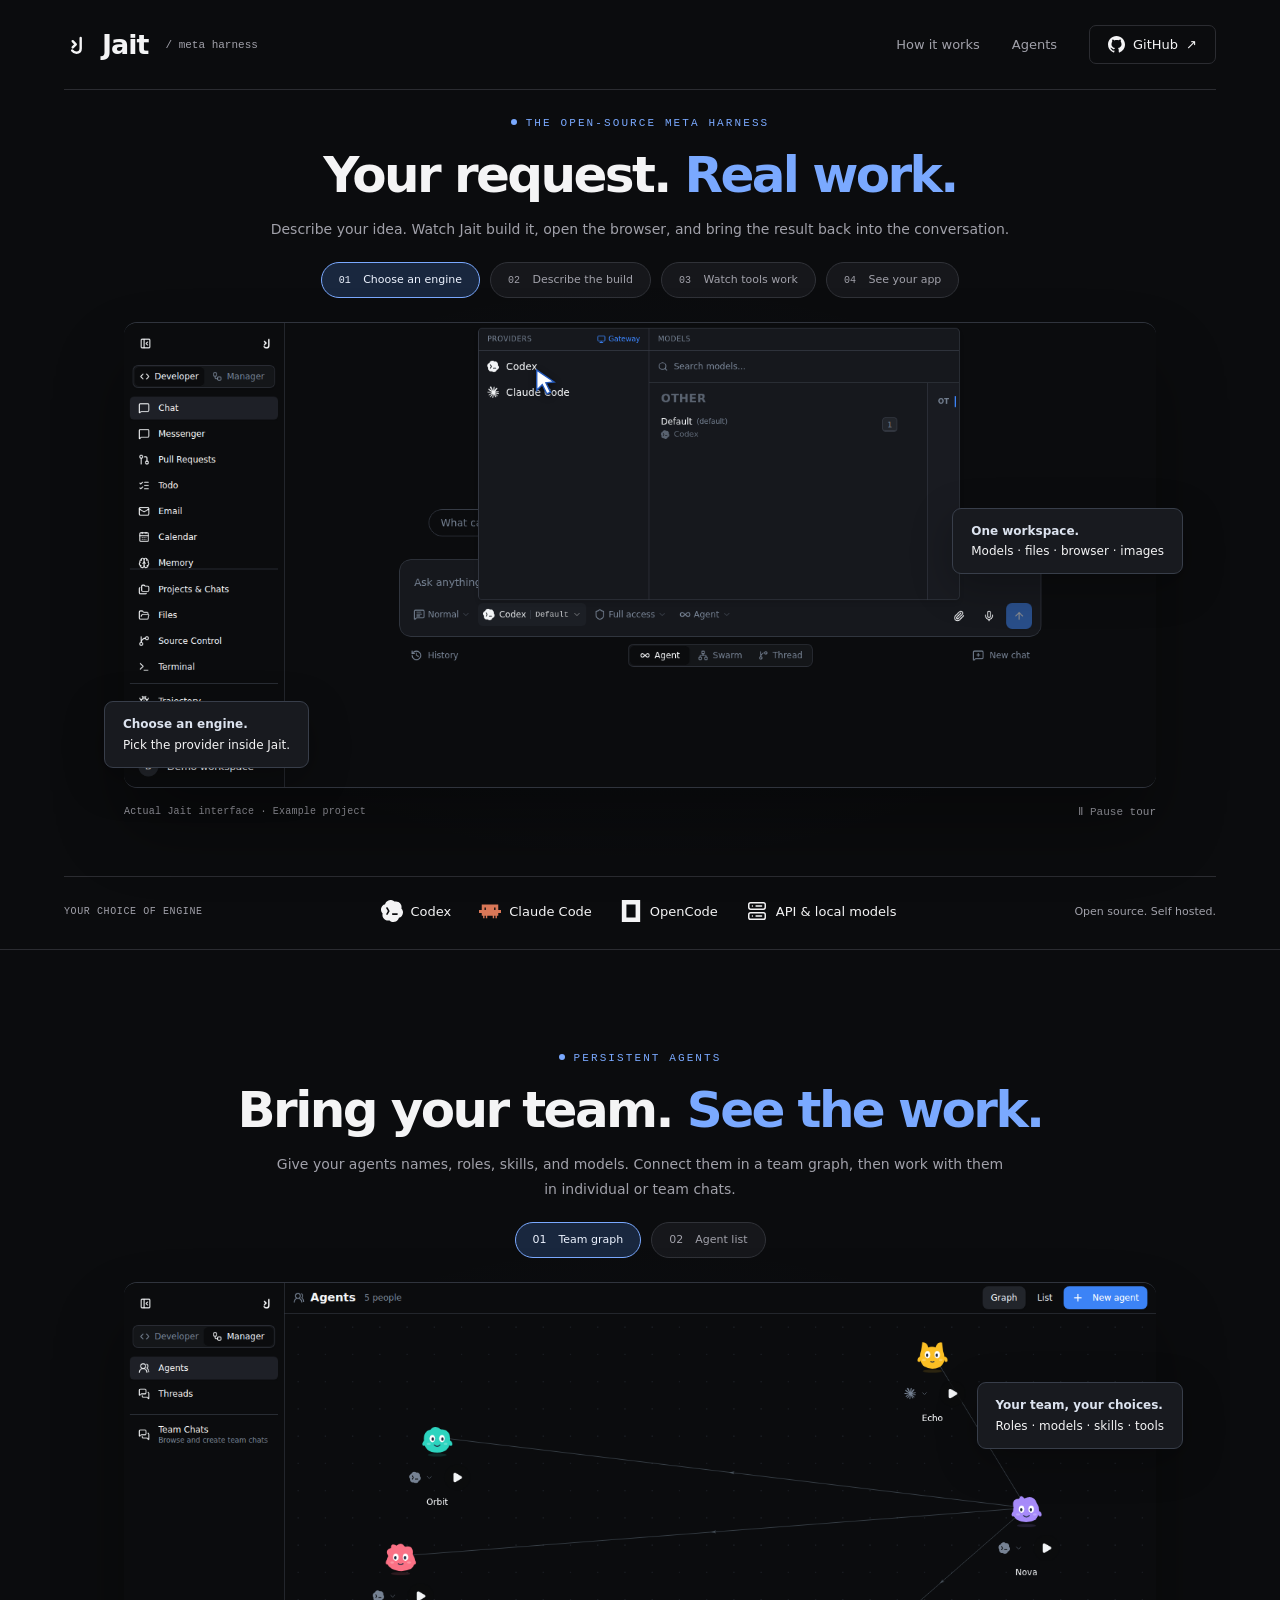
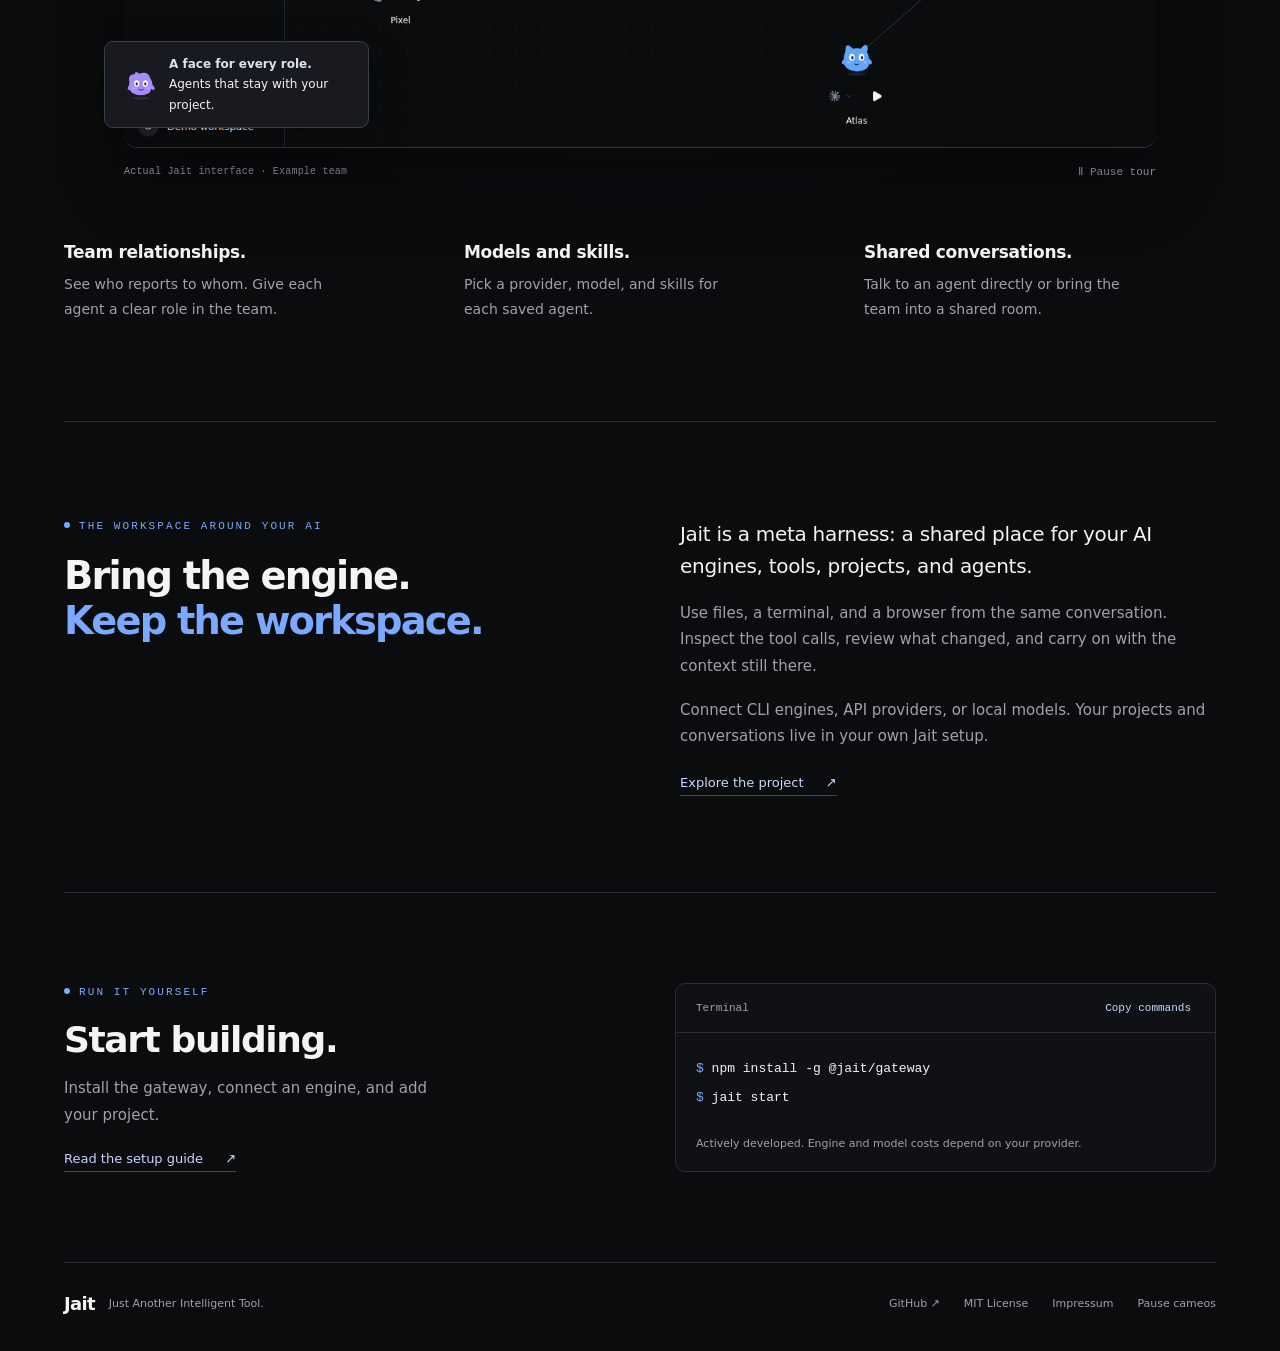
==== index.html @ a9600a30 "Add provider brand marks and GitHub header icon" ====
<!doctype html>
<html lang="en">
<head>
  <meta charset="utf-8">
  <meta name="viewport" content="width=device-width, initial-scale=1">
  <meta name="color-scheme" content="dark">
  <title>Jait — Your models. Your tools. Your workspace.</title>
  <meta name="description" content="An open-source, self-hosted meta harness for AI engines. Build with real tools, inspect the results, and work with persistent agents in one workspace.">
  <link rel="canonical" href="https://jait.dev/">
  <link rel="icon" href="/icon.svg" type="image/svg+xml">
  <link rel="apple-touch-icon" href="/apple-touch-icon.png">
  <meta name="robots" content="index, follow, max-image-preview:large">
  <meta property="og:site_name" content="Jait">
  <meta property="og:type" content="website">
  <meta property="og:url" content="https://jait.dev/">
  <meta property="og:title" content="Jait — Your models. Your tools. Your workspace.">
  <meta property="og:description" content="Bring your AI engines, build with real tools, and work with a team of persistent agents. Open source. Self hosted.">
  <meta property="og:image" content="https://jait.dev/assets/jait-social.png?v=20261016-icons">
  <meta property="og:image:width" content="1200">
  <meta property="og:image:height" content="630">
  <meta property="og:image:alt" content="Jait's workspace with an interactive walkthrough of building and previewing a web page">
  <meta name="twitter:card" content="summary_large_image">
  <meta name="twitter:title" content="Jait — Your models. Your tools. Your workspace.">
  <meta name="twitter:description" content="An open-source, self-hosted meta harness. AI engines, real tools, and persistent agents in one workspace.">
  <meta name="twitter:image" content="https://jait.dev/assets/jait-social.png?v=20261016-icons">
  <link rel="stylesheet" href="/assets/site.css?v=20261016-icons">
  <link rel="preload" href="/assets/walkthrough/desktop-01-engine.webp" as="image" media="(min-width: 641px)">
  <link rel="preload" href="/assets/walkthrough/mobile-01-engine.webp" as="image" media="(max-width: 640px)">
  <script type="application/ld+json">{"@context":"https://schema.org","@type":"SoftwareApplication","name":"Jait","alternateName":"Just Another Intelligent Tool","url":"https://jait.dev/","applicationCategory":"DeveloperApplication","operatingSystem":"Linux, macOS, Windows","description":"An open-source, self-hosted meta harness for AI engines, tools, and persistent agents.","codeRepository":"https://github.com/Widev-e-U/Jait","license":"https://github.com/Widev-e-U/Jait/blob/main/LICENSE","offers":{"@type":"Offer","price":"0","priceCurrency":"USD"}}</script>
  <script src="/assets/site.js" defer></script>
  <script src="/assets/agent-cameos.js?v=20261016-icons" defer></script>
</head>
<body>
  <a class="skip-link" href="#main">Skip to content</a>
  <header class="site-header">
    <nav class="nav content" aria-label="Main navigation">
      <a class="brand" href="/" aria-label="Jait home"><svg viewBox="0 0 1024 1024" aria-hidden="true"><path d="M318 372 430 486 318 600M610 258V642C610 734 549 796 455 796 393 796 338 766 299 715" fill="none" stroke="currentColor" stroke-width="88" stroke-linecap="round" stroke-linejoin="round"/></svg><span>Jait</span><span class="brand-note">/ meta harness</span></a>
      <div class="nav-links"><a href="#how">How it works</a><a href="#agents">Agents</a><a class="github-link" href="https://github.com/Widev-e-U/Jait"><svg class="github-icon" aria-hidden="true" focusable="false" fill="currentColor" xmlns="http://www.w3.org/2000/svg" width="16" height="16" viewBox="0 0 16 16"><path d="M6.766 11.328c-2.063-.25-3.516-1.734-3.516-3.656 0-.781.281-1.625.75-2.188-.203-.515-.172-1.609.063-2.062.625-.078 1.468.25 1.968.703.594-.187 1.219-.281 1.985-.281.765 0 1.39.094 1.953.265.484-.437 1.344-.765 1.969-.687.218.422.25 1.515.046 2.047.5.593.766 1.39.766 2.203 0 1.922-1.453 3.375-3.547 3.64.531.344.89 1.094.89 1.954v1.625c0 .468.391.734.86.547C13.781 14.359 16 11.53 16 8.03 16 3.61 12.406 0 7.984 0 3.563 0 0 3.61 0 8.031a7.88 7.88 0 0 0 5.172 7.422c.422.156.828-.125.828-.547v-1.25c-.219.094-.5.156-.75.156-1.031 0-1.64-.562-2.078-1.609-.172-.422-.36-.672-.719-.719-.187-.015-.25-.093-.25-.187 0-.188.313-.328.625-.328.453 0 .844.281 1.25.86.313.452.64.655 1.031.655s.641-.14 1-.5c.266-.265.47-.5.657-.656"/></svg><span>GitHub</span><span aria-hidden="true">↗</span></a></div>
    </nav>
  </header>
  <main id="main">
    <section class="hero" id="how" aria-labelledby="hero-title">
      <div class="section-intro">
        <p class="eyebrow">The open-source meta harness</p>
        <h1 id="hero-title"><span>Your request.</span> <span class="accent">Real work.</span></h1>
        <p class="description">Describe your idea. Watch Jait build it, open the browser, and bring the result back into the conversation.</p>
      </div>
      <div class="tour-controls">
        <div class="tabs" role="tablist" aria-label="Walkthrough steps">
          <button class="tab active" id="tour-step-0" role="tab" aria-selected="true" aria-controls="tour-panel" data-step="0"><span class="step-number">01</span> Choose an engine</button>
          <button class="tab" id="tour-step-1" role="tab" aria-selected="false" aria-controls="tour-panel" tabindex="-1" data-step="1"><span class="step-number">02</span> Describe the build</button>
          <button class="tab" id="tour-step-2" role="tab" aria-selected="false" aria-controls="tour-panel" tabindex="-1" data-step="2"><span class="step-number">03</span> Watch tools work</button>
          <button class="tab" id="tour-step-3" role="tab" aria-selected="false" aria-controls="tour-panel" tabindex="-1" data-step="3"><span class="step-number">04</span> See your app</button>
        </div>
      </div>
      <div class="demo tour-demo" id="tour-panel" role="tabpanel" aria-labelledby="tour-step-0">
        <div class="media-window">
          <button class="image-button" id="tour-expand" aria-label="Enlarge the Jait walkthrough image">
            <picture><source id="tour-mobile" media="(max-width: 640px)" srcset="/assets/walkthrough/mobile-01-engine.webp"><img id="tour-image" src="/assets/walkthrough/desktop-01-engine.webp" width="1440" height="650" alt="Jait's provider picker, with Codex and Claude Code available" fetchpriority="high"></picture>
          </button>
          <svg class="demo-pointer" viewBox="0 0 24 30" aria-hidden="true"><path d="M3 2V24L9 18L14 28L18 26L13 16L22 15Z" fill="white" stroke="#2358ba" stroke-width="1.5"/></svg>
        </div>
        <div class="annotations" aria-hidden="true">
          <div class="annotation annotation-left"><strong id="tour-caption-title">Choose an engine.</strong><span id="tour-caption">Pick the provider inside Jait.</span></div>
          <div class="annotation annotation-right"><strong id="tour-note-title">One workspace.</strong><span id="tour-note">Models · files · browser · images</span></div>
        </div>
        <div class="media-meta"><span>Actual Jait interface · Example project</span><button class="playback" id="tour-play" aria-label="Pause walkthrough">Ⅱ <span>Pause tour</span></button></div>
      </div>
      <div class="providers content"><span class="small-label">Your choice of engine</span><ul aria-label="Supported engine options"><li><svg data-provider-icon="Codex" viewBox="0 0 24 24" fill="currentColor" fill-rule="evenodd" aria-hidden="true" focusable="false"><path d="M8.086.457a6.105 6.105 0 013.046-.415c1.333.153 2.521.72 3.564 1.7a.117.117 0 00.107.029c1.408-.346 2.762-.224 4.061.366l.063.03.154.076c1.357.703 2.33 1.77 2.918 3.198.278.679.418 1.388.421 2.126a5.655 5.655 0 01-.18 1.631.167.167 0 00.04.155 5.982 5.982 0 011.578 2.891c.385 1.901-.01 3.615-1.183 5.14l-.182.22a6.063 6.063 0 01-2.934 1.851.162.162 0 00-.108.102c-.255.736-.511 1.364-.987 1.992-1.199 1.582-2.962 2.462-4.948 2.451-1.583-.008-2.986-.587-4.21-1.736a.145.145 0 00-.14-.032c-.518.167-1.04.191-1.604.185a5.924 5.924 0 01-2.595-.622 6.058 6.058 0 01-2.146-1.781c-.203-.269-.404-.522-.551-.821a7.74 7.74 0 01-.495-1.283 6.11 6.11 0 01-.017-3.064.166.166 0 00.008-.074.115.115 0 00-.037-.064 5.958 5.958 0 01-1.38-2.202 5.196 5.196 0 01-.333-1.589 6.915 6.915 0 01.188-2.132c.45-1.484 1.309-2.648 2.577-3.493.282-.188.55-.334.802-.438.286-.12.573-.22.861-.304a.129.129 0 00.087-.087A6.016 6.016 0 015.635 2.31C6.315 1.464 7.132.846 8.086.457zm-.804 7.85a.848.848 0 00-1.473.842l1.694 2.965-1.688 2.848a.849.849 0 001.46.864l1.94-3.272a.849.849 0 00.007-.854l-1.94-3.393zm5.446 6.24a.849.849 0 000 1.695h4.848a.849.849 0 000-1.696h-4.848z"/></svg><span>Codex</span></li><li><svg data-provider-icon="ClaudeCode" viewBox="0 0 24 24" fill="currentColor" fill-rule="evenodd" aria-hidden="true" focusable="false" style="color:#d97757"><path d="M20.998 10.949H24v3.102h-3v3.028h-1.487V20H18v-2.921h-1.487V20H15v-2.921H9V20H7.488v-2.921H6V20H4.487v-2.921H3V14.05H0V10.95h3V5h17.998v5.949zM6 10.949h1.488V8.102H6v2.847zm10.51 0H18V8.102h-1.49v2.847z"/></svg><span>Claude Code</span></li><li><svg data-provider-icon="OpenCode" viewBox="0 0 24 24" fill="currentColor" fill-rule="evenodd" aria-hidden="true" focusable="false"><path d="M22 24H2V0h20zM17 4.8H7v14.4h10z"/></svg><span>OpenCode</span></li><li><svg viewBox="0 0 24 24" fill="none" stroke="currentColor" stroke-width="1.6" stroke-linecap="round" stroke-linejoin="round" aria-hidden="true" focusable="false"><rect x="3" y="3" width="18" height="7" rx="2"/><rect x="3" y="14" width="18" height="7" rx="2"/><path d="M7 6.5h.01M7 17.5h.01M11 6.5h6M11 17.5h6"/></svg><span>API &amp; local models</span></li></ul><span class="provider-footnote">Open source. Self hosted.</span></div>
    </section>
    <section class="agents-section" id="agents" aria-labelledby="agents-title">
      <div class="section-intro">
        <p class="eyebrow">Persistent agents</p>
        <h2 id="agents-title"><span>Bring your team.</span> <span class="accent">See the work.</span></h2>
        <p class="description">Give your agents names, roles, skills, and models. Connect them in a team graph, then work with them in individual or team chats.</p>
      </div>
      <div class="tabs agent-tabs" role="tablist" aria-label="Agent views">
        <button class="tab active" id="agents-graph" role="tab" aria-selected="true" aria-controls="agents-panel" data-agent-view="graph">01 <span>Team graph</span></button>
        <button class="tab" id="agents-list" role="tab" aria-selected="false" aria-controls="agents-panel" tabindex="-1" data-agent-view="list">02 <span>Agent list</span></button>
      </div>
      <div class="demo agent-demo" id="agents-panel" role="tabpanel" aria-labelledby="agents-graph">
        <div class="media-window">
          <button class="image-button" id="agents-expand" aria-label="Enlarge the Jait agent graph">
            <picture><source id="agents-mobile" media="(max-width: 640px)" srcset="/assets/agents/mobile-graph.webp"><img id="agents-image" src="/assets/agents/wide-graph.webp" width="1440" height="650" alt="Jait's agent graph with five agents and their team relationships" loading="lazy"></picture>
          </button>
        </div>
        <div class="annotations" aria-hidden="true">
          <div class="annotation annotation-left"><span class="agent-avatar" id="agent-avatar"><svg viewBox="0 0 100 100" class="creature" aria-hidden="true"><ellipse cx="50" cy="87" rx="24" ry="4" fill="#a78bfa" opacity=".14"/><g class="agent-creature-body"><path d="M18 42 Q12 20 32 20 Q35 8 45 19 Q68 9 76 31 Q89 51 73 72 Q49 85 26 72 Q13 63 18 42Z" fill="#a78bfa"/><path d="M25 57 Q18 51 17 60 M75 57 Q83 51 84 60" fill="none" stroke="#a78bfa" stroke-width="8" stroke-linecap="round"/><ellipse cx="29" cy="59" rx="5" ry="3" fill="#fff" opacity=".25"/><ellipse cx="71" cy="59" rx="5" ry="3" fill="#fff" opacity=".25"/><g class="agent-creature-eyes"><ellipse cx="38" cy="46" rx="7" ry="9" fill="#fff"/><ellipse cx="62" cy="46" rx="7" ry="9" fill="#fff"/><ellipse cx="38" cy="47" rx="3" ry="4.5" fill="#243047"/><ellipse cx="62" cy="47" rx="3" ry="4.5" fill="#243047"/></g><path d="M43 62 Q50 69 57 62" fill="none" stroke="#243047" stroke-width="2.5" stroke-linecap="round"/></g></svg></span><div><strong>A face for every role.</strong><span>Agents that stay with your project.</span></div></div>
          <div class="annotation annotation-right"><strong>Your team, your choices.</strong><span>Roles · models · skills · tools</span></div>
        </div>
        <div class="media-meta"><span>Actual Jait interface · Example team</span><button class="playback" id="agents-play" aria-label="Pause agent tour">Ⅱ <span>Pause tour</span></button></div>
      </div>
      <div class="agent-details content"><div><h3>Team relationships.</h3><p>See who reports to whom. Give each agent a clear role in the team.</p></div><div><h3>Models and skills.</h3><p>Pick a provider, model, and skills for each saved agent.</p></div><div><h3>Shared conversations.</h3><p>Talk to an agent directly or bring the team into a shared room.</p></div></div>
    </section>
    <section class="workspace-section content" aria-labelledby="workspace-title">
      <div class="workspace-heading"><p class="eyebrow">The workspace around your AI</p><h2 id="workspace-title">Bring the engine.<br><span class="accent">Keep the workspace.</span></h2></div>
      <div class="workspace-copy"><p class="lead">Jait is a meta harness: a shared place for your AI engines, tools, projects, and agents.</p><p>Use files, a terminal, and a browser from the same conversation. Inspect the tool calls, review what changed, and carry on with the context still there.</p><p>Connect CLI engines, API providers, or local models. Your projects and conversations live in your own Jait setup.</p><a class="text-link" href="https://github.com/Widev-e-U/Jait#readme">Explore the project <span aria-hidden="true">↗</span></a></div>
    </section>
    <section class="start-section content" id="get-started" aria-labelledby="start-title">
      <div><p class="eyebrow">Run it yourself</p><h2 id="start-title">Start building.</h2><p class="description">Install the gateway, connect an engine, and add your project.</p><a class="text-link" href="https://github.com/Widev-e-U/Jait#readme">Read the setup guide <span aria-hidden="true">↗</span></a></div>
      <div class="install"><div class="install-header"><span>Terminal</span><button id="copy-install" type="button">Copy commands</button></div><pre><code><span class="prompt" aria-hidden="true">$ </span>npm install -g @jait/gateway
<span class="prompt" aria-hidden="true">$ </span>jait start</code></pre><p>Actively developed. Engine and model costs depend on your provider.</p><span class="sr-only" id="copy-status" role="status"></span></div>
    </section>
  </main>
  <footer class="footer content"><div><a class="footer-brand" href="/">Jait</a><span>Just Another Intelligent Tool.</span></div><div class="footer-links"><a href="https://github.com/Widev-e-U/Jait">GitHub ↗</a><a href="https://github.com/Widev-e-U/Jait/blob/main/LICENSE">MIT License</a><a href="https://widev.at">Impressum</a></div></footer>
  <dialog class="image-dialog" id="image-dialog" aria-label="Enlarged Jait interface"><div class="dialog-toolbar"><span id="dialog-title">Jait workspace</span><button id="dialog-close" aria-label="Close enlarged image">Close <span aria-hidden="true">×</span></button></div><div class="dialog-image-wrap"><img id="dialog-image" alt=""></div><p>Scroll to inspect · Escape to close</p></dialog>
</body>
</html>
---- assets/site.css ----
:root{color-scheme:dark;--bg:#0b0c0e;--fg:#f4f4f5;--muted:#a1a1aa;--accent:#7aa9ff;--line:#2b2c31;--panel:#181a1f;font-family:Inter,ui-sans-serif,system-ui,-apple-system,BlinkMacSystemFont,"Segoe UI",sans-serif;font-synthesis:none;-webkit-font-smoothing:antialiased}
*{box-sizing:border-box}html{scroll-behavior:smooth;scroll-padding-top:28px}body{margin:0;background:var(--bg);color:var(--fg)}button,a{-webkit-tap-highlight-color:transparent}button{font:inherit;color:inherit}button,a{touch-action:manipulation}a{color:inherit;text-decoration:none}button{cursor:pointer}button:disabled{cursor:default}p{line-height:1.75;text-wrap:pretty}h1,h2,h3,p{margin:0}h1,h2,h3{text-wrap:balance}button:focus-visible,a:focus-visible{outline:2px solid var(--accent);outline-offset:5px}.content{width:calc(100% - 128px);max-width:1152px;margin-inline:auto}.accent{color:var(--accent)}.skip-link{position:fixed;top:8px;left:8px;z-index:20;transform:translateY(-200%);padding:12px;background:var(--fg);color:var(--bg);border-radius:6px}.skip-link:focus{transform:none}.sr-only{position:absolute;width:1px;height:1px;padding:0;margin:-1px;overflow:hidden;clip:rect(0,0,0,0);white-space:nowrap;border:0}
.nav{height:90px;display:flex;align-items:center;justify-content:space-between;border-bottom:1px solid var(--line);gap:24px}.brand{display:flex;align-items:center;gap:10px;font-size:27px;font-weight:650;letter-spacing:-1px;flex-shrink:0}.brand svg{width:28px;height:28px}.brand-note{font:11px ui-monospace,monospace;letter-spacing:0;color:var(--muted);margin-left:7px}.nav-links{display:flex;align-items:center;gap:32px;font-size:13px;color:var(--muted)}.nav-links a:hover,.footer a:hover,.text-link:hover{color:var(--accent)}.github-link{border:1px solid var(--line);padding:10px 18px;border-radius:7px;color:var(--fg)}
.hero{padding-top:25px}.section-intro{text-align:center;padding-inline:24px;margin-inline:auto;max-width:1140px}.eyebrow{font:11px/1.5 ui-monospace,monospace;letter-spacing:2.1px;color:var(--accent);text-transform:uppercase}.eyebrow:before{content:"";width:6px;height:6px;background:currentColor;display:inline-block;margin:0 9px 1px 0;border-radius:50%}h1,.agents-section h2{font-size:50px;letter-spacing:-2.6px;line-height:1.12;font-weight:600;margin:15px 0 14px}h1>span,.agents-section h2>span{display:inline-block;white-space:nowrap}.description{font-size:14px;line-height:1.8;color:var(--muted);max-width:800px;margin-inline:auto}.tabs{display:flex;gap:10px;justify-content:center;flex-wrap:wrap;margin:20px auto 0;padding:0 20px}.tab{border:1px solid #344056;background:#172034;color:#a4b1cb;padding:9px 17px;border-radius:25px;font-size:11px;line-height:1.4;min-height:36px;transition:background .2s,border-color .2s,color .2s}.tab .step-number{font-family:ui-monospace,monospace;margin-right:9px;font-size:10px}.tab.active{border-color:var(--accent);color:#ecf1ff;background:#263455}.tab:hover{border-color:var(--accent)}.agent-tabs .tab{display:flex;gap:12px;align-items:center;justify-content:center}
.demo{width:calc(100% - 128px);max-width:1032px;position:relative;margin:24px auto 0;perspective:1400px}.demo:before{content:"";position:absolute;inset:-60px 0;background:radial-gradient(ellipse,#5177d51c,transparent 68%);pointer-events:none;z-index:-1}.media-window{position:relative;aspect-ratio:1440/650;overflow:hidden;border-block:1px solid #3b4963;border-radius:13px;background:#0a0c0f;box-shadow:0 40px 70px #0005;transform-origin:50% 20%}.demo.in-view.is-playing .media-window{animation:lift 12s ease-in-out infinite}.image-button{display:block;border:0;padding:0;background:none;width:100%;height:100%;overflow:hidden;border-radius:inherit}.image-button picture{display:block;width:100%;height:100%}.image-button img{display:block;width:100%;height:100%;object-fit:cover}.demo-pointer{position:absolute;z-index:2;width:22px;height:28px;left:0;top:0;pointer-events:none;filter:drop-shadow(0 2px 3px #0008)}.annotation{position:absolute;z-index:3;padding:12px 18px;background:var(--panel);border:1px solid #4a6290;border-radius:9px;box-shadow:0 12px 40px #0004;font-size:12px;line-height:1.7;pointer-events:none;max-width:310px}.annotation strong{display:block;color:#c8d7ff;font-weight:600;font-size:12px}.annotation-left{bottom:56px;left:-20px;max-width:300px}.annotation-right{top:37%;right:-27px}.demo.in-view.is-playing .annotation{animation:float 8s ease-in-out infinite}.demo.in-view.is-playing .annotation-right{animation-delay:-4s}.media-meta{display:flex;justify-content:space-between;align-items:center;gap:12px;margin-top:12px;min-height:24px;color:var(--muted);font:10px/1.5 ui-monospace,monospace;letter-spacing:.2px}.playback{border:0;background:none;padding:4px 0 4px 12px;font:11px/1.5 ui-monospace,monospace;white-space:nowrap;letter-spacing:0;color:var(--muted)}.playback:hover{color:var(--fg)}.providers{display:flex;align-items:center;justify-content:space-between;gap:24px;border-top:1px solid var(--line);padding:23px 0;margin-top:52px;color:var(--muted);font-size:11px}.small-label{font:10px ui-monospace,monospace;text-transform:uppercase;letter-spacing:.6px}.providers ul{display:flex;gap:28px;align-items:center;list-style:none;padding:0;margin:0;font-size:13px;color:var(--fg)}.providers li{white-space:nowrap}.provider-footnote{white-space:nowrap}
.agents-section{padding:100px 0 0;border-top:1px solid var(--line);margin-top:4px}.agents-section .description{max-width:740px}.agent-avatar{display:block;width:36px;height:36px;flex-shrink:0}.agent-avatar svg{width:100%;height:100%;overflow:visible}.agent-demo .annotation-right{top:20%}.agent-demo .annotation-left{display:flex;align-items:center;gap:10px;max-width:265px}.agent-details{display:grid;grid-template-columns:repeat(3,1fr);gap:48px;padding-top:58px;padding-bottom:100px}.agent-details h3{font-size:17px;letter-spacing:-.3px;font-weight:550;margin:0 0 10px}.agent-details p{font-size:14px;color:var(--muted);max-width:290px}.workspace-section{border-top:1px solid var(--line);padding:96px 0;display:grid;grid-template-columns:1fr 1fr;gap:80px}.workspace-section h2 .accent{white-space:nowrap;display:inline-block}.workspace-section>*{min-width:0}.workspace-section h2{font-size:clamp(34px,3vw,42px);font-weight:550;letter-spacing:-1.8px;line-height:1.18;margin-top:18px}.workspace-copy p{font-size:15px;color:var(--muted);margin-bottom:18px}.workspace-copy .lead{font-size:20px;line-height:1.6;letter-spacing:-.3px;color:var(--fg)}.text-link{display:inline-block;font-size:13px;color:#c8d7ff;border-bottom:1px solid #4a6290;padding-bottom:5px;margin-top:8px}.text-link span{margin-left:18px}.start-section{border-top:1px solid var(--line);padding:90px 0;display:grid;grid-template-columns:1fr 1fr;gap:70px;align-items:center}.start-section h2{font-size:36px;font-weight:550;letter-spacing:-1.4px;margin:18px 0 14px;line-height:1.2}.start-section .description{max-width:390px;margin:0 0 14px;font-size:15px}.install{border:1px solid var(--line);border-radius:10px;background:#0c111d;min-width:0}.install-header{padding:14px 20px;border-bottom:1px solid var(--line);display:flex;justify-content:space-between;align-items:center;color:var(--muted);font:11px ui-monospace,monospace}.install-header button{background:none;border:0;font:11px ui-monospace,monospace;color:#c8d7ff;padding:4px}.install pre{font:13px/2.2 ui-monospace,monospace;margin:0;padding:22px 20px;overflow-x:auto;white-space:pre}.prompt{color:var(--accent)}.install>p{font-size:11px;color:var(--muted);line-height:1.7;padding:0 20px 18px;max-width:450px}.footer{border-top:1px solid var(--line);padding:30px 0 36px;display:flex;justify-content:space-between;gap:30px;font-size:11px;color:var(--muted)}.footer>div:first-child{display:flex;align-items:center;gap:14px}.footer-brand{font-size:18px;font-weight:600;letter-spacing:-.7px;color:var(--fg)}.footer-links{display:flex;align-items:center;gap:24px}
.image-dialog{border:1px solid #3b4963;border-radius:12px;background:#0a0c10;color:var(--fg);padding:0;max-width:calc(100vw - 32px);width:1440px;max-height:calc(100dvh - 32px)}.image-dialog::backdrop{background:#030710de;backdrop-filter:blur(5px)}.dialog-toolbar{display:flex;align-items:center;justify-content:space-between;gap:20px;padding:14px 18px;border-bottom:1px solid var(--line);font-size:13px}.dialog-toolbar button{border:1px solid var(--line);border-radius:5px;padding:6px 12px;background:var(--bg);font-size:12px}.dialog-toolbar button span{margin-left:12px}.dialog-image-wrap{overflow:auto;max-height:calc(100dvh - 155px);background:#090b0f}.dialog-image-wrap img{display:block;width:100%;height:auto}.image-dialog>p{padding:10px 18px;font:10px/1.6 ui-monospace,monospace;color:var(--muted)}
@keyframes lift{0%,100%{transform:rotateX(2deg) translateY(3px)}50%{transform:rotateX(0) translateY(-3px)}}@keyframes float{0%,100%{transform:translateY(0)}50%{transform:translateY(-7px)}}
@media(max-width:1000px){.content{width:calc(100% - 64px)}.demo{width:calc(100% - 96px)}.annotation{padding:10px 13px;font-size:11px;max-width:245px}.annotation strong{font-size:11px}.annotation-right{right:-20px}.annotation-left{left:-20px}.providers{flex-wrap:wrap}.provider-footnote{display:none}.agent-details{gap:30px}.workspace-section,.start-section{gap:40px}.install pre{font-size:12px}}
@media(max-width:900px){.brand-note{display:none}.nav-links{gap:22px}.section-intro .description{max-width:620px}.providers{justify-content:center;gap:18px}.providers ul{gap:20px}.agent-details{gap:24px}.workspace-section{gap:32px;grid-template-columns:1fr}.workspace-section h2{font-size:35px}.workspace-copy .lead{font-size:18px}.start-section{grid-template-columns:1fr;gap:32px}.start-section .description{max-width:none}}
@media(max-width:640px){.content{width:calc(100% - 40px)}.nav{height:76px;gap:12px}.brand{font-size:25px;gap:6px}.brand svg{width:25px;height:25px}.nav-links{gap:17px;font-size:12px}.nav-links a:first-child{display:none}.github-link{padding:8px 12px}.hero{padding-top:34px}.section-intro{padding-inline:20px}.eyebrow{font-size:9px;letter-spacing:1.6px}h1{font-size:clamp(36px,10.4vw,50px);letter-spacing:-1.8px;margin:17px 0 16px;line-height:1.1}h1>span,.agents-section h2>span{display:block}.description{font-size:14px;line-height:1.8;max-width:370px}.tabs{display:grid;grid-template-columns:1fr 1fr;gap:8px;padding:0;width:calc(100% - 40px);margin-top:23px}.tab{min-height:44px;padding:10px 6px;font-size:11px;text-align:center;border-radius:7px}.tab .step-number{margin-right:5px;font-size:9px}.demo{width:calc(100% - 40px);margin-top:18px;max-width:390px}.media-window{aspect-ratio:390/720;border-radius:11px;box-shadow:0 18px 45px #0004}.agent-demo .media-window{aspect-ratio:390/650}.demo.in-view.is-playing .media-window{animation:none}.demo-pointer{display:none}.annotations{display:grid;grid-template-columns:1fr;gap:8px;margin-top:12px}.annotation,.agent-demo .annotation-left{position:static;max-width:none;box-shadow:none;padding:12px 14px;border-color:#354b70;font-size:12px;line-height:1.65;animation:none!important;transform:none!important}.annotation strong{font-size:12px;line-height:1.5;margin-bottom:4px}.agent-demo .annotation-left{display:flex}.agent-avatar{width:27px;height:27px;margin-bottom:0}.media-meta{font-size:9px;gap:8px;margin-top:9px;letter-spacing:0;align-items:center}.playback{font-size:10px;padding:8px 0 8px 6px;min-height:44px}.providers{margin-top:31px;padding:25px 0;gap:18px;flex-direction:column}.providers ul{display:grid;grid-template-columns:auto auto;gap:16px 26px;font-size:12px;text-align:center}.small-label{font-size:9px}.agents-section{padding-top:55px}.agents-section h2{font-size:clamp(32px,9vw,46px);letter-spacing:-1.4px;margin:17px 0 16px;line-height:1.13}.agent-tabs{max-width:390px}.agent-details{grid-template-columns:1fr;gap:25px;padding-top:35px;padding-bottom:55px}.agent-details>div{padding-left:15px;border-left:1px solid #4a6290}.agent-details h3{font-size:16px;margin-bottom:6px}.agent-details p{max-width:360px;font-size:14px}.workspace-section{grid-template-columns:1fr;padding:55px 0;gap:25px}.workspace-section h2{font-size:clamp(24px,7vw,30px);letter-spacing:-1px;margin-top:16px}.workspace-copy p{font-size:14px}.workspace-copy .lead{font-size:18px;max-width:380px}.start-section{padding:55px 0;gap:28px}.start-section h2{font-size:31px;letter-spacing:-1.2px;max-width:340px;margin-top:16px}.start-section .description{font-size:14px}.install-header{padding:12px 14px}.install pre{font-size:clamp(10px,3.05vw,13px);padding:18px 14px;line-height:2.3}.install>p{padding:0 14px 15px;font-size:11px}.footer{display:block;padding:26px 0 32px}.footer>div:first-child{gap:12px}.footer-links{margin-top:22px;gap:24px}.dialog-toolbar{padding:12px;font-size:11px}.image-dialog{max-width:calc(100vw - 16px);max-height:calc(100dvh - 16px)}.dialog-image-wrap img{width:auto;max-width:none;min-width:100%;max-height:calc(100dvh - 150px)}.image-dialog>p{font-size:9px;padding-inline:12px}}
@media(prefers-reduced-motion:reduce){html{scroll-behavior:auto}.demo-pointer{display:none}*,*:before,*:after{animation:none!important;transition:none!important}}

/* Neutral surfaces keep the blue accent close to the app. */
.tab{background:#16171b;border-color:#303238;color:#a1a1aa}.tab.active{background:#19273e;border-color:var(--accent);color:#edf3ff}.annotation{background:var(--panel);border-color:#383e4a}.annotation strong{color:#dce3ef}.media-window{background:#0a0c0e;border-color:#30343d}.demo:before{opacity:.35}.install{background:#101114}.text-link{border-color:#3d485a}.image-dialog{background:#0b0c0e;border-color:#30343d}.dialog-image-wrap{background:#0b0c0e}.agent-details>div{border-color:#3d485a}
/* Decorative pockets end exactly at their button or section edge. */
.cameo-layer{position:absolute;inset:0 0 auto;height:0;z-index:5;pointer-events:none;user-select:none}
.agent-cameo{position:absolute;overflow:hidden;pointer-events:none;contain:layout paint;opacity:1}
.cameo-reaction,.cameo-pose,.cameo-orient{display:block;width:100%;height:100%;pointer-events:none}
.cameo-reaction{transition:transform .55s cubic-bezier(.2,1.5,.4,1)}
.agent-cameo.is-caught .cameo-reaction{transform:translateY(32px);transition-duration:.16s;transition-timing-function:cubic-bezier(.5,0,.8,.4)}
.agent-cameo[data-side="right"] .cameo-orient{transform:rotate(90deg)}
.agent-cameo[data-side="left"] .cameo-orient{transform:rotate(-90deg)}
.agent-cameo[data-side="right"].is-caught .cameo-reaction{transform:translateX(-38px)}
.agent-cameo[data-side="left"].is-caught .cameo-reaction{transform:translateX(38px)}
.agent-cameo svg{display:block;width:100%;height:auto;overflow:visible}
.agent-cameo .agent-creature-body{transform-origin:50px 80px}
.agent-cameo .agent-creature-paws{transform-origin:50px 58px}
.agent-cameo .agent-creature-eyes{transform-box:fill-box;transform-origin:center}
.agent-cameo .agent-creature-pupils{will-change:transform}
@media(prefers-reduced-motion:reduce){.cameo-layer{display:none}.cameo-reaction{transition:none}}

.cameo-toggle{border:0;background:none;padding:0;color:var(--muted);font:inherit;text-align:left;white-space:nowrap}.cameo-toggle:hover{color:var(--accent)}.cameo-toggle[hidden]{display:none}@media(max-width:640px){.footer-links{display:grid;grid-template-columns:repeat(2,max-content);gap:4px 24px}.footer-links a,.cameo-toggle{min-height:44px;display:inline-flex;align-items:center}.cameo-toggle[hidden]{display:none}}

@media(prefers-reduced-motion:reduce){.cameo-toggle{display:none!important}}

/* Brand marks share a baseline with their labels at every viewport. */
.github-link{display:inline-flex;align-items:center;justify-content:center;gap:8px;white-space:nowrap}.github-icon{display:block;width:17px;height:17px;flex-shrink:0}.providers li{display:flex;align-items:center;gap:8px}.providers li svg{display:block;width:22px;height:22px;flex-shrink:0}@media(max-width:640px){.github-link{gap:7px}.github-icon{width:16px;height:16px}.providers li svg{width:20px;height:20px}.providers ul{column-gap:22px;text-align:left}}
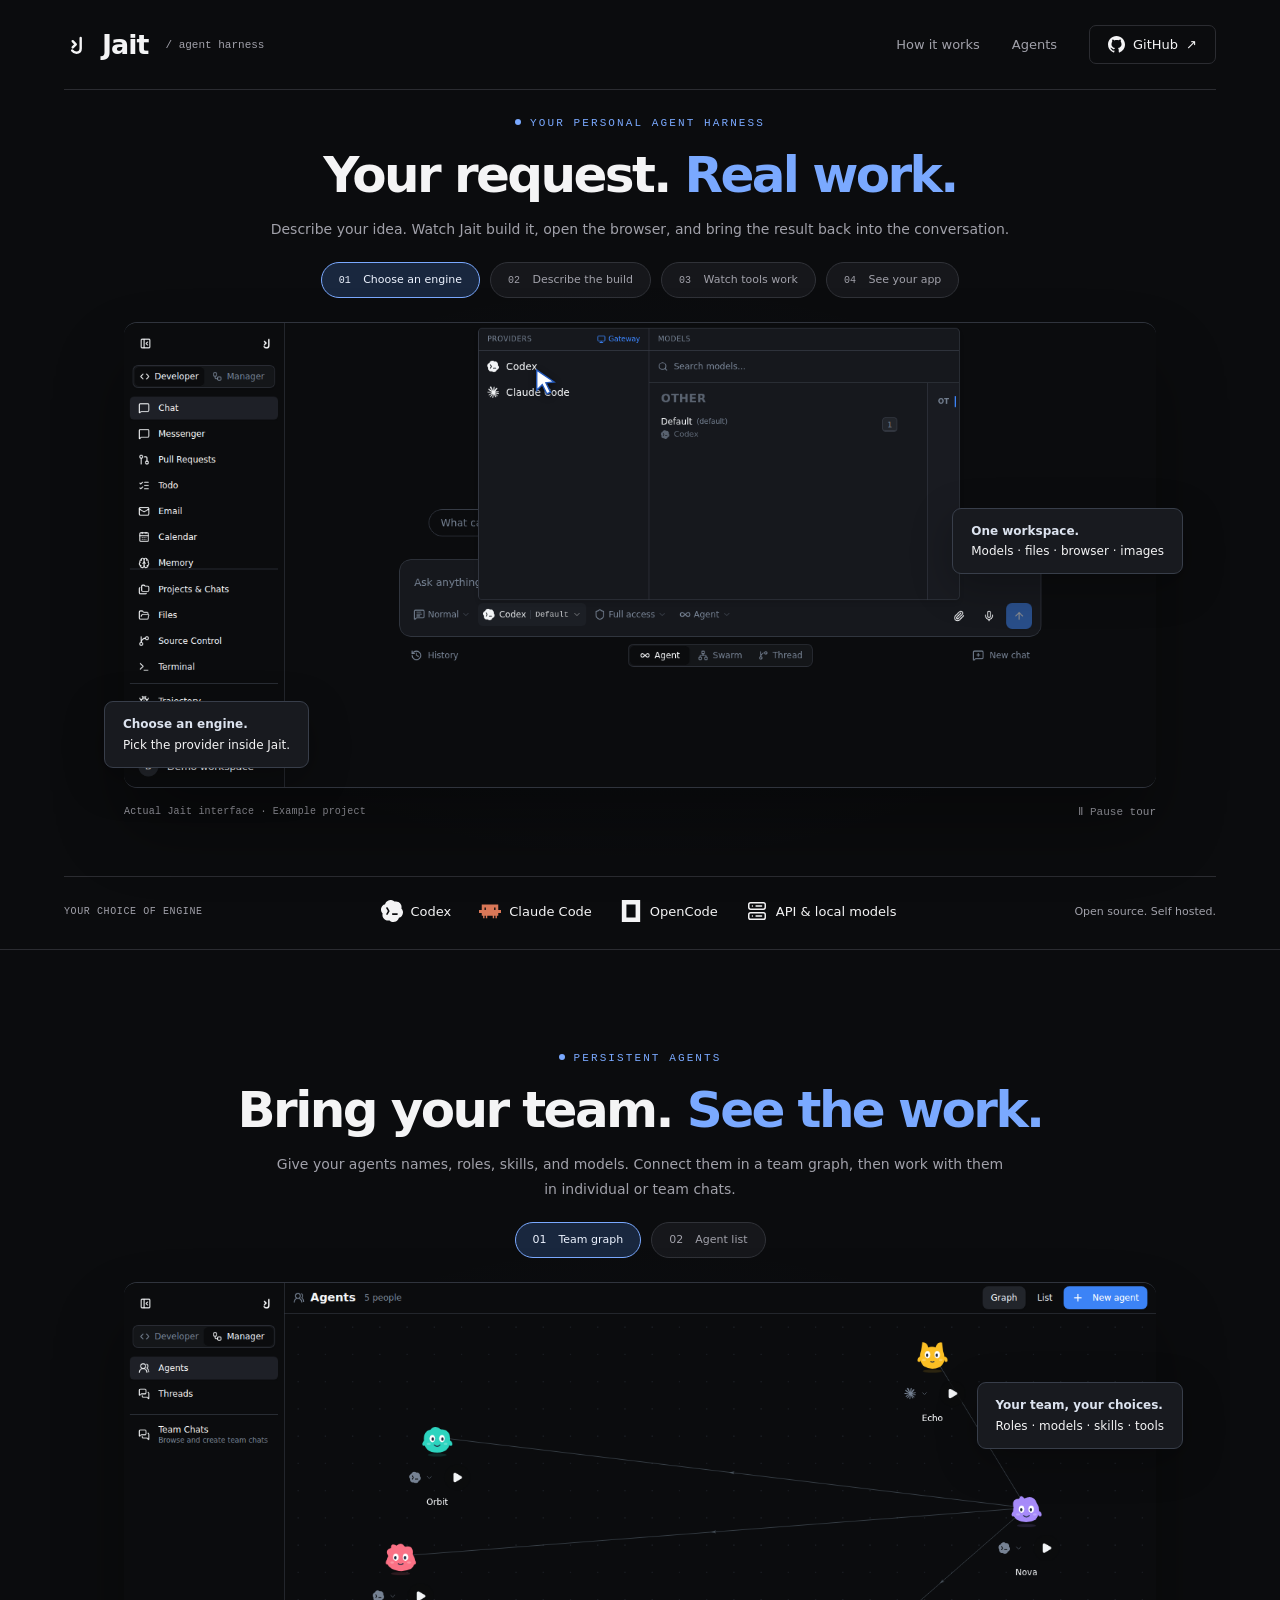
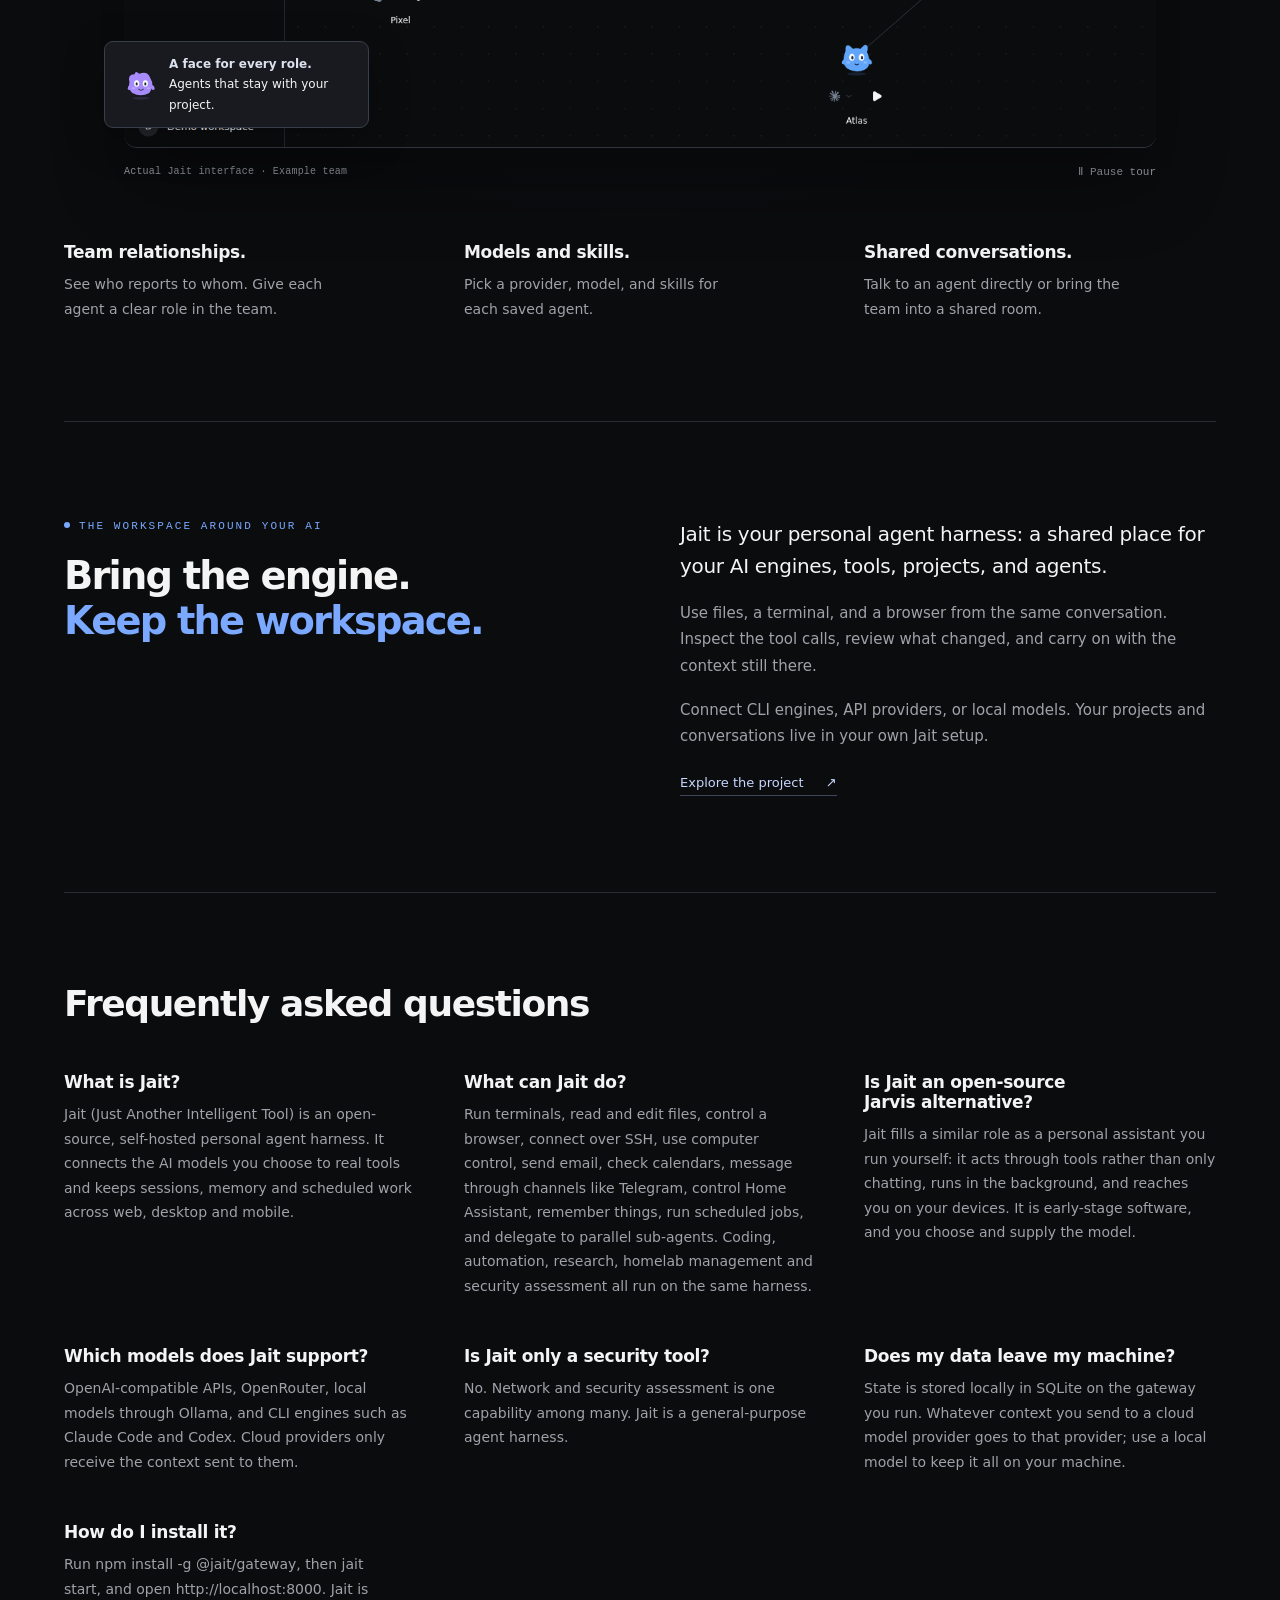
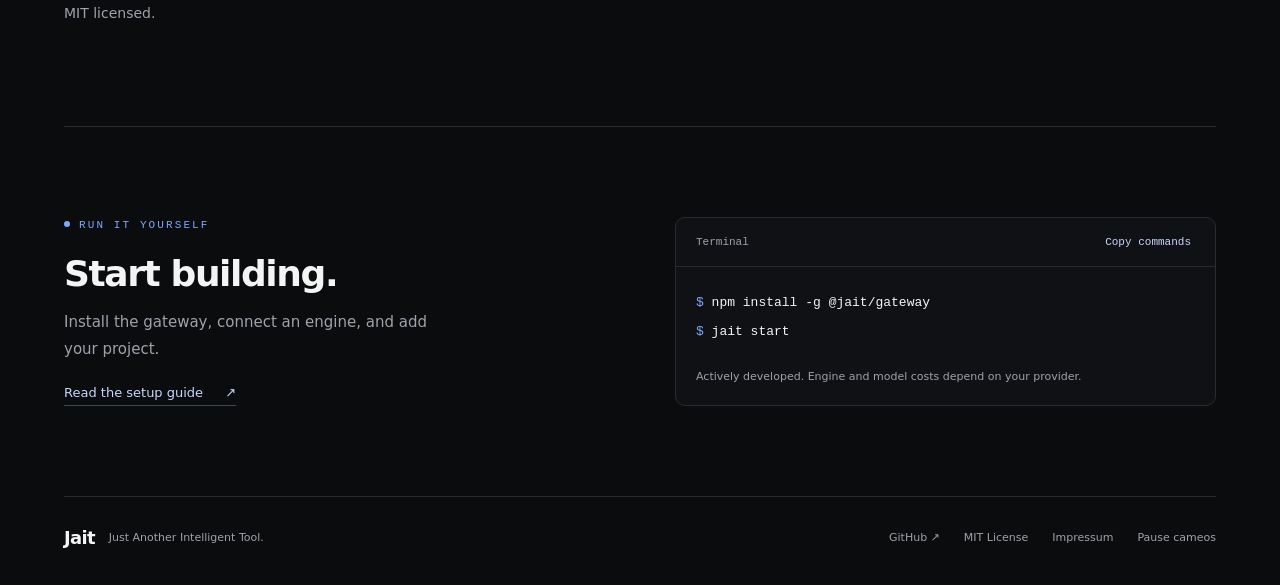
==== commit fd5a6fde: "SEO: personal agent harness positioning, FAQ, structured data, llms.txt Co-Authored-By: Claude Sonne" ====
--- a/index.html
+++ b/index.html
@@ -4,8 +4,9 @@
   <meta charset="utf-8">
   <meta name="viewport" content="width=device-width, initial-scale=1">
   <meta name="color-scheme" content="dark">
-  <title>Jait — Your models. Your tools. Your workspace.</title>
-  <meta name="description" content="An open-source, self-hosted meta harness for AI engines. Build with real tools, inspect the results, and work with persistent agents in one workspace.">
+  <title>Jait — Your personal Agent harness. Open-source and self-hosted</title>
+  <meta name="description" content="Jait is an open-source, self-hosted personal agent harness. Connect the AI models you choose to a terminal, files, browser, SSH, email, calendar, messaging, memory and scheduled jobs, with persistent agents and consent controls.">
+  <meta name="keywords" content="agent harness, personal AI agent, self-hosted AI assistant, open source Jarvis alternative, AI agent framework, local-first AI, MCP, Claude Code, Codex, Ollama">
   <link rel="canonical" href="https://jait.dev/">
   <link rel="icon" href="/icon.svg" type="image/svg+xml">
   <link rel="apple-touch-icon" href="/apple-touch-icon.png">
@@ -13,35 +14,35 @@
   <meta property="og:site_name" content="Jait">
   <meta property="og:type" content="website">
   <meta property="og:url" content="https://jait.dev/">
-  <meta property="og:title" content="Jait — Your models. Your tools. Your workspace.">
-  <meta property="og:description" content="Bring your AI engines, build with real tools, and work with a team of persistent agents. Open source. Self hosted.">
+  <meta property="og:title" content="Jait — Your personal Agent harness. Open-source and self-hosted">
+  <meta property="og:description" content="Your personal Agent harness: bring your own models, give them real tools, and work with persistent agents. Open source. Self hosted.">
   <meta property="og:image" content="https://jait.dev/assets/jait-social.png?v=20261016-icons">
   <meta property="og:image:width" content="1200">
   <meta property="og:image:height" content="630">
   <meta property="og:image:alt" content="Jait's workspace with an interactive walkthrough of building and previewing a web page">
   <meta name="twitter:card" content="summary_large_image">
-  <meta name="twitter:title" content="Jait — Your models. Your tools. Your workspace.">
-  <meta name="twitter:description" content="An open-source, self-hosted meta harness. AI engines, real tools, and persistent agents in one workspace.">
+  <meta name="twitter:title" content="Jait — Your personal Agent harness. Open-source and self-hosted">
+  <meta name="twitter:description" content="Your personal Agent harness. Open source, self-hosted: your models, real tools, persistent agents.">
   <meta name="twitter:image" content="https://jait.dev/assets/jait-social.png?v=20261016-icons">
   <link rel="stylesheet" href="/assets/site.css?v=20261016-icons">
   <link rel="preload" href="/assets/walkthrough/desktop-01-engine.webp" as="image" media="(min-width: 641px)">
   <link rel="preload" href="/assets/walkthrough/mobile-01-engine.webp" as="image" media="(max-width: 640px)">
-  <script type="application/ld+json">{"@context":"https://schema.org","@type":"SoftwareApplication","name":"Jait","alternateName":"Just Another Intelligent Tool","url":"https://jait.dev/","applicationCategory":"DeveloperApplication","operatingSystem":"Linux, macOS, Windows","description":"An open-source, self-hosted meta harness for AI engines, tools, and persistent agents.","codeRepository":"https://github.com/Widev-e-U/Jait","license":"https://github.com/Widev-e-U/Jait/blob/main/LICENSE","offers":{"@type":"Offer","price":"0","priceCurrency":"USD"}}</script>
+  <script type="application/ld+json">{"@context":"https://schema.org","@graph":[{"@type":"SoftwareApplication","name":"Jait","alternateName":["Just Another Intelligent Tool","Jait agent harness"],"url":"https://jait.dev/","applicationCategory":"DeveloperApplication","applicationSubCategory":"AI agent harness","operatingSystem":"Linux, macOS, Windows","description":"Jait is an open-source, self-hosted personal agent harness. Connect the AI models you choose to a terminal, files, browser, SSH, email, calendar, messaging, memory and scheduled jobs, with persistent agents and consent controls.","codeRepository":"https://github.com/Widev-e-U/Jait","license":"https://github.com/Widev-e-U/Jait/blob/main/LICENSE","isAccessibleForFree":true,"featureList":["Bring your own model: OpenAI-compatible, OpenRouter, Ollama, Claude Code, Codex","Terminal, filesystem and browser tools","SSH and computer control","Email, calendar, messaging and Home Assistant","Semantic memory, reminders and scheduled jobs","Persistent agents and parallel sub-agents","Per-action consent controls","Web, desktop and mobile clients"],"offers":{"@type":"Offer","price":"0","priceCurrency":"USD"}},{"@type":"WebSite","name":"Jait","url":"https://jait.dev/"},{"@type":"FAQPage","mainEntity":[{"@type":"Question","name":"What is Jait?","acceptedAnswer":{"@type":"Answer","text":"Jait (Just Another Intelligent Tool) is an open-source, self-hosted personal agent harness. It connects the AI models you choose to real tools and keeps sessions, memory and scheduled work across web, desktop and mobile."}},{"@type":"Question","name":"What can Jait do?","acceptedAnswer":{"@type":"Answer","text":"Run terminals, read and edit files, control a browser, connect over SSH, use computer control, send email, check calendars, message through channels like Telegram, control Home Assistant, remember things, run scheduled jobs, and delegate to parallel sub-agents. Coding, automation, research, homelab management and security assessment all run on the same harness."}},{"@type":"Question","name":"Is Jait an open-source Jarvis alternative?","acceptedAnswer":{"@type":"Answer","text":"Jait fills a similar role as a personal assistant you run yourself: it acts through tools rather than only chatting, runs in the background, and reaches you on your devices. It is early-stage software, and you choose and supply the model."}},{"@type":"Question","name":"Which models does Jait support?","acceptedAnswer":{"@type":"Answer","text":"OpenAI-compatible APIs, OpenRouter, local models through Ollama, and CLI engines such as Claude Code and Codex. Cloud providers only receive the context sent to them."}},{"@type":"Question","name":"Is Jait only a security tool?","acceptedAnswer":{"@type":"Answer","text":"No. Network and security assessment is one capability among many. Jait is a general-purpose agent harness."}},{"@type":"Question","name":"Does my data leave my machine?","acceptedAnswer":{"@type":"Answer","text":"State is stored locally in SQLite on the gateway you run. Whatever context you send to a cloud model provider goes to that provider; use a local model to keep it all on your machine."}},{"@type":"Question","name":"How do I install it?","acceptedAnswer":{"@type":"Answer","text":"Run npm install -g @jait/gateway, then jait start, and open http://localhost:8000. Jait is MIT licensed."}}]}]}</script>
   <script src="/assets/site.js" defer></script>
-  <script src="/assets/agent-cameos.js?v=20261016-icons" defer></script>
+  <script src="/assets/agent-cameos.js?v=20261016-cameo-frequency" defer></script>
 </head>
 <body>
   <a class="skip-link" href="#main">Skip to content</a>
   <header class="site-header">
     <nav class="nav content" aria-label="Main navigation">
-      <a class="brand" href="/" aria-label="Jait home"><svg viewBox="0 0 1024 1024" aria-hidden="true"><path d="M318 372 430 486 318 600M610 258V642C610 734 549 796 455 796 393 796 338 766 299 715" fill="none" stroke="currentColor" stroke-width="88" stroke-linecap="round" stroke-linejoin="round"/></svg><span>Jait</span><span class="brand-note">/ meta harness</span></a>
+      <a class="brand" href="/" aria-label="Jait home"><svg viewBox="0 0 1024 1024" aria-hidden="true"><path d="M318 372 430 486 318 600M610 258V642C610 734 549 796 455 796 393 796 338 766 299 715" fill="none" stroke="currentColor" stroke-width="88" stroke-linecap="round" stroke-linejoin="round"/></svg><span>Jait</span><span class="brand-note">/ agent harness</span></a>
       <div class="nav-links"><a href="#how">How it works</a><a href="#agents">Agents</a><a class="github-link" href="https://github.com/Widev-e-U/Jait"><svg class="github-icon" aria-hidden="true" focusable="false" fill="currentColor" xmlns="http://www.w3.org/2000/svg" width="16" height="16" viewBox="0 0 16 16"><path d="M6.766 11.328c-2.063-.25-3.516-1.734-3.516-3.656 0-.781.281-1.625.75-2.188-.203-.515-.172-1.609.063-2.062.625-.078 1.468.25 1.968.703.594-.187 1.219-.281 1.985-.281.765 0 1.39.094 1.953.265.484-.437 1.344-.765 1.969-.687.218.422.25 1.515.046 2.047.5.593.766 1.39.766 2.203 0 1.922-1.453 3.375-3.547 3.64.531.344.89 1.094.89 1.954v1.625c0 .468.391.734.86.547C13.781 14.359 16 11.53 16 8.03 16 3.61 12.406 0 7.984 0 3.563 0 0 3.61 0 8.031a7.88 7.88 0 0 0 5.172 7.422c.422.156.828-.125.828-.547v-1.25c-.219.094-.5.156-.75.156-1.031 0-1.64-.562-2.078-1.609-.172-.422-.36-.672-.719-.719-.187-.015-.25-.093-.25-.187 0-.188.313-.328.625-.328.453 0 .844.281 1.25.86.313.452.64.655 1.031.655s.641-.14 1-.5c.266-.265.47-.5.657-.656"/></svg><span>GitHub</span><span aria-hidden="true">↗</span></a></div>
     </nav>
   </header>
   <main id="main">
     <section class="hero" id="how" aria-labelledby="hero-title">
       <div class="section-intro">
-        <p class="eyebrow">The open-source meta harness</p>
+        <p class="eyebrow">Your personal Agent harness</p>
         <h1 id="hero-title"><span>Your request.</span> <span class="accent">Real work.</span></h1>
         <p class="description">Describe your idea. Watch Jait build it, open the browser, and bring the result back into the conversation.</p>
       </div>
@@ -94,7 +95,11 @@
     </section>
     <section class="workspace-section content" aria-labelledby="workspace-title">
       <div class="workspace-heading"><p class="eyebrow">The workspace around your AI</p><h2 id="workspace-title">Bring the engine.<br><span class="accent">Keep the workspace.</span></h2></div>
-      <div class="workspace-copy"><p class="lead">Jait is a meta harness: a shared place for your AI engines, tools, projects, and agents.</p><p>Use files, a terminal, and a browser from the same conversation. Inspect the tool calls, review what changed, and carry on with the context still there.</p><p>Connect CLI engines, API providers, or local models. Your projects and conversations live in your own Jait setup.</p><a class="text-link" href="https://github.com/Widev-e-U/Jait#readme">Explore the project <span aria-hidden="true">↗</span></a></div>
+      <div class="workspace-copy"><p class="lead">Jait is your personal agent harness: a shared place for your AI engines, tools, projects, and agents.</p><p>Use files, a terminal, and a browser from the same conversation. Inspect the tool calls, review what changed, and carry on with the context still there.</p><p>Connect CLI engines, API providers, or local models. Your projects and conversations live in your own Jait setup.</p><a class="text-link" href="https://github.com/Widev-e-U/Jait#readme">Explore the project <span aria-hidden="true">↗</span></a></div>
+    </section>
+    <section class="agent-details content faq-section" id="faq" aria-labelledby="faq-title">
+      <h2 id="faq-title">Frequently asked questions</h2>
+      <div><h3>What is Jait?</h3><p>Jait (Just Another Intelligent Tool) is an open-source, self-hosted personal agent harness. It connects the AI models you choose to real tools and keeps sessions, memory and scheduled work across web, desktop and mobile.</p></div><div><h3>What can Jait do?</h3><p>Run terminals, read and edit files, control a browser, connect over SSH, use computer control, send email, check calendars, message through channels like Telegram, control Home Assistant, remember things, run scheduled jobs, and delegate to parallel sub-agents. Coding, automation, research, homelab management and security assessment all run on the same harness.</p></div><div><h3>Is Jait an open-source Jarvis alternative?</h3><p>Jait fills a similar role as a personal assistant you run yourself: it acts through tools rather than only chatting, runs in the background, and reaches you on your devices. It is early-stage software, and you choose and supply the model.</p></div><div><h3>Which models does Jait support?</h3><p>OpenAI-compatible APIs, OpenRouter, local models through Ollama, and CLI engines such as Claude Code and Codex. Cloud providers only receive the context sent to them.</p></div><div><h3>Is Jait only a security tool?</h3><p>No. Network and security assessment is one capability among many. Jait is a general-purpose agent harness.</p></div><div><h3>Does my data leave my machine?</h3><p>State is stored locally in SQLite on the gateway you run. Whatever context you send to a cloud model provider goes to that provider; use a local model to keep it all on your machine.</p></div><div><h3>How do I install it?</h3><p>Run npm install -g @jait/gateway, then jait start, and open http://localhost:8000. Jait is MIT licensed.</p></div>
     </section>
     <section class="start-section content" id="get-started" aria-labelledby="start-title">
       <div><p class="eyebrow">Run it yourself</p><h2 id="start-title">Start building.</h2><p class="description">Install the gateway, connect an engine, and add your project.</p><a class="text-link" href="https://github.com/Widev-e-U/Jait#readme">Read the setup guide <span aria-hidden="true">↗</span></a></div>
--- a/assets/site.css
+++ b/assets/site.css
@@ -36,3 +36,4 @@
 
 /* Brand marks share a baseline with their labels at every viewport. */
 .github-link{display:inline-flex;align-items:center;justify-content:center;gap:8px;white-space:nowrap}.github-icon{display:block;width:17px;height:17px;flex-shrink:0}.providers li{display:flex;align-items:center;gap:8px}.providers li svg{display:block;width:22px;height:22px;flex-shrink:0}@media(max-width:640px){.github-link{gap:7px}.github-icon{width:16px;height:16px}.providers li svg{width:20px;height:20px}.providers ul{column-gap:22px;text-align:left}}
+.faq-section{border-top:1px solid var(--line);padding-top:90px}.faq-section h2{grid-column:1/-1;font-size:clamp(28px,3vw,36px);font-weight:550;letter-spacing:-1.4px;margin:0}.faq-section p{max-width:none}
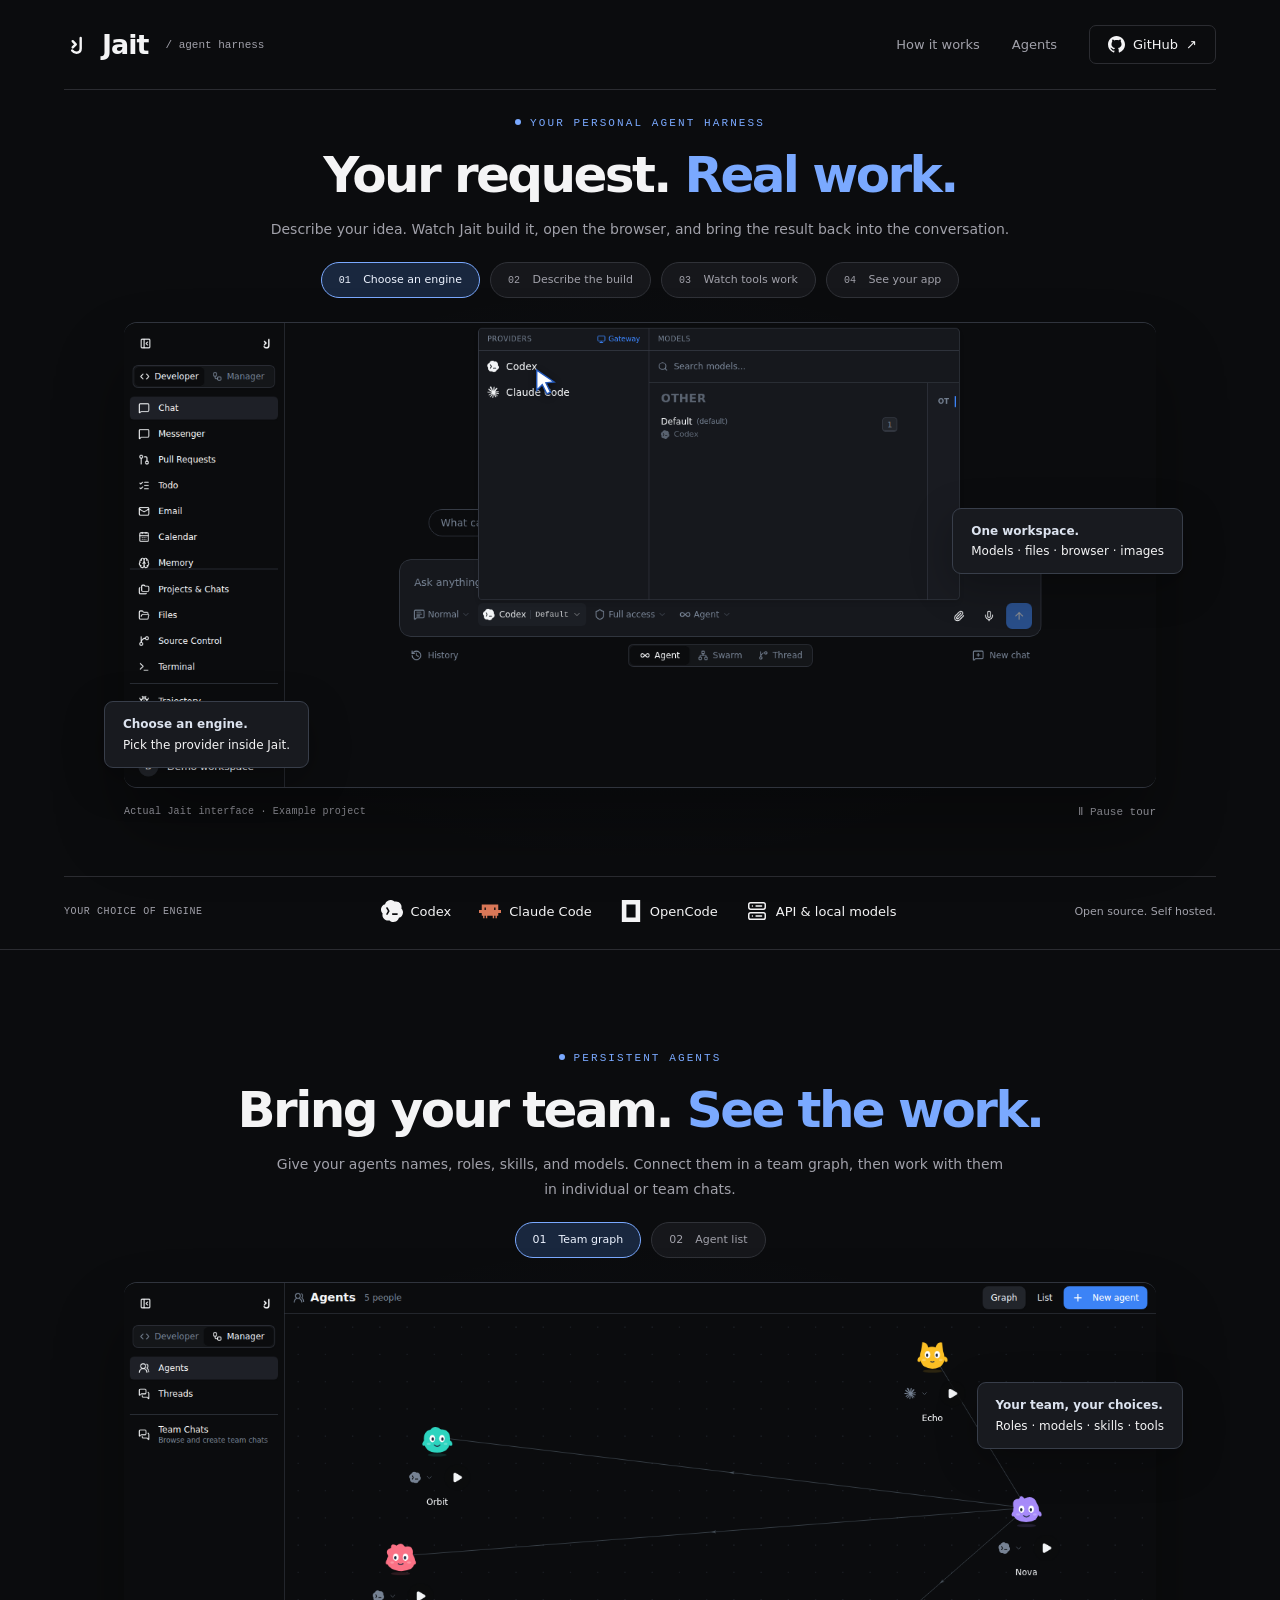
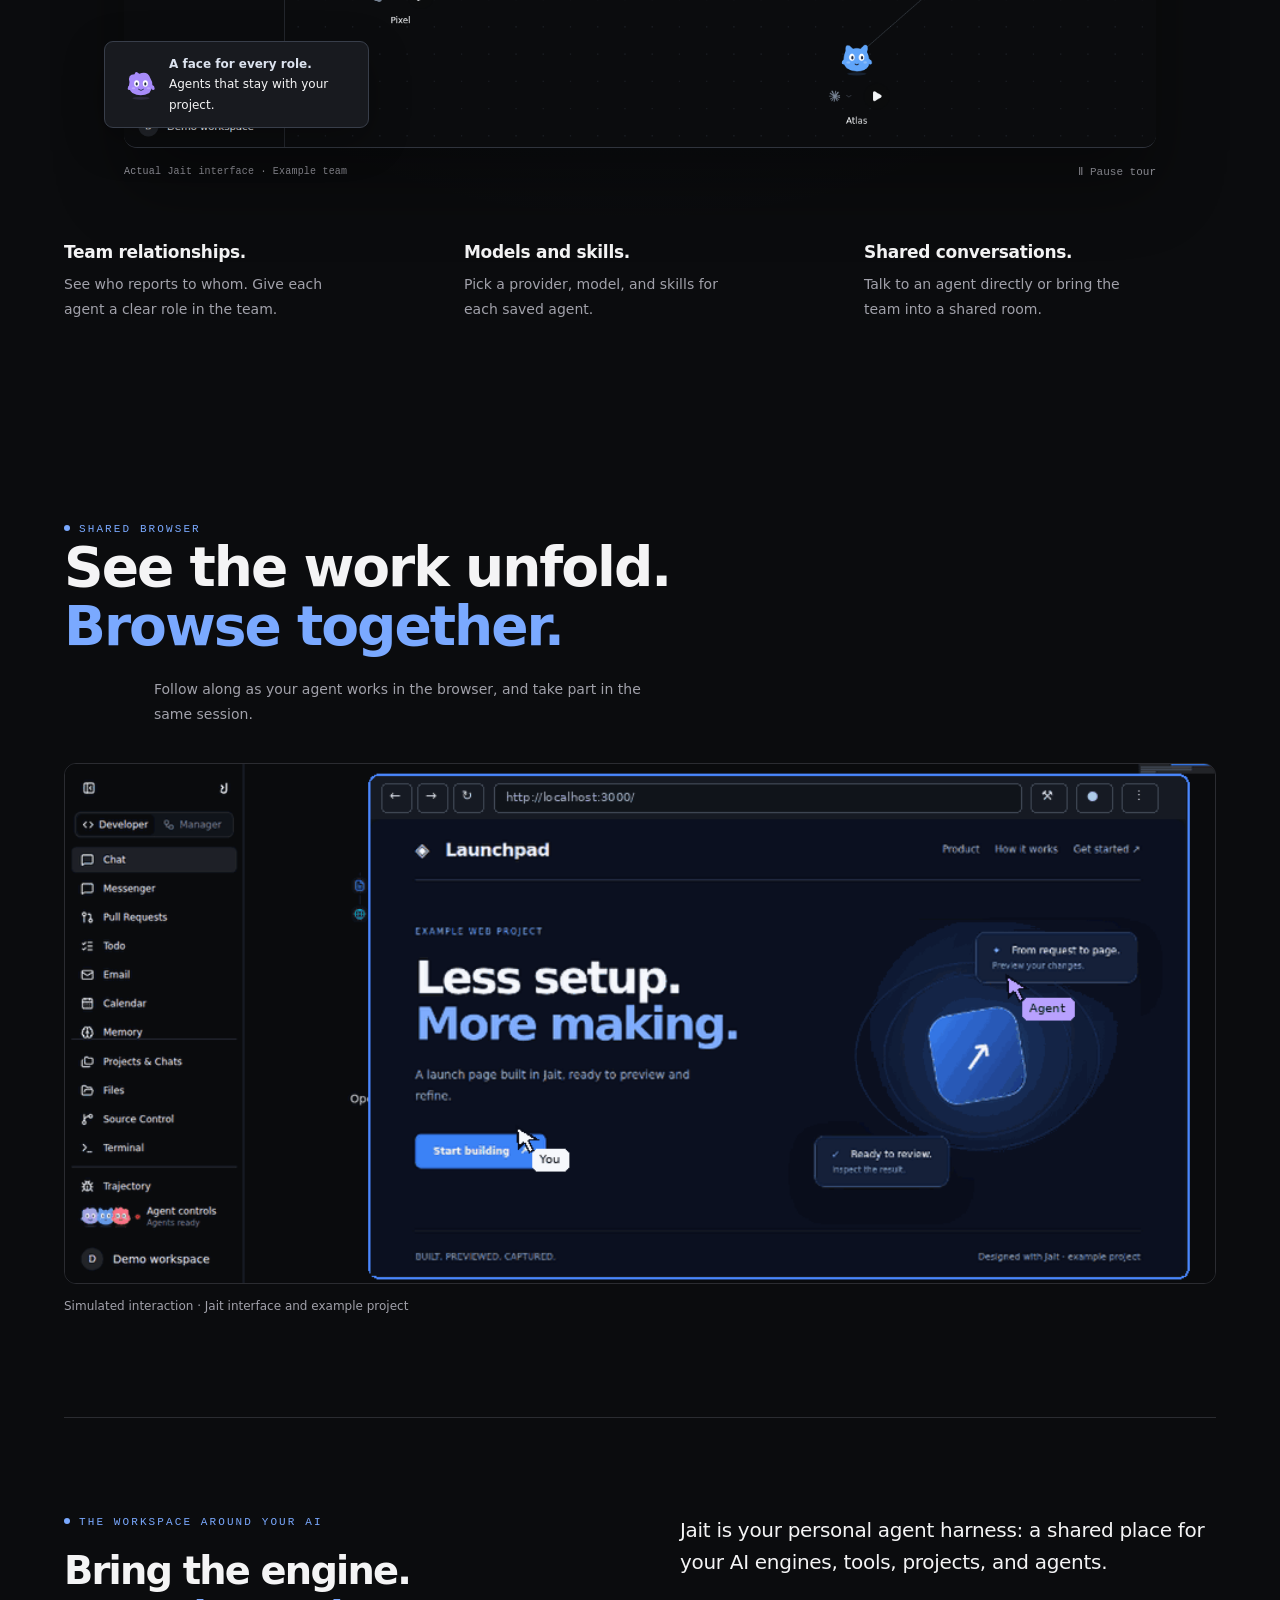
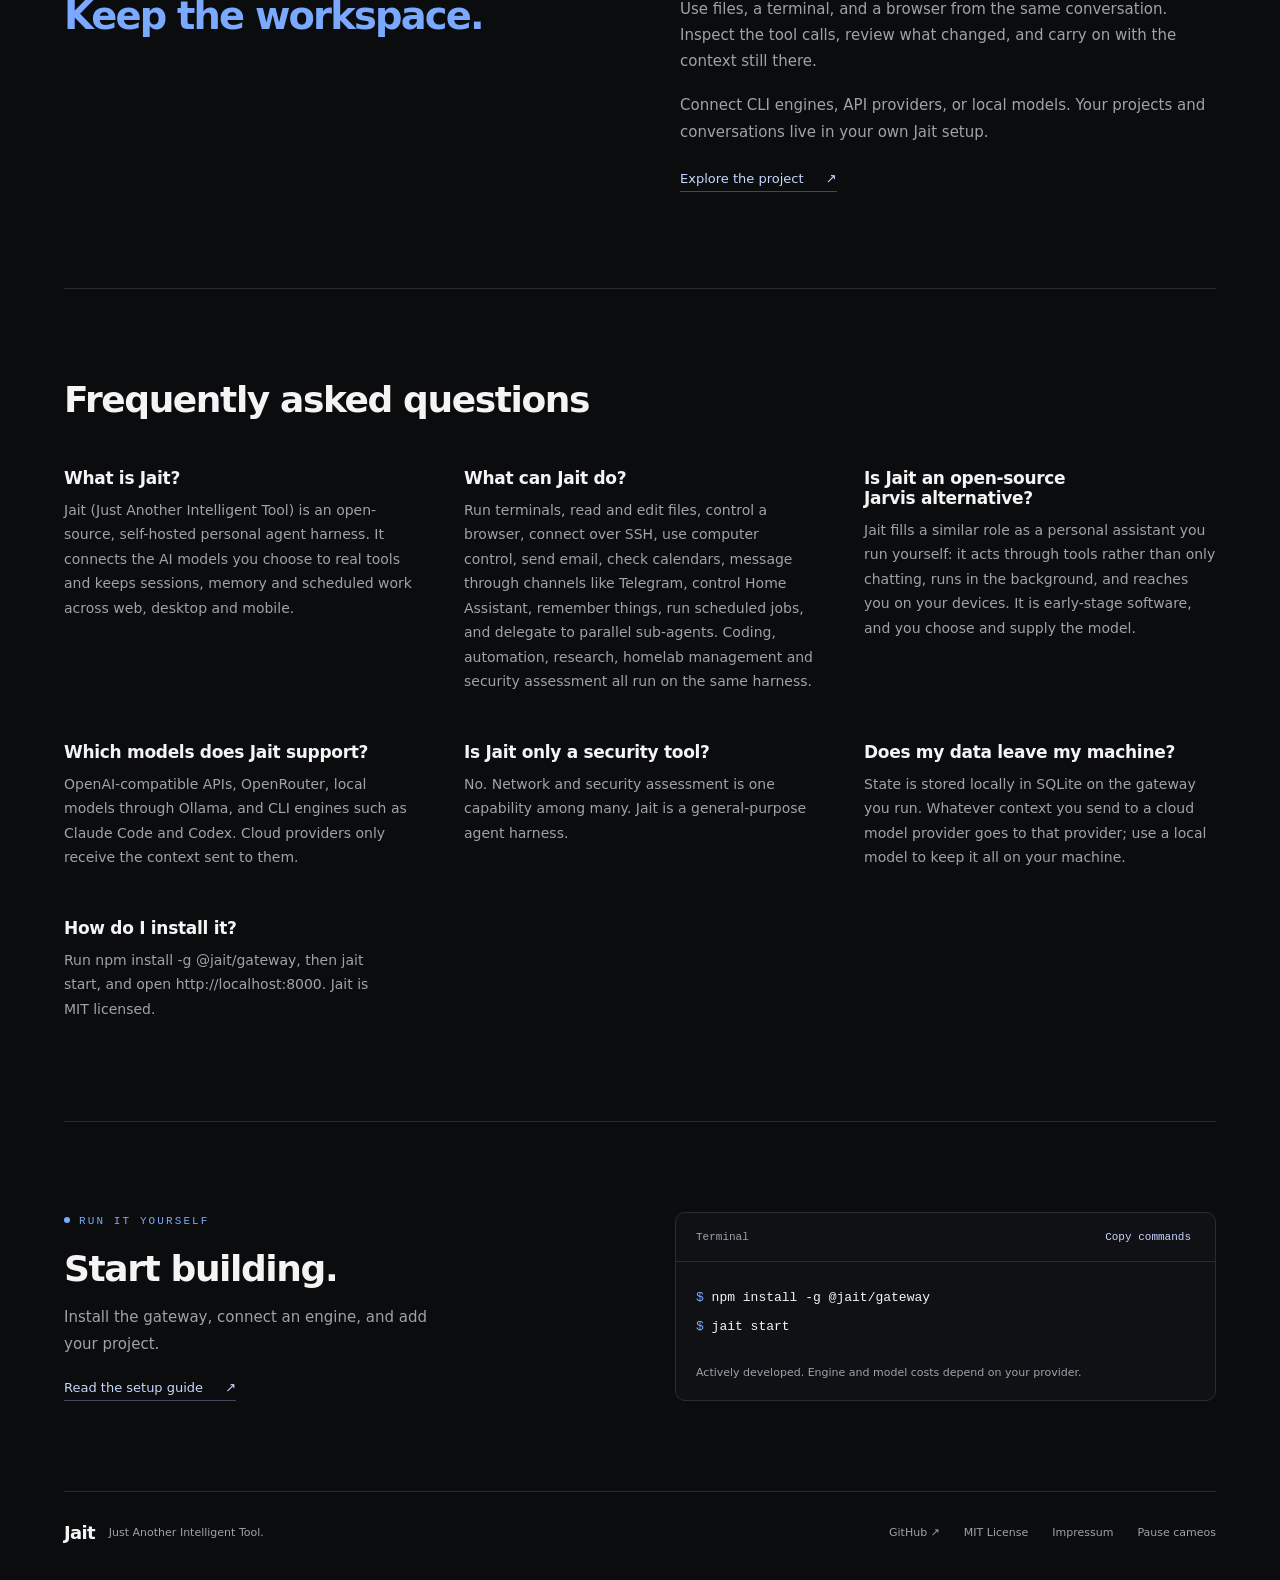
==== commit 018c3a96: "Show simulated shared browser session" ====
--- a/index.html
+++ b/index.html
@@ -93,6 +93,11 @@
       </div>
       <div class="agent-details content"><div><h3>Team relationships.</h3><p>See who reports to whom. Give each agent a clear role in the team.</p></div><div><h3>Models and skills.</h3><p>Pick a provider, model, and skills for each saved agent.</p></div><div><h3>Shared conversations.</h3><p>Talk to an agent directly or bring the team into a shared room.</p></div></div>
     </section>
+    <section class="browser-section content" aria-labelledby="browser-title">
+      <div class="browser-heading"><p class="eyebrow">Shared browser</p><h2 id="browser-title">See the work unfold.<br><span class="accent">Browse together.</span></h2><p class="description">Follow along as your agent works in the browser, and take part in the same session.</p></div>
+      <div class="browser-recording"><picture><source srcset="/assets/browser/shared-browser-still.webp" media="(prefers-reduced-motion: reduce)"><img src="/assets/browser/shared-browser.gif" width="960" height="433" loading="lazy" alt="Simulated Jait browser session showing the visitor and agent cursors over an example page"></picture></div>
+      <p class="browser-caption">Simulated interaction · Jait interface and example project</p>
+    </section>
     <section class="workspace-section content" aria-labelledby="workspace-title">
       <div class="workspace-heading"><p class="eyebrow">The workspace around your AI</p><h2 id="workspace-title">Bring the engine.<br><span class="accent">Keep the workspace.</span></h2></div>
       <div class="workspace-copy"><p class="lead">Jait is your personal agent harness: a shared place for your AI engines, tools, projects, and agents.</p><p>Use files, a terminal, and a browser from the same conversation. Inspect the tool calls, review what changed, and carry on with the context still there.</p><p>Connect CLI engines, API providers, or local models. Your projects and conversations live in your own Jait setup.</p><a class="text-link" href="https://github.com/Widev-e-U/Jait#readme">Explore the project <span aria-hidden="true">↗</span></a></div>
--- a/assets/site.css
+++ b/assets/site.css
@@ -37,3 +37,4 @@
 /* Brand marks share a baseline with their labels at every viewport. */
 .github-link{display:inline-flex;align-items:center;justify-content:center;gap:8px;white-space:nowrap}.github-icon{display:block;width:17px;height:17px;flex-shrink:0}.providers li{display:flex;align-items:center;gap:8px}.providers li svg{display:block;width:22px;height:22px;flex-shrink:0}@media(max-width:640px){.github-link{gap:7px}.github-icon{width:16px;height:16px}.providers li svg{width:20px;height:20px}.providers ul{column-gap:22px;text-align:left}}
 .faq-section{border-top:1px solid var(--line);padding-top:90px}.faq-section h2{grid-column:1/-1;font-size:clamp(28px,3vw,36px);font-weight:550;letter-spacing:-1.4px;margin:0}.faq-section p{max-width:none}
+.browser-section{padding-top:100px;padding-bottom:100px}.browser-heading{max-width:760px;margin-bottom:36px}.browser-heading h2{font-size:clamp(32px,4.3vw,56px);line-height:1.08;letter-spacing:-2px;font-weight:550;margin:0 0 20px}.browser-heading .description{max-width:580px}.browser-recording{overflow:hidden;border:1px solid var(--line);border-radius:12px;background:#090b0f}.browser-recording img{display:block;width:100%;height:auto}.browser-caption{color:var(--muted);font-size:12px;margin:12px 0 0}@media(max-width:640px){.browser-section{padding-top:65px;padding-bottom:65px}.browser-heading{margin-bottom:24px}.browser-heading h2{letter-spacing:-1.2px}}
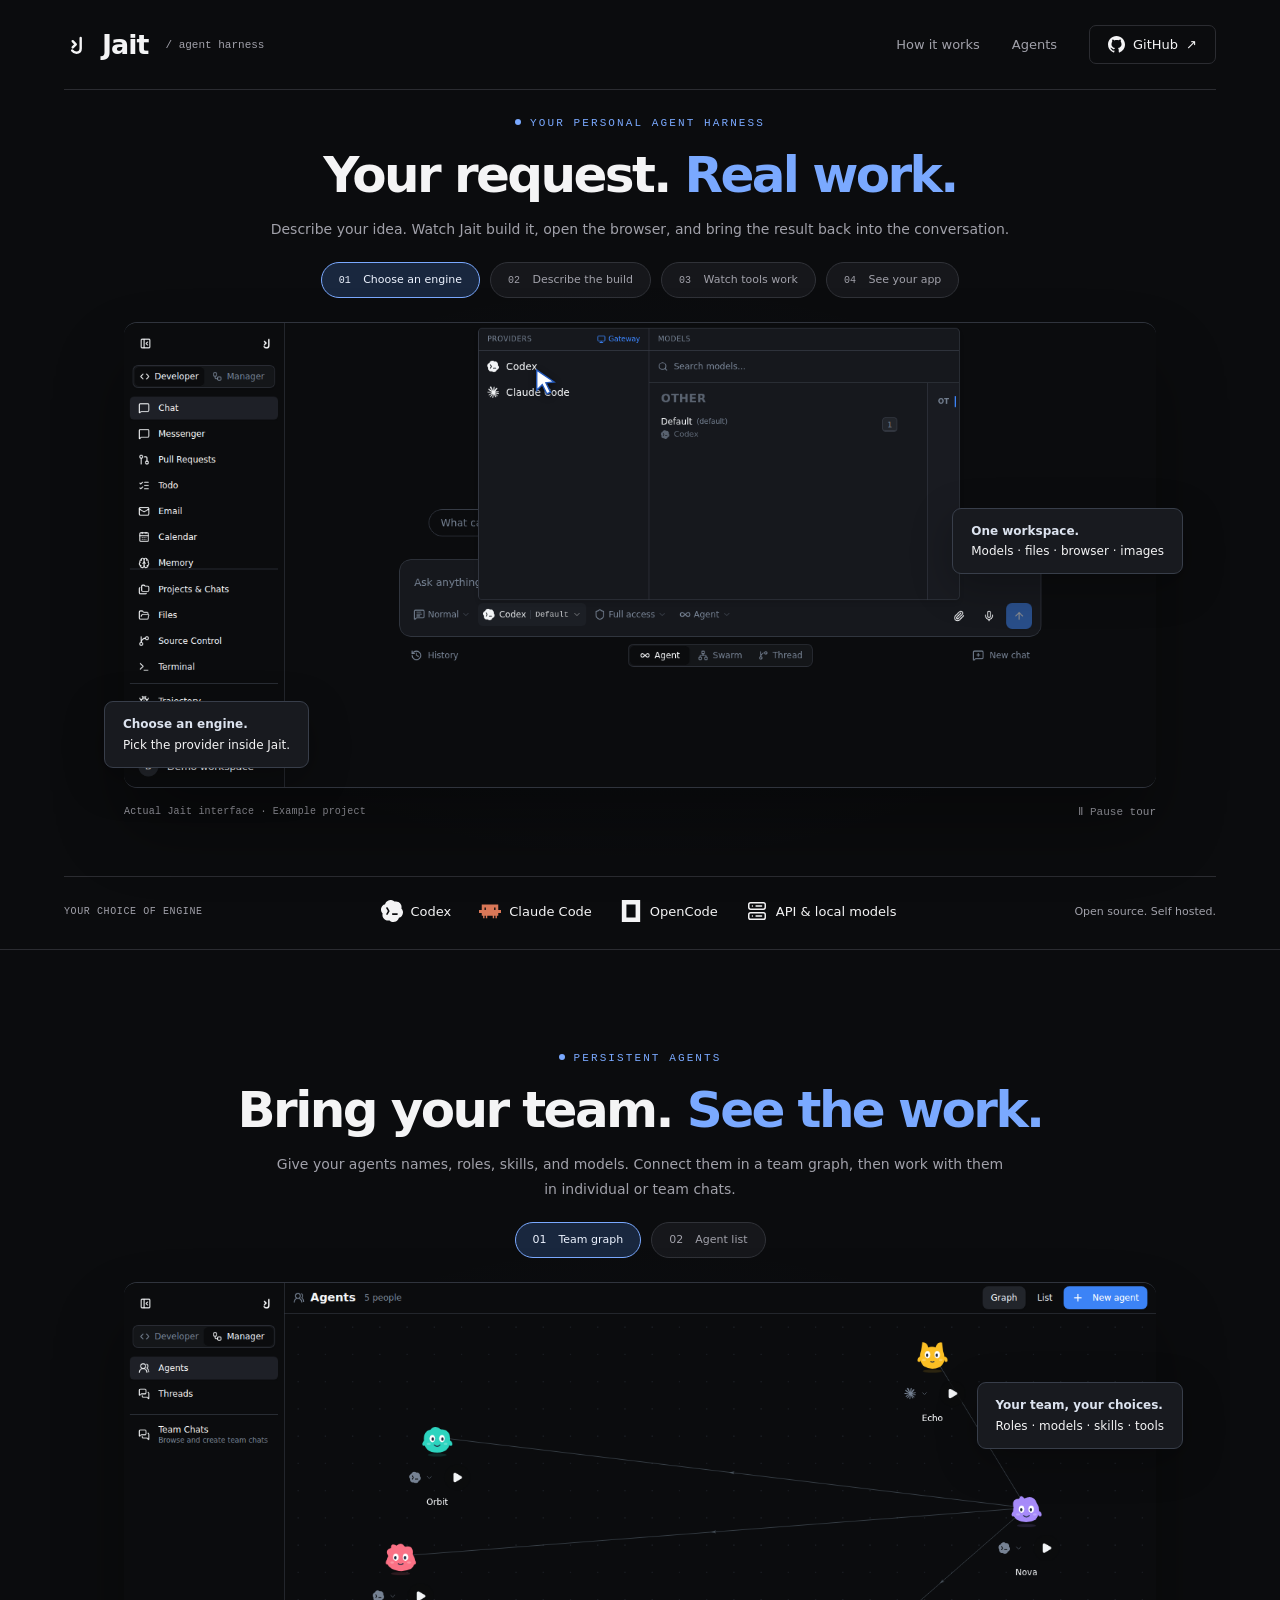
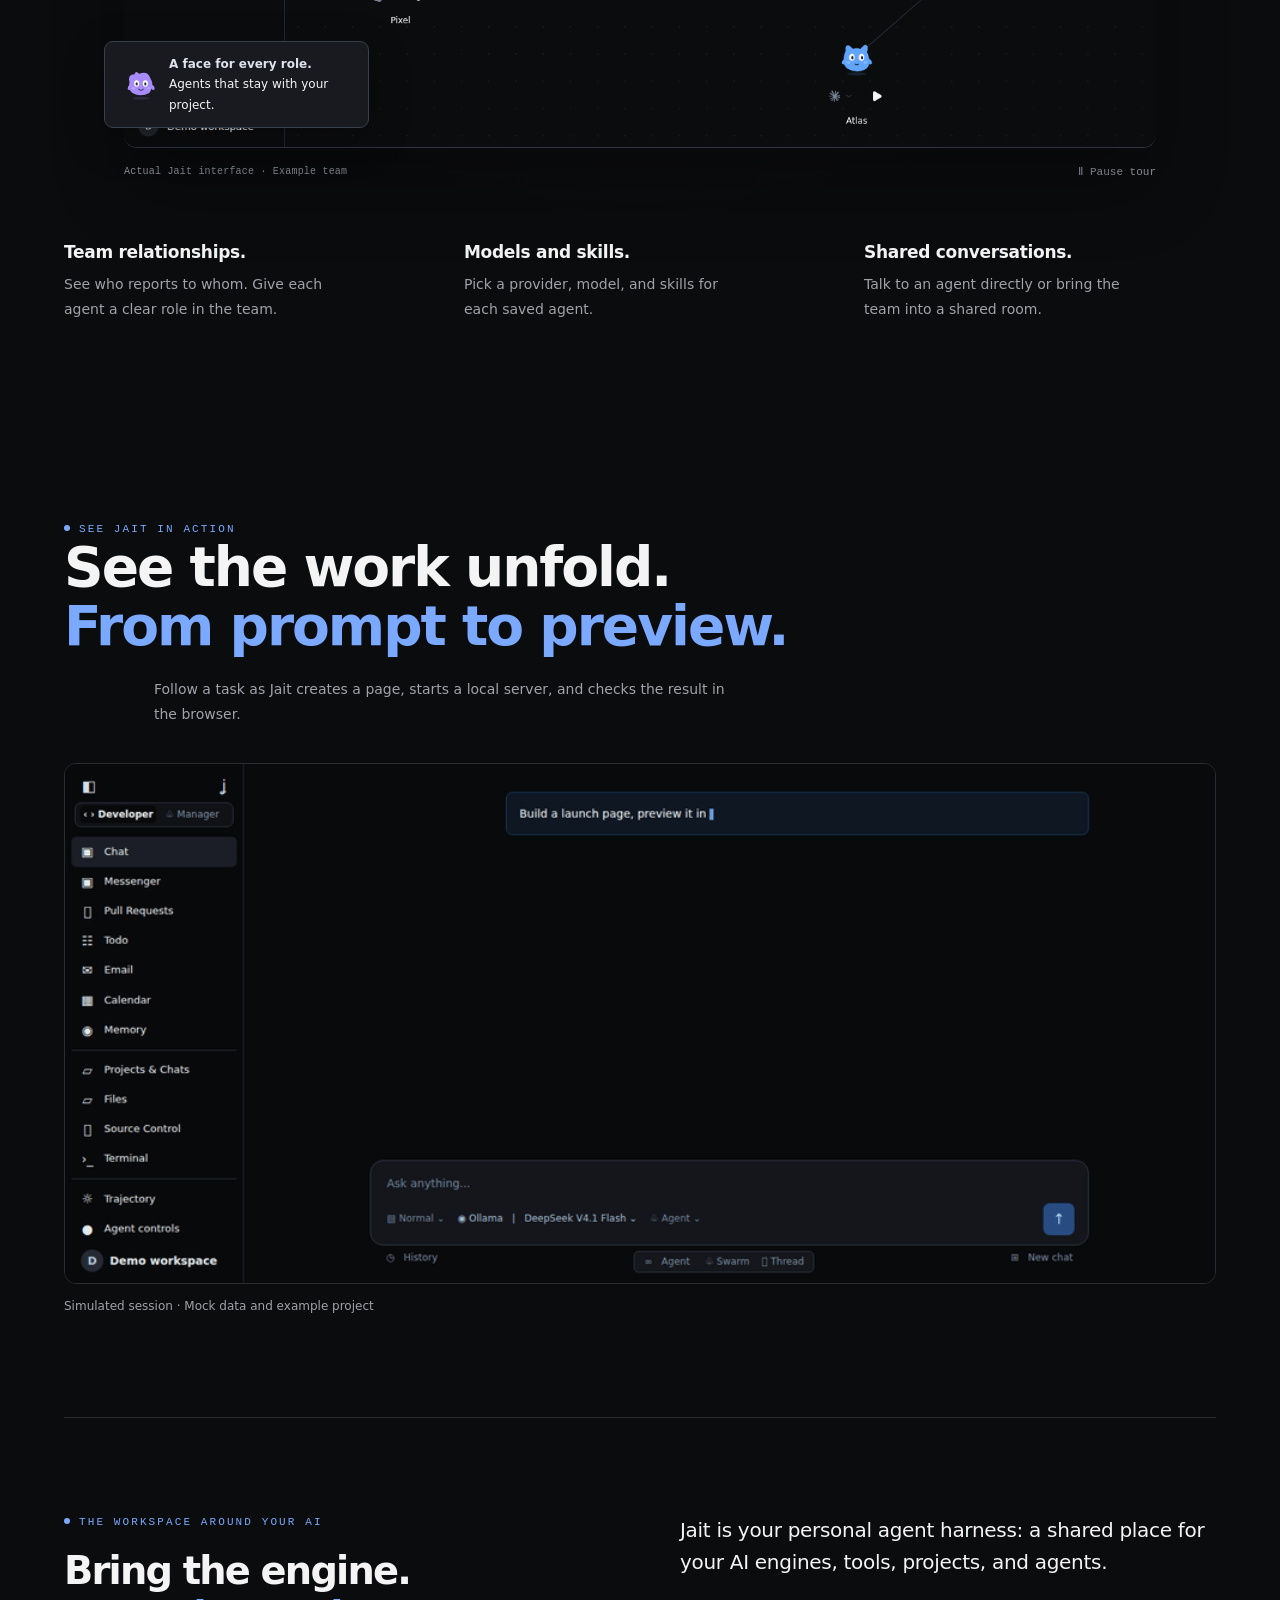
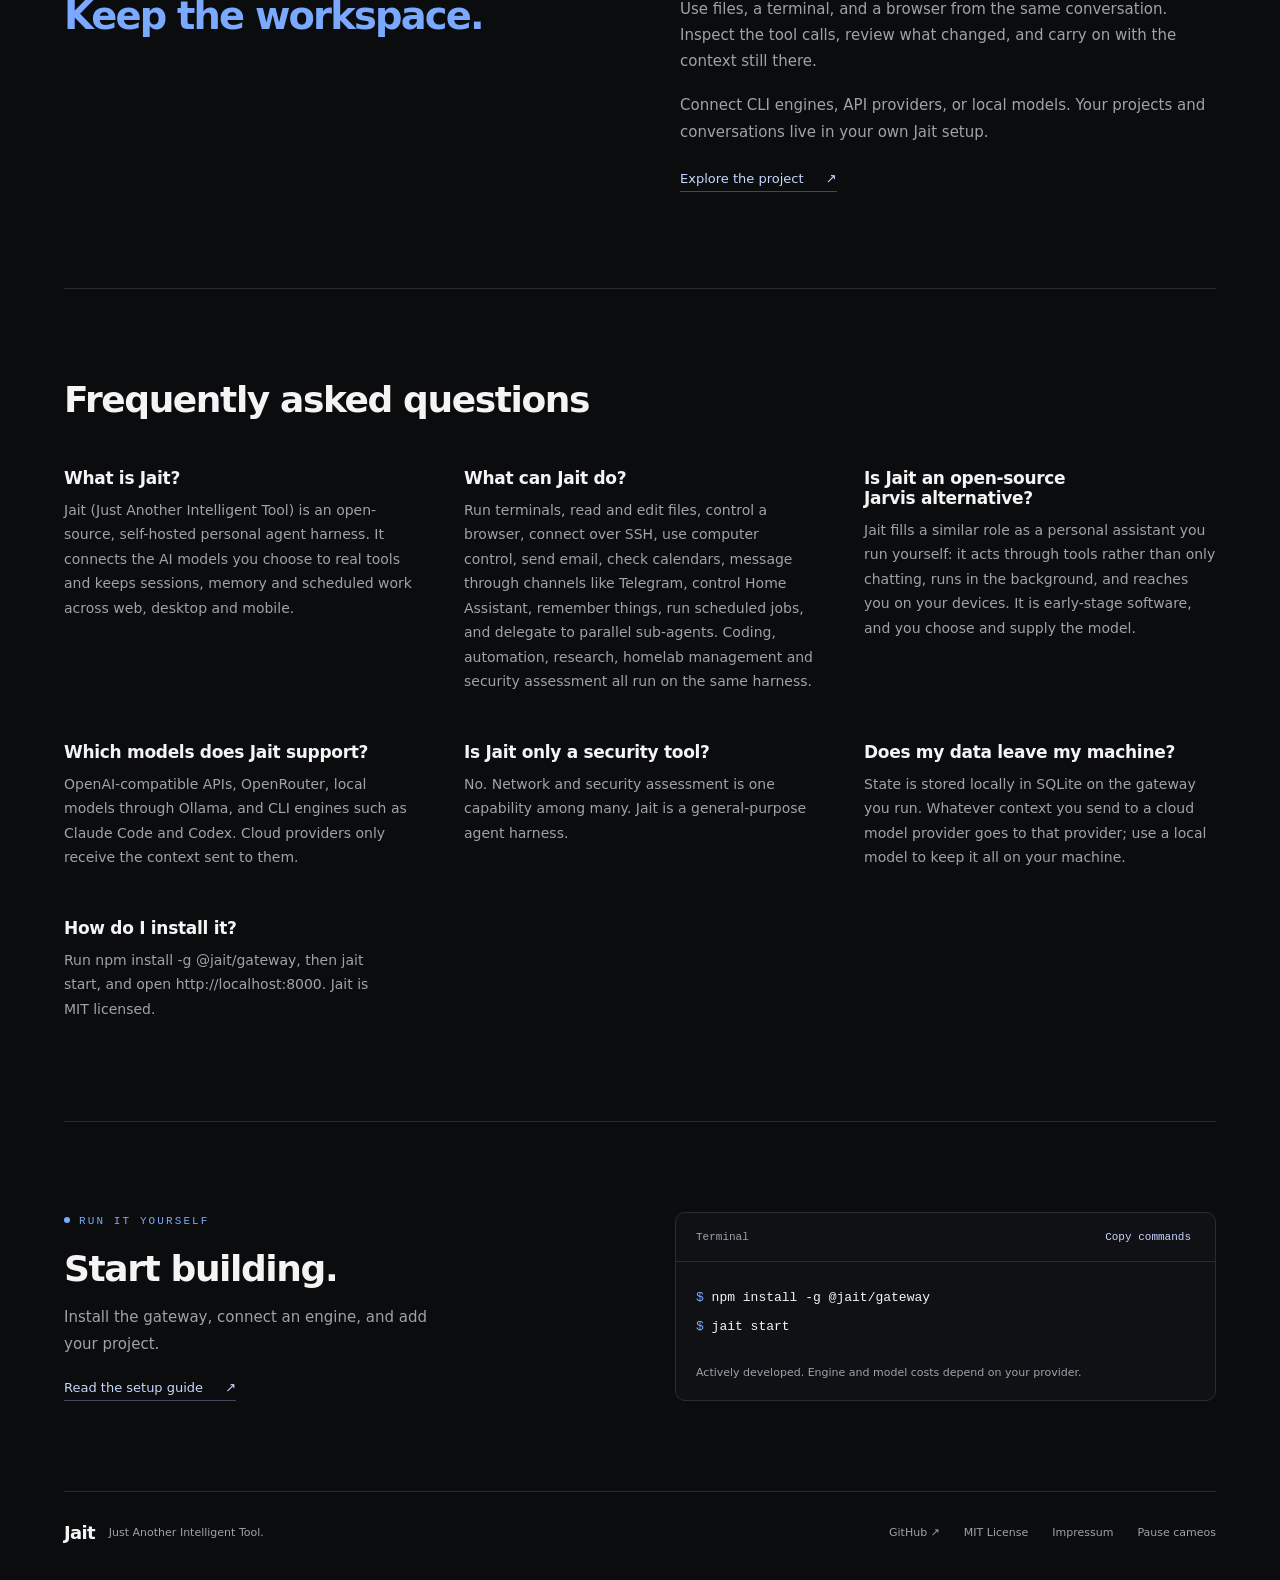
==== commit 2ef30e27: "Show a simulated Jait session" ====
--- a/index.html
+++ b/index.html
@@ -94,9 +94,9 @@
       <div class="agent-details content"><div><h3>Team relationships.</h3><p>See who reports to whom. Give each agent a clear role in the team.</p></div><div><h3>Models and skills.</h3><p>Pick a provider, model, and skills for each saved agent.</p></div><div><h3>Shared conversations.</h3><p>Talk to an agent directly or bring the team into a shared room.</p></div></div>
     </section>
     <section class="browser-section content" aria-labelledby="browser-title">
-      <div class="browser-heading"><p class="eyebrow">Shared browser</p><h2 id="browser-title">See the work unfold.<br><span class="accent">Browse together.</span></h2><p class="description">Follow along as your agent works in the browser, and take part in the same session.</p></div>
-      <div class="browser-recording"><picture><source srcset="/assets/browser/shared-browser-still.webp" media="(prefers-reduced-motion: reduce)"><img src="/assets/browser/shared-browser.gif" width="960" height="433" loading="lazy" alt="Simulated Jait browser session showing the visitor and agent cursors over an example page"></picture></div>
-      <p class="browser-caption">Simulated interaction · Jait interface and example project</p>
+      <div class="browser-heading"><p class="eyebrow">See Jait in action</p><h2 id="browser-title">See the work unfold.<br><span class="accent">From prompt to preview.</span></h2><p class="description">Follow a task as Jait creates a page, starts a local server, and checks the result in the browser.</p></div>
+      <div class="browser-recording"><picture><source srcset="/assets/browser/jait-session-still.webp" media="(prefers-reduced-motion: reduce)"><img src="/assets/browser/jait-session.gif" width="960" height="433" loading="lazy" alt="Simulated Jait session with Ollama and DeepSeek V4.1 Flash, showing a file being created, a terminal command, and a browser preview"></picture></div>
+      <p class="browser-caption">Simulated session · Mock data and example project</p>
     </section>
     <section class="workspace-section content" aria-labelledby="workspace-title">
       <div class="workspace-heading"><p class="eyebrow">The workspace around your AI</p><h2 id="workspace-title">Bring the engine.<br><span class="accent">Keep the workspace.</span></h2></div>
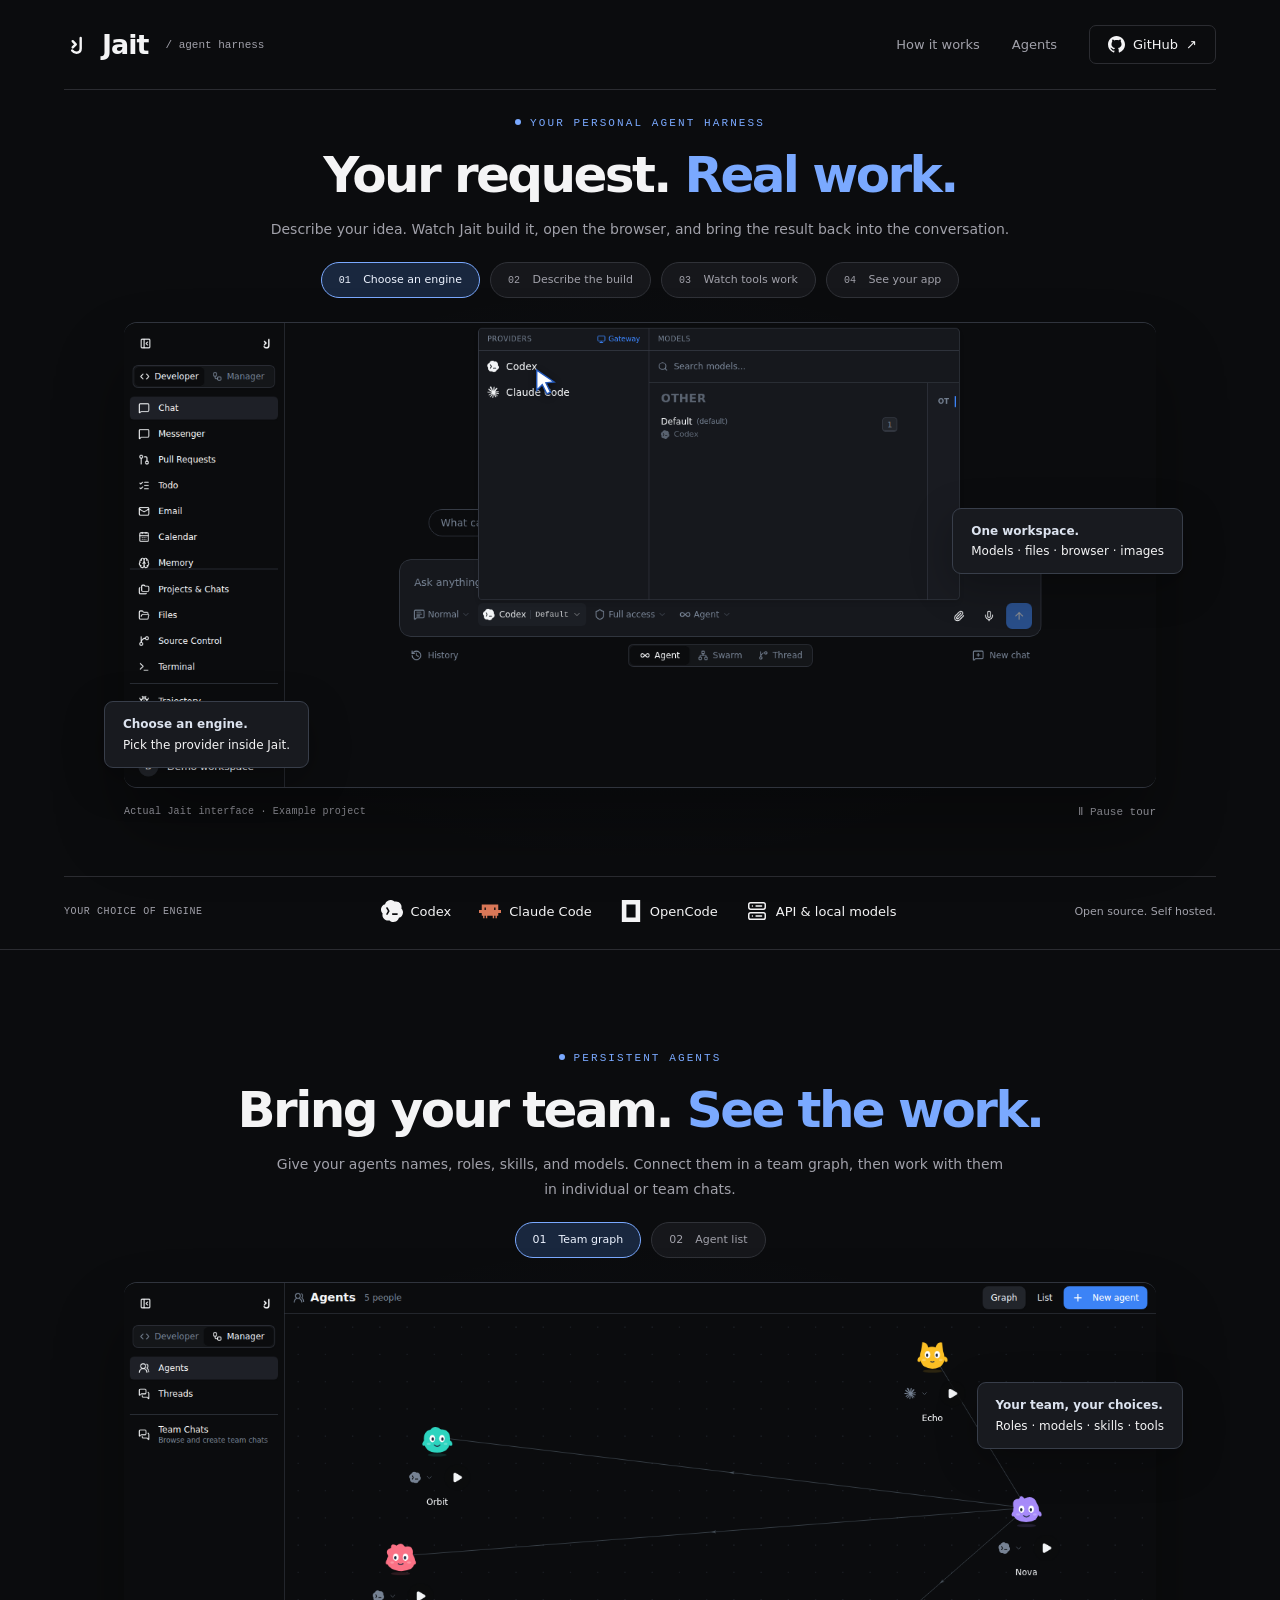
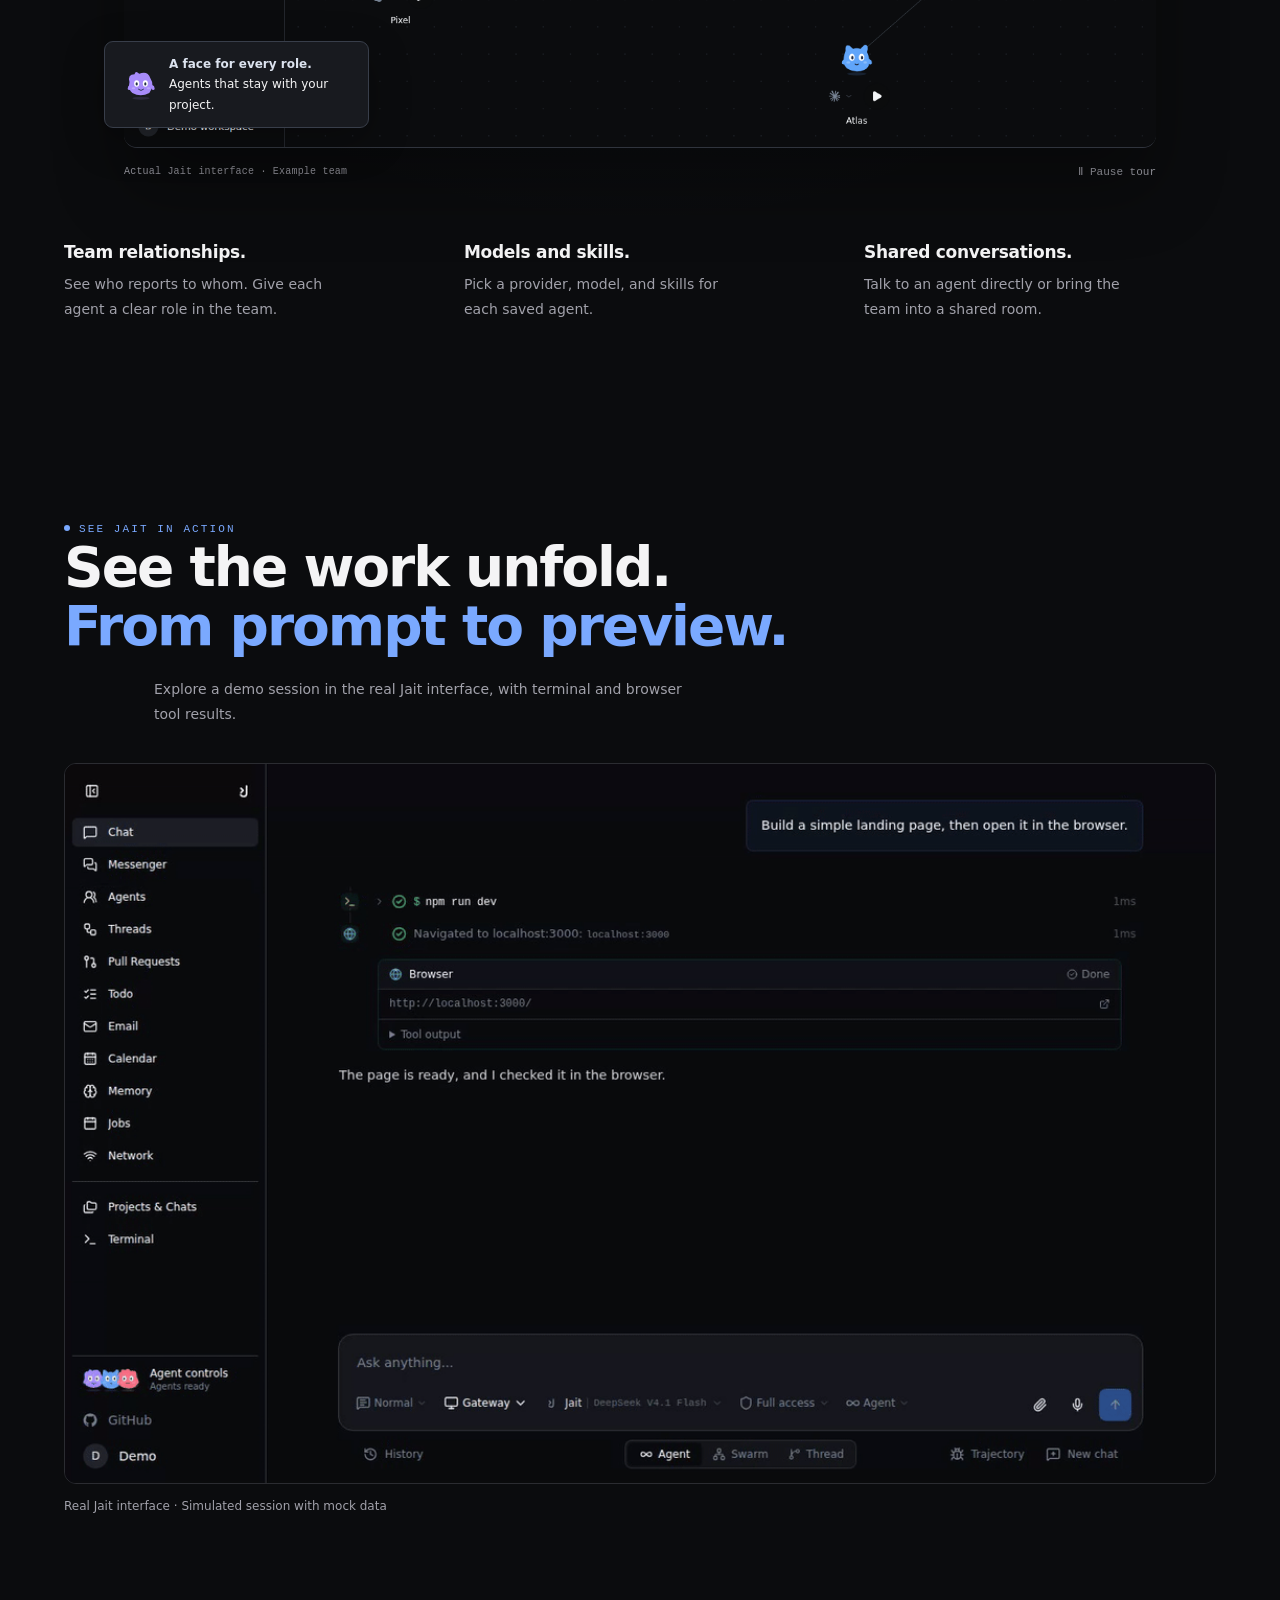
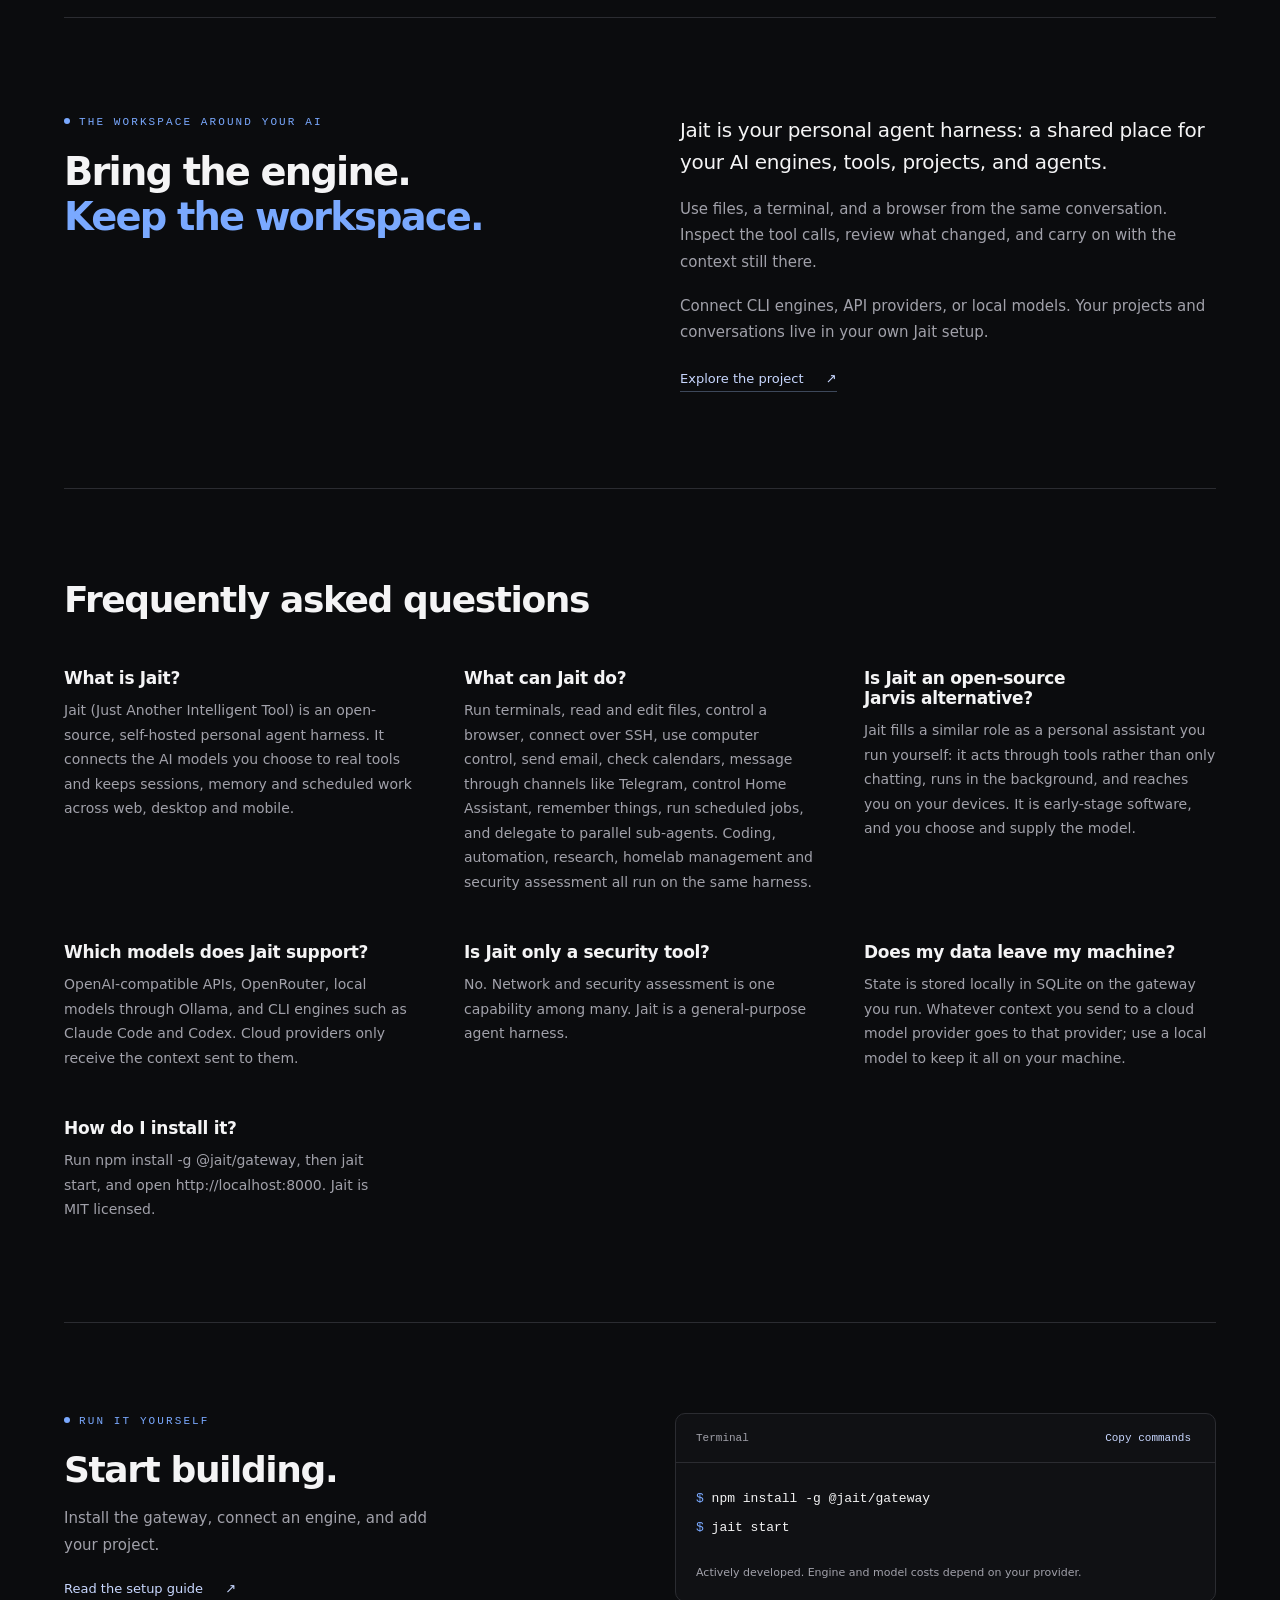
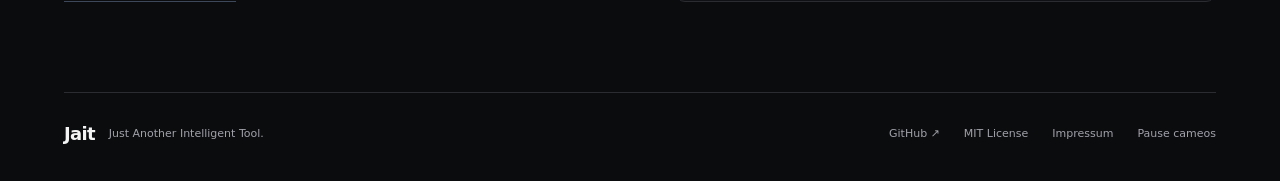
==== commit 1726482a: "Show a recording of the Jait interface" ====
--- a/index.html
+++ b/index.html
@@ -94,9 +94,9 @@
       <div class="agent-details content"><div><h3>Team relationships.</h3><p>See who reports to whom. Give each agent a clear role in the team.</p></div><div><h3>Models and skills.</h3><p>Pick a provider, model, and skills for each saved agent.</p></div><div><h3>Shared conversations.</h3><p>Talk to an agent directly or bring the team into a shared room.</p></div></div>
     </section>
     <section class="browser-section content" aria-labelledby="browser-title">
-      <div class="browser-heading"><p class="eyebrow">See Jait in action</p><h2 id="browser-title">See the work unfold.<br><span class="accent">From prompt to preview.</span></h2><p class="description">Follow a task as Jait creates a page, starts a local server, and checks the result in the browser.</p></div>
-      <div class="browser-recording"><picture><source srcset="/assets/browser/jait-session-still.webp" media="(prefers-reduced-motion: reduce)"><img src="/assets/browser/jait-session.gif" width="960" height="433" loading="lazy" alt="Simulated Jait session with Ollama and DeepSeek V4.1 Flash, showing a file being created, a terminal command, and a browser preview"></picture></div>
-      <p class="browser-caption">Simulated session · Mock data and example project</p>
+      <div class="browser-heading"><p class="eyebrow">See Jait in action</p><h2 id="browser-title">See the work unfold.<br><span class="accent">From prompt to preview.</span></h2><p class="description">Explore a demo session in the real Jait interface, with terminal and browser tool results.</p></div>
+      <div class="browser-recording"><picture><source srcset="/assets/browser/jait-session-still.webp" media="(prefers-reduced-motion: reduce)"><img src="/assets/browser/jait-session.gif" width="1100" height="688" loading="lazy" alt="Recorded Jait interface showing mock terminal and browser tool results and the Ollama model picker"></picture></div>
+      <p class="browser-caption">Real Jait interface · Simulated session with mock data</p>
     </section>
     <section class="workspace-section content" aria-labelledby="workspace-title">
       <div class="workspace-heading"><p class="eyebrow">The workspace around your AI</p><h2 id="workspace-title">Bring the engine.<br><span class="accent">Keep the workspace.</span></h2></div>
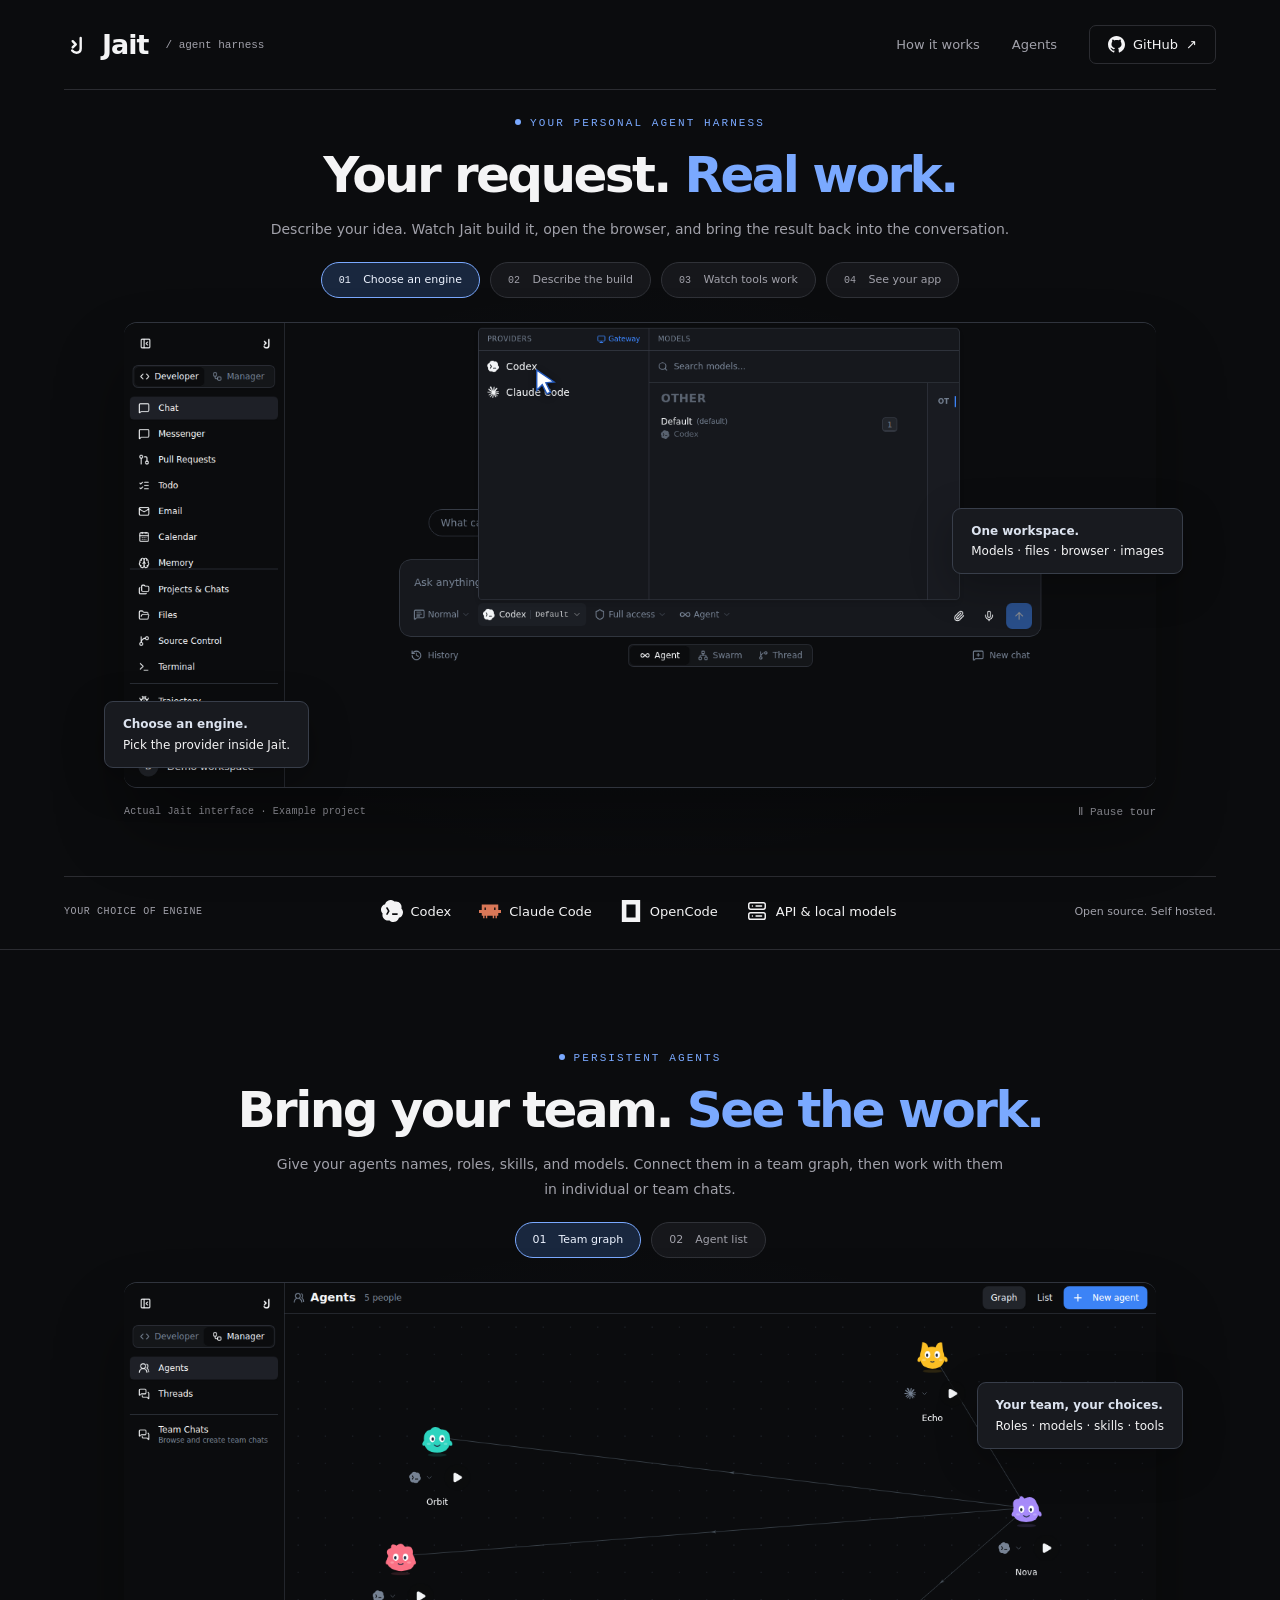
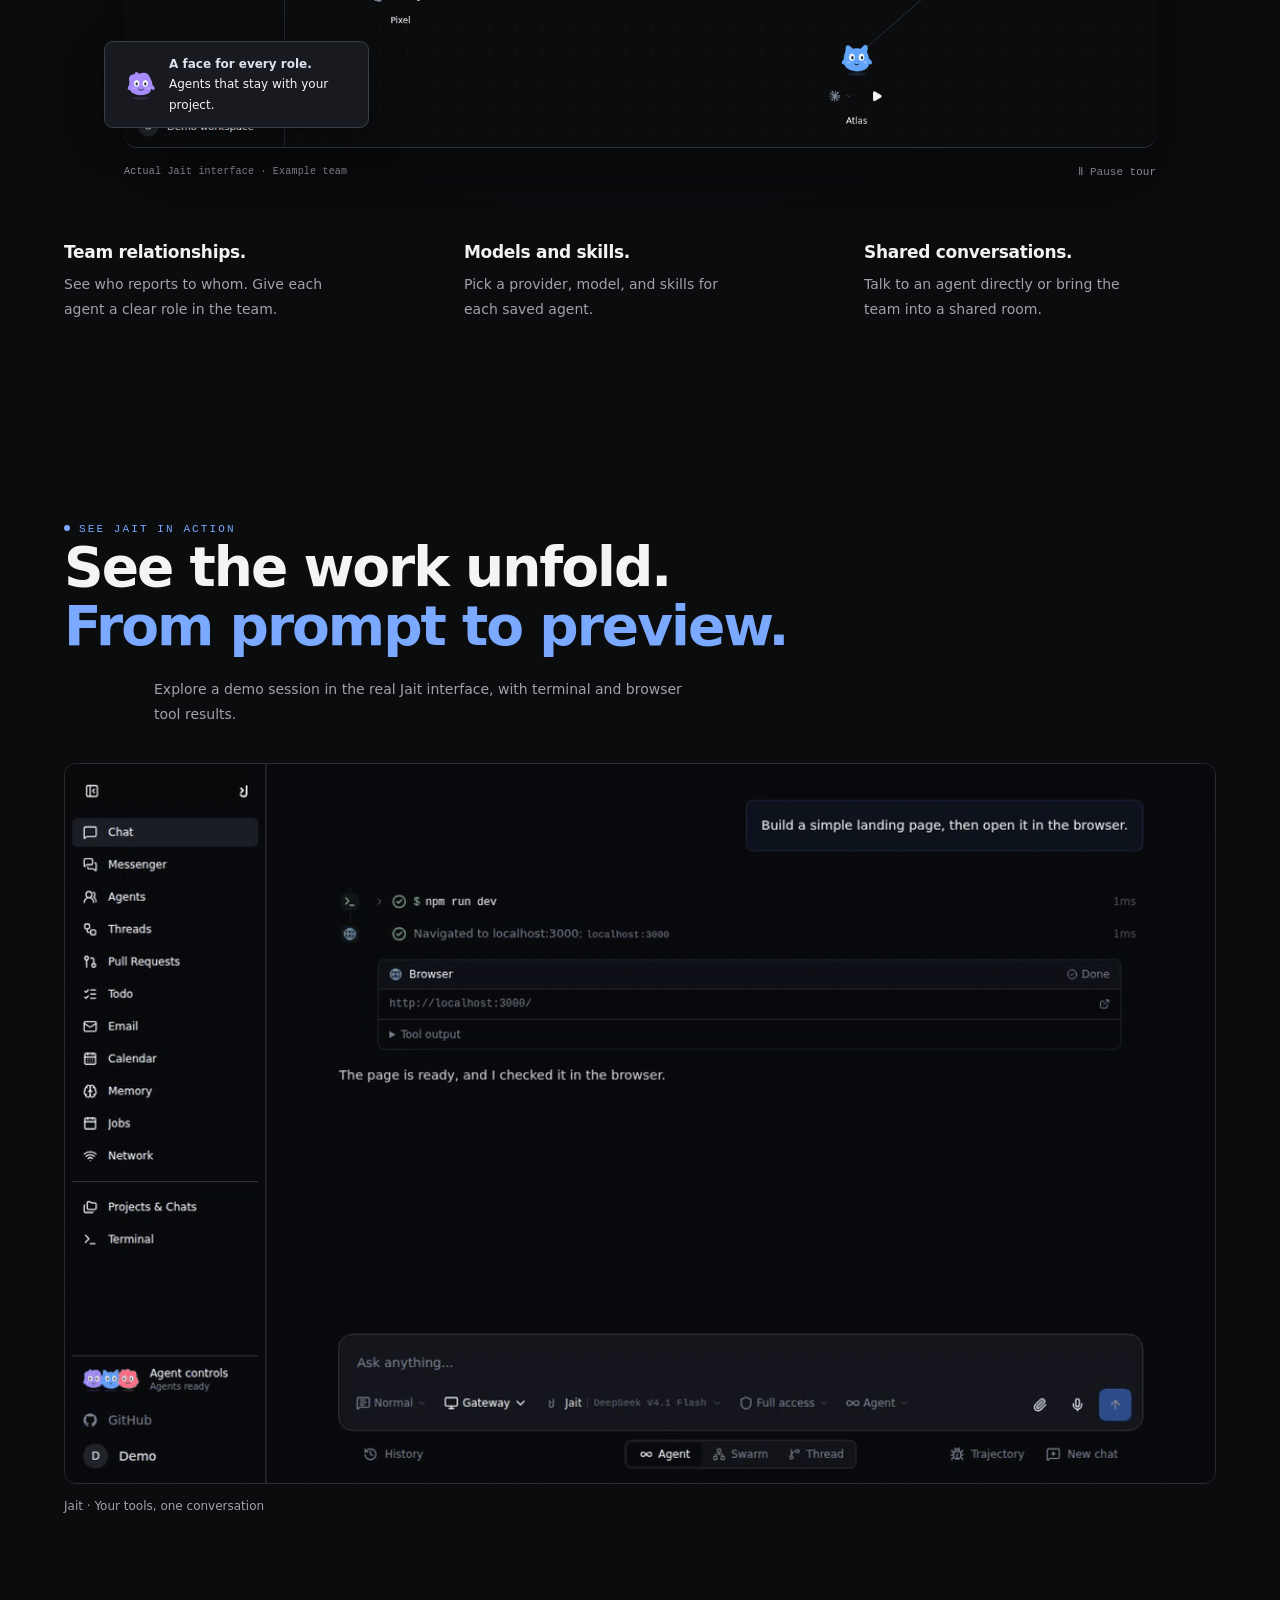
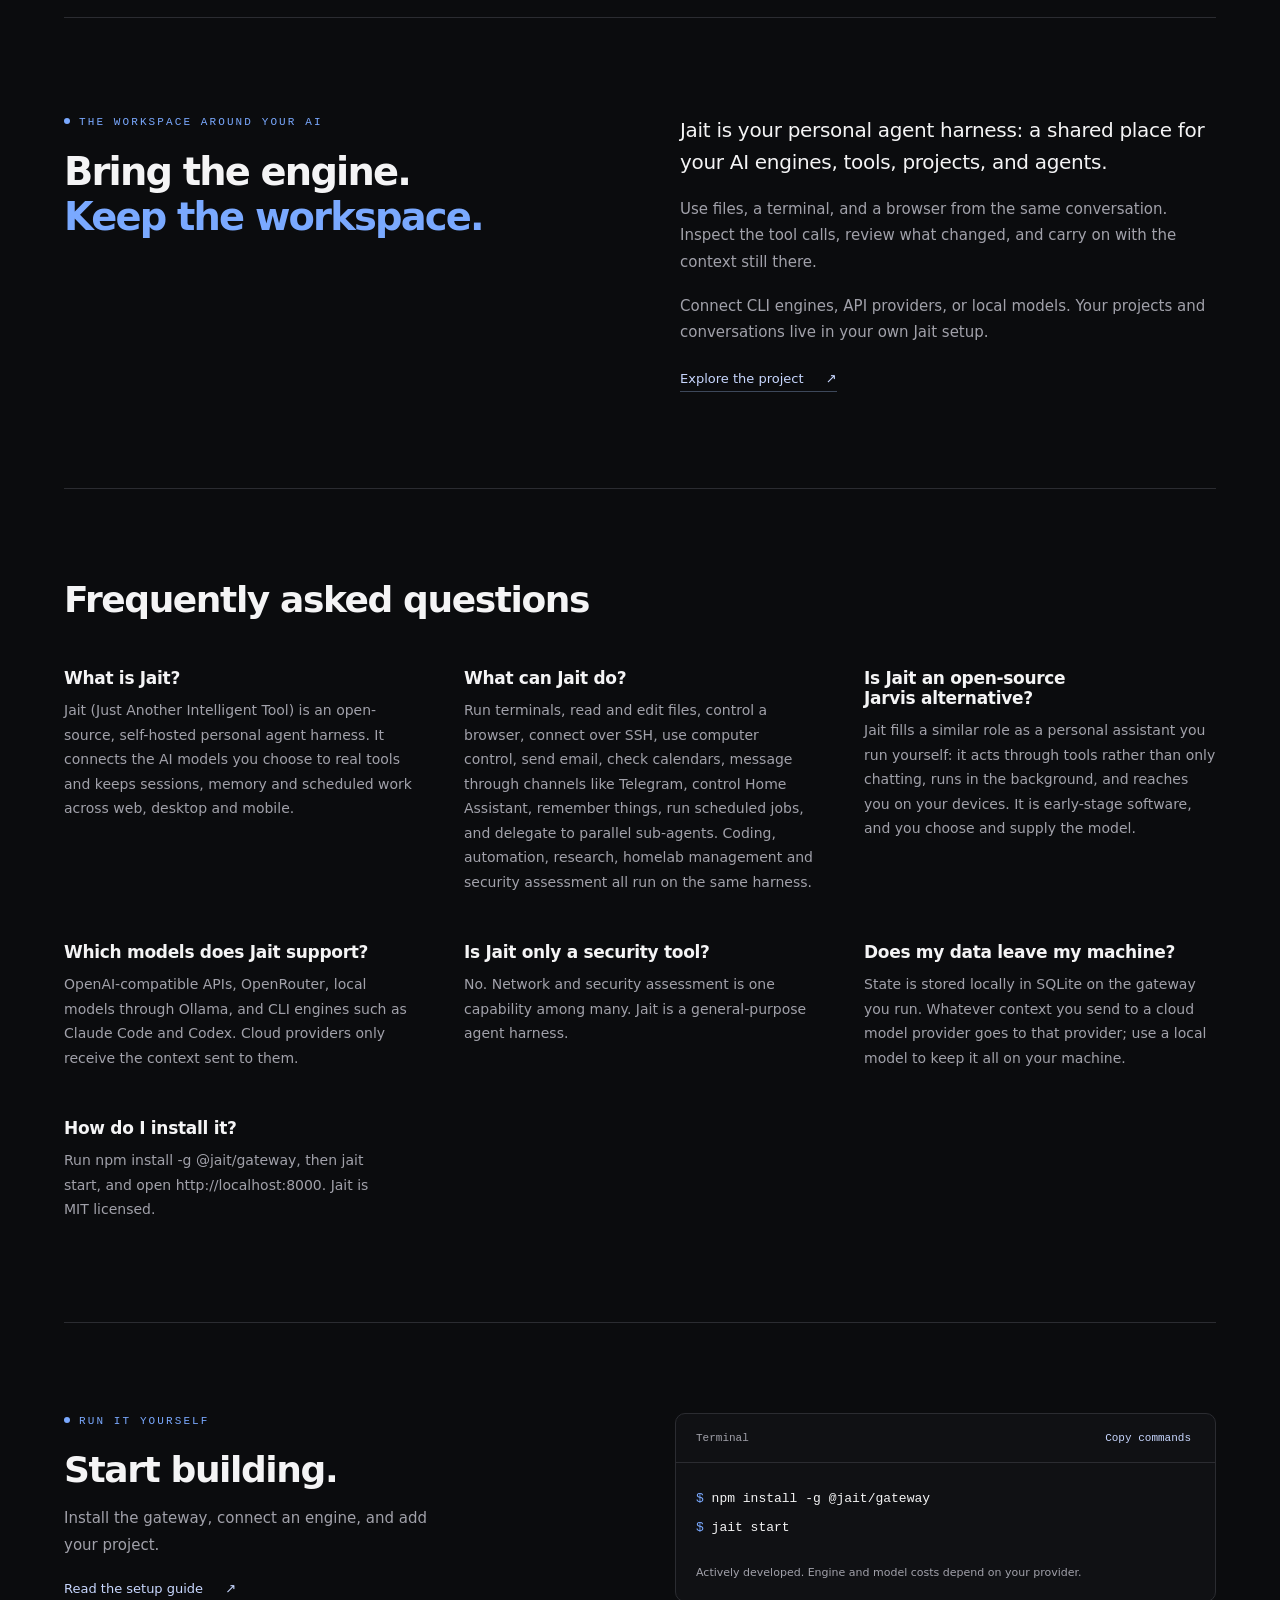
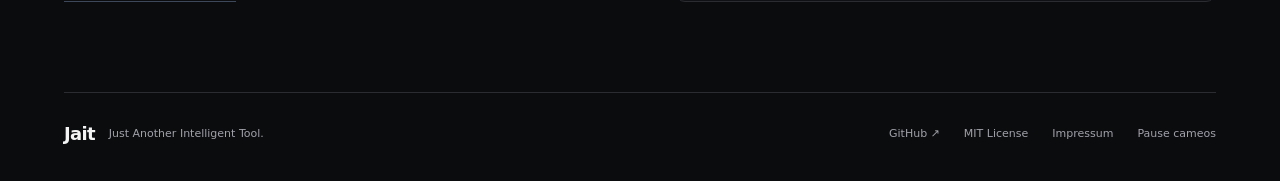
==== commit 70a176f3: "Show Jait browser task in demo" ====
--- a/index.html
+++ b/index.html
@@ -96,7 +96,7 @@
     <section class="browser-section content" aria-labelledby="browser-title">
       <div class="browser-heading"><p class="eyebrow">See Jait in action</p><h2 id="browser-title">See the work unfold.<br><span class="accent">From prompt to preview.</span></h2><p class="description">Explore a demo session in the real Jait interface, with terminal and browser tool results.</p></div>
       <div class="browser-recording"><picture><source srcset="/assets/browser/jait-session-still.webp" media="(prefers-reduced-motion: reduce)"><img src="/assets/browser/jait-session.gif" width="1100" height="688" loading="lazy" alt="Recorded Jait interface showing mock terminal and browser tool results and the Ollama model picker"></picture></div>
-      <p class="browser-caption">Real Jait interface · Simulated session with mock data</p>
+      <p class="browser-caption">Jait · Your tools, one conversation</p>
     </section>
     <section class="workspace-section content" aria-labelledby="workspace-title">
       <div class="workspace-heading"><p class="eyebrow">The workspace around your AI</p><h2 id="workspace-title">Bring the engine.<br><span class="accent">Keep the workspace.</span></h2></div>
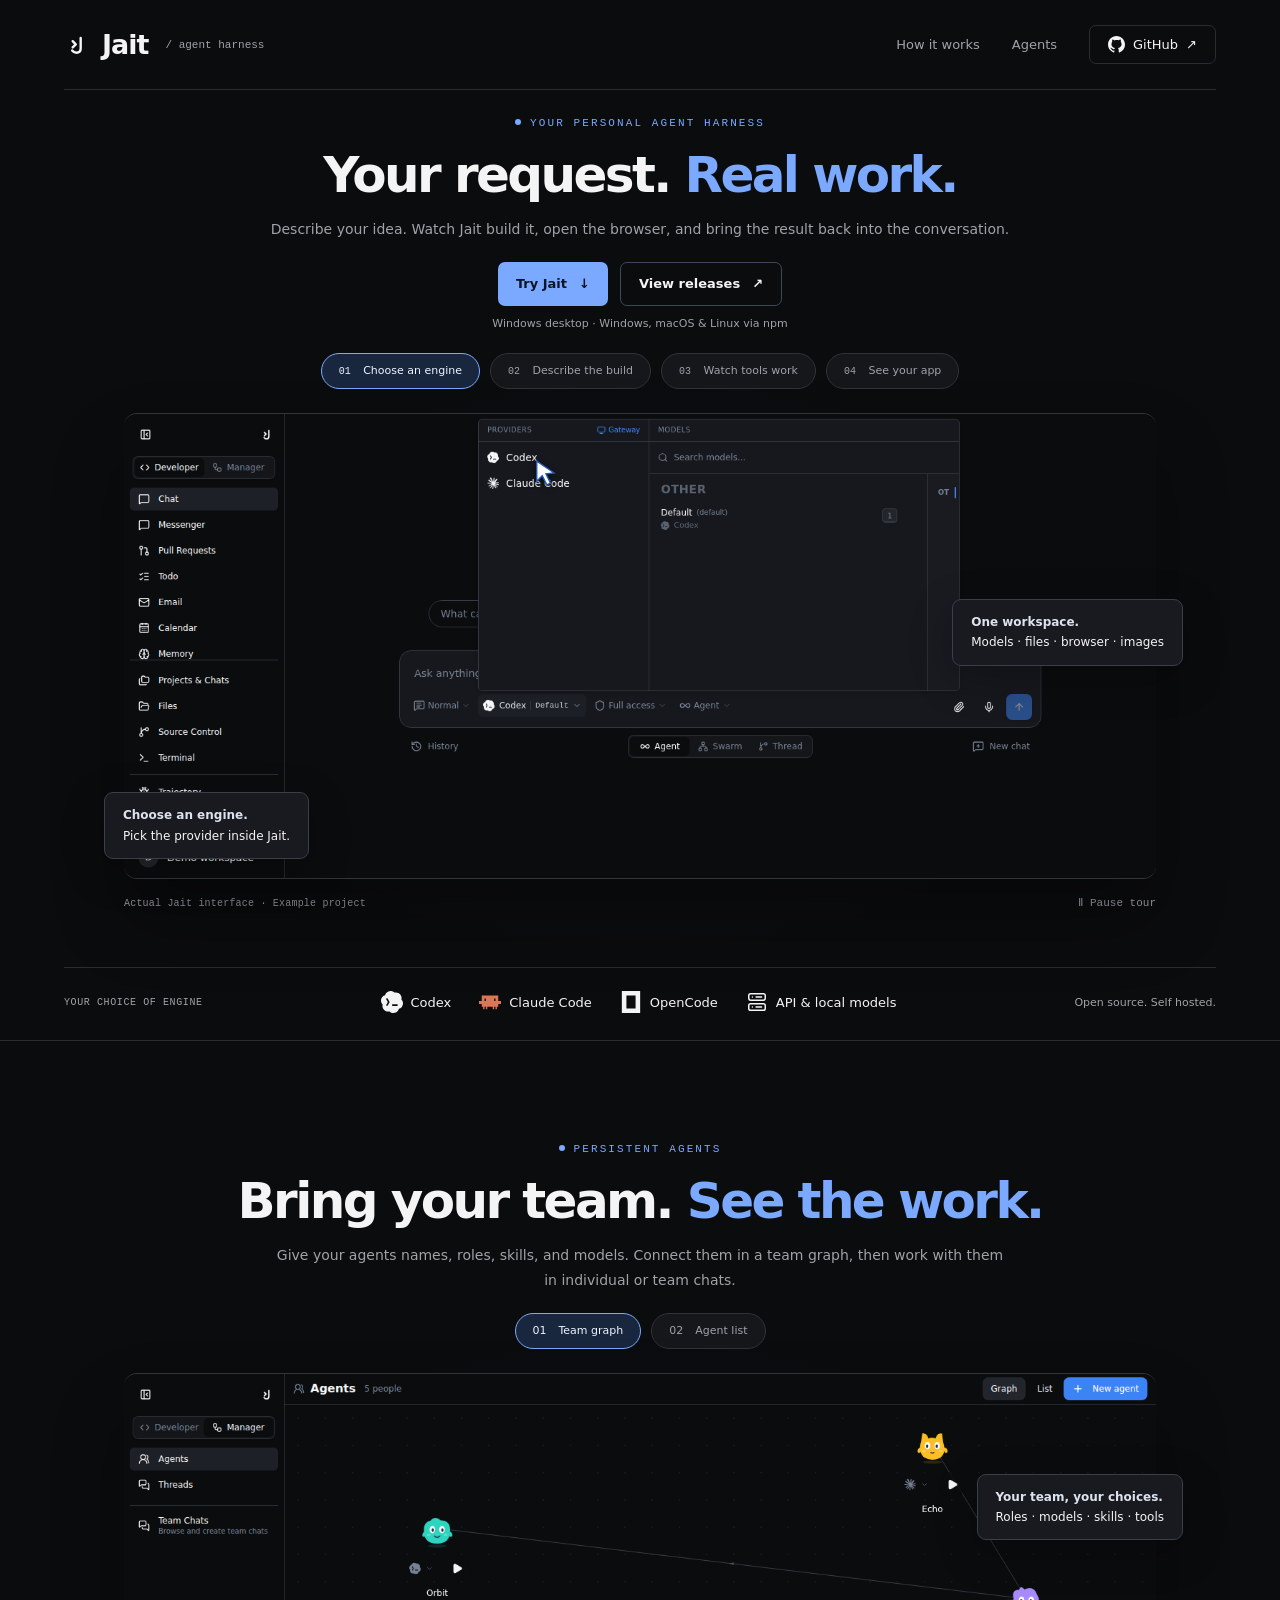
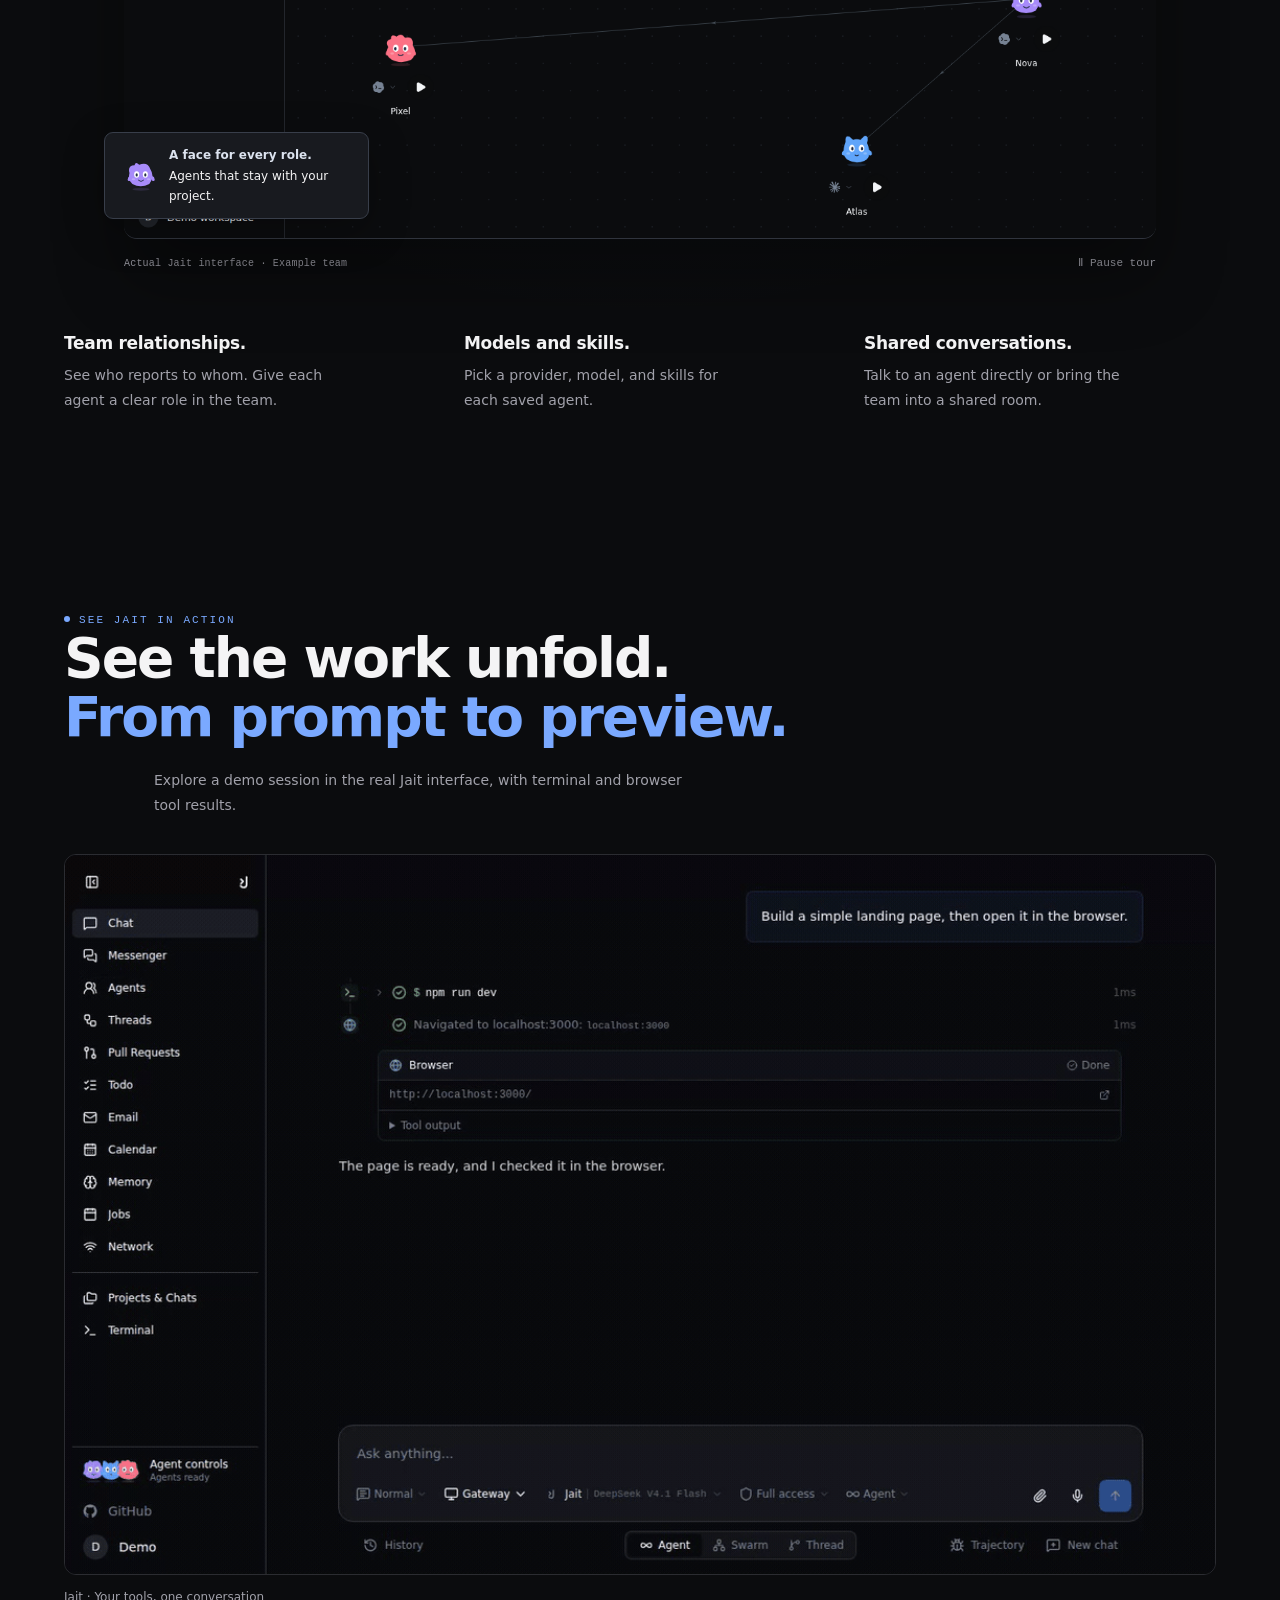
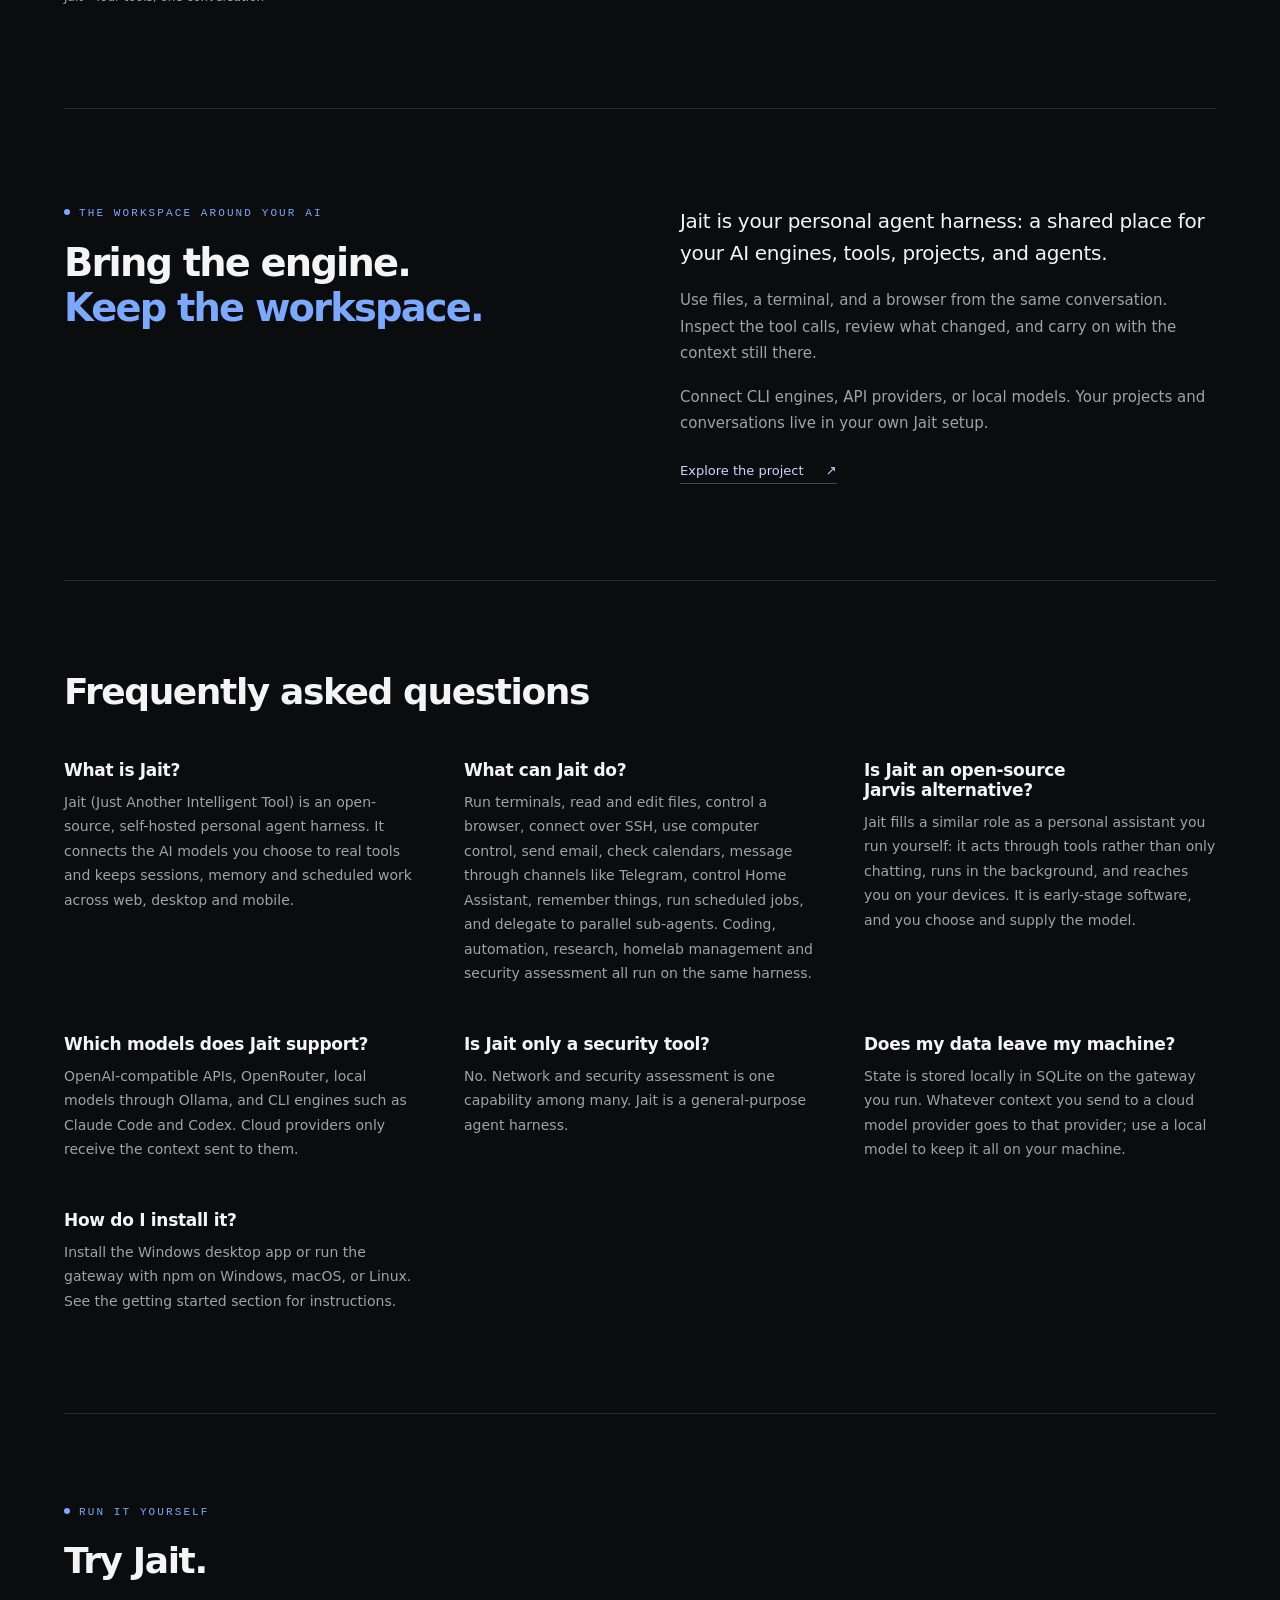
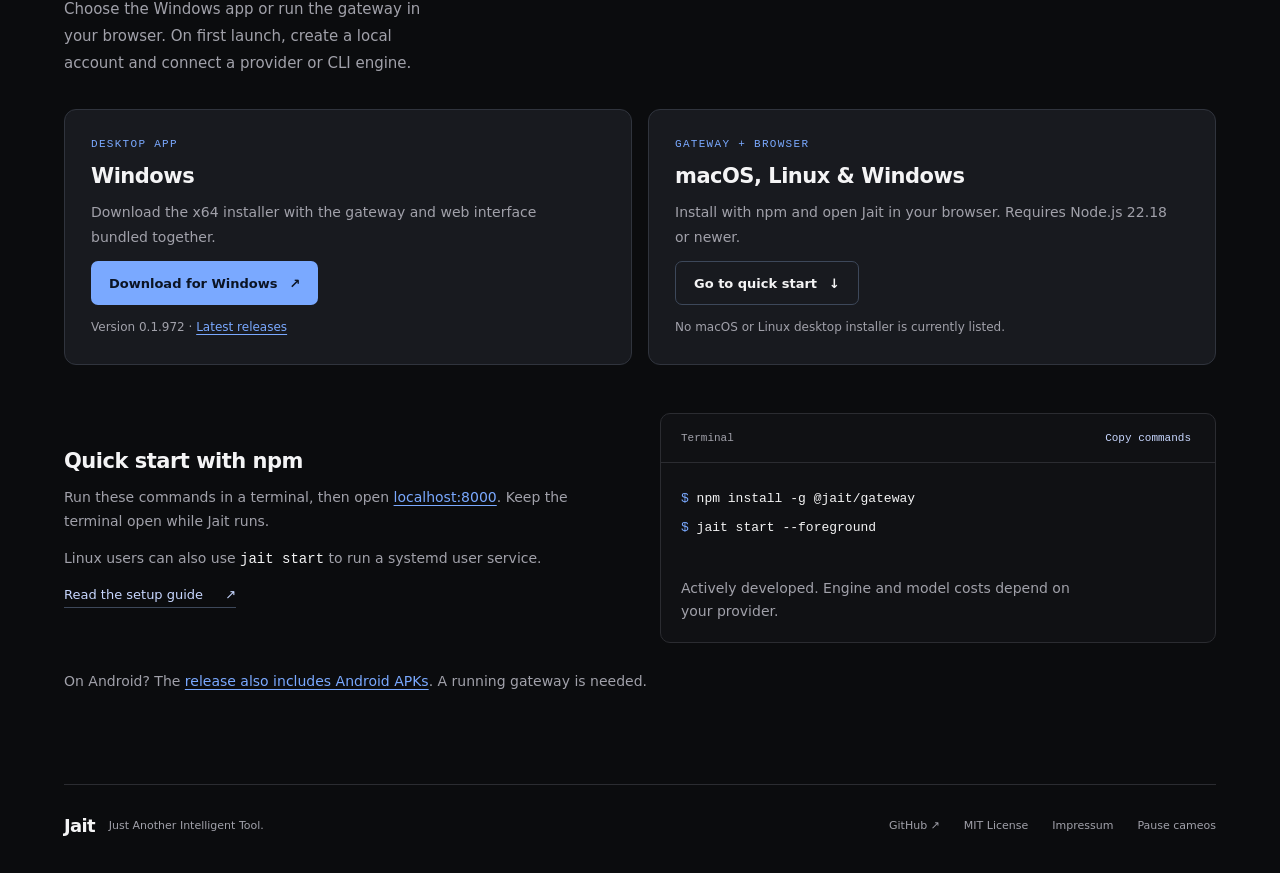
==== commit 42d1898e: "Make Jait installation easier to discover" ====
--- a/index.html
+++ b/index.html
@@ -24,11 +24,11 @@
   <meta name="twitter:title" content="Jait — Your personal Agent harness. Open-source and self-hosted">
   <meta name="twitter:description" content="Your personal Agent harness. Open source, self-hosted: your models, real tools, persistent agents.">
   <meta name="twitter:image" content="https://jait.dev/assets/jait-social.png?v=20261016-icons">
-  <link rel="stylesheet" href="/assets/site.css?v=20261016-icons">
+  <link rel="stylesheet" href="/assets/site.css?v=20261115-install">
   <link rel="preload" href="/assets/walkthrough/desktop-01-engine.webp" as="image" media="(min-width: 641px)">
   <link rel="preload" href="/assets/walkthrough/mobile-01-engine.webp" as="image" media="(max-width: 640px)">
-  <script type="application/ld+json">{"@context":"https://schema.org","@graph":[{"@type":"SoftwareApplication","name":"Jait","alternateName":["Just Another Intelligent Tool","Jait agent harness"],"url":"https://jait.dev/","applicationCategory":"DeveloperApplication","applicationSubCategory":"AI agent harness","operatingSystem":"Linux, macOS, Windows","description":"Jait is an open-source, self-hosted personal agent harness. Connect the AI models you choose to a terminal, files, browser, SSH, email, calendar, messaging, memory and scheduled jobs, with persistent agents and consent controls.","codeRepository":"https://github.com/Widev-e-U/Jait","license":"https://github.com/Widev-e-U/Jait/blob/main/LICENSE","isAccessibleForFree":true,"featureList":["Bring your own model: OpenAI-compatible, OpenRouter, Ollama, Claude Code, Codex","Terminal, filesystem and browser tools","SSH and computer control","Email, calendar, messaging and Home Assistant","Semantic memory, reminders and scheduled jobs","Persistent agents and parallel sub-agents","Per-action consent controls","Web, desktop and mobile clients"],"offers":{"@type":"Offer","price":"0","priceCurrency":"USD"}},{"@type":"WebSite","name":"Jait","url":"https://jait.dev/"},{"@type":"FAQPage","mainEntity":[{"@type":"Question","name":"What is Jait?","acceptedAnswer":{"@type":"Answer","text":"Jait (Just Another Intelligent Tool) is an open-source, self-hosted personal agent harness. It connects the AI models you choose to real tools and keeps sessions, memory and scheduled work across web, desktop and mobile."}},{"@type":"Question","name":"What can Jait do?","acceptedAnswer":{"@type":"Answer","text":"Run terminals, read and edit files, control a browser, connect over SSH, use computer control, send email, check calendars, message through channels like Telegram, control Home Assistant, remember things, run scheduled jobs, and delegate to parallel sub-agents. Coding, automation, research, homelab management and security assessment all run on the same harness."}},{"@type":"Question","name":"Is Jait an open-source Jarvis alternative?","acceptedAnswer":{"@type":"Answer","text":"Jait fills a similar role as a personal assistant you run yourself: it acts through tools rather than only chatting, runs in the background, and reaches you on your devices. It is early-stage software, and you choose and supply the model."}},{"@type":"Question","name":"Which models does Jait support?","acceptedAnswer":{"@type":"Answer","text":"OpenAI-compatible APIs, OpenRouter, local models through Ollama, and CLI engines such as Claude Code and Codex. Cloud providers only receive the context sent to them."}},{"@type":"Question","name":"Is Jait only a security tool?","acceptedAnswer":{"@type":"Answer","text":"No. Network and security assessment is one capability among many. Jait is a general-purpose agent harness."}},{"@type":"Question","name":"Does my data leave my machine?","acceptedAnswer":{"@type":"Answer","text":"State is stored locally in SQLite on the gateway you run. Whatever context you send to a cloud model provider goes to that provider; use a local model to keep it all on your machine."}},{"@type":"Question","name":"How do I install it?","acceptedAnswer":{"@type":"Answer","text":"Run npm install -g @jait/gateway, then jait start, and open http://localhost:8000. Jait is MIT licensed."}}]}]}</script>
-  <script src="/assets/site.js" defer></script>
+  <script type="application/ld+json">{"@context":"https://schema.org","@graph":[{"@type":"SoftwareApplication","name":"Jait","alternateName":["Just Another Intelligent Tool","Jait agent harness"],"url":"https://jait.dev/","applicationCategory":"DeveloperApplication","applicationSubCategory":"AI agent harness","operatingSystem":"Linux, macOS, Windows","description":"Jait is an open-source, self-hosted personal agent harness. Connect the AI models you choose to a terminal, files, browser, SSH, email, calendar, messaging, memory and scheduled jobs, with persistent agents and consent controls.","codeRepository":"https://github.com/Widev-e-U/Jait","license":"https://github.com/Widev-e-U/Jait/blob/main/LICENSE","isAccessibleForFree":true,"featureList":["Bring your own model: OpenAI-compatible, OpenRouter, Ollama, Claude Code, Codex","Terminal, filesystem and browser tools","SSH and computer control","Email, calendar, messaging and Home Assistant","Semantic memory, reminders and scheduled jobs","Persistent agents and parallel sub-agents","Per-action consent controls","Web, desktop and mobile clients"],"offers":{"@type":"Offer","price":"0","priceCurrency":"USD"}},{"@type":"WebSite","name":"Jait","url":"https://jait.dev/"},{"@type":"FAQPage","mainEntity":[{"@type":"Question","name":"What is Jait?","acceptedAnswer":{"@type":"Answer","text":"Jait (Just Another Intelligent Tool) is an open-source, self-hosted personal agent harness. It connects the AI models you choose to real tools and keeps sessions, memory and scheduled work across web, desktop and mobile."}},{"@type":"Question","name":"What can Jait do?","acceptedAnswer":{"@type":"Answer","text":"Run terminals, read and edit files, control a browser, connect over SSH, use computer control, send email, check calendars, message through channels like Telegram, control Home Assistant, remember things, run scheduled jobs, and delegate to parallel sub-agents. Coding, automation, research, homelab management and security assessment all run on the same harness."}},{"@type":"Question","name":"Is Jait an open-source Jarvis alternative?","acceptedAnswer":{"@type":"Answer","text":"Jait fills a similar role as a personal assistant you run yourself: it acts through tools rather than only chatting, runs in the background, and reaches you on your devices. It is early-stage software, and you choose and supply the model."}},{"@type":"Question","name":"Which models does Jait support?","acceptedAnswer":{"@type":"Answer","text":"OpenAI-compatible APIs, OpenRouter, local models through Ollama, and CLI engines such as Claude Code and Codex. Cloud providers only receive the context sent to them."}},{"@type":"Question","name":"Is Jait only a security tool?","acceptedAnswer":{"@type":"Answer","text":"No. Network and security assessment is one capability among many. Jait is a general-purpose agent harness."}},{"@type":"Question","name":"Does my data leave my machine?","acceptedAnswer":{"@type":"Answer","text":"State is stored locally in SQLite on the gateway you run. Whatever context you send to a cloud model provider goes to that provider; use a local model to keep it all on your machine."}},{"@type":"Question","name":"How do I install it?","acceptedAnswer":{"@type":"Answer","text":"Install the Windows desktop app or run the gateway with npm on Windows, macOS, or Linux. See the getting started section for instructions."}}]}]}</script>
+  <script src="/assets/site.js?v=20261115-install" defer></script>
   <script src="/assets/agent-cameos.js?v=20261016-cameo-frequency" defer></script>
 </head>
 <body>
@@ -45,6 +45,8 @@
         <p class="eyebrow">Your personal Agent harness</p>
         <h1 id="hero-title"><span>Your request.</span> <span class="accent">Real work.</span></h1>
         <p class="description">Describe your idea. Watch Jait build it, open the browser, and bring the result back into the conversation.</p>
+        <div class="hero-actions"><a class="primary-action" href="#get-started">Try Jait <span aria-hidden="true">↓</span></a><a class="secondary-action" href="https://github.com/Widev-e-U/Jait/releases/latest">View releases <span aria-hidden="true">↗</span></a></div>
+        <p class="hero-platforms">Windows desktop · Windows, macOS &amp; Linux via npm</p>
       </div>
       <div class="tour-controls">
         <div class="tabs" role="tablist" aria-label="Walkthrough steps">
@@ -104,12 +106,18 @@
     </section>
     <section class="agent-details content faq-section" id="faq" aria-labelledby="faq-title">
       <h2 id="faq-title">Frequently asked questions</h2>
-      <div><h3>What is Jait?</h3><p>Jait (Just Another Intelligent Tool) is an open-source, self-hosted personal agent harness. It connects the AI models you choose to real tools and keeps sessions, memory and scheduled work across web, desktop and mobile.</p></div><div><h3>What can Jait do?</h3><p>Run terminals, read and edit files, control a browser, connect over SSH, use computer control, send email, check calendars, message through channels like Telegram, control Home Assistant, remember things, run scheduled jobs, and delegate to parallel sub-agents. Coding, automation, research, homelab management and security assessment all run on the same harness.</p></div><div><h3>Is Jait an open-source Jarvis alternative?</h3><p>Jait fills a similar role as a personal assistant you run yourself: it acts through tools rather than only chatting, runs in the background, and reaches you on your devices. It is early-stage software, and you choose and supply the model.</p></div><div><h3>Which models does Jait support?</h3><p>OpenAI-compatible APIs, OpenRouter, local models through Ollama, and CLI engines such as Claude Code and Codex. Cloud providers only receive the context sent to them.</p></div><div><h3>Is Jait only a security tool?</h3><p>No. Network and security assessment is one capability among many. Jait is a general-purpose agent harness.</p></div><div><h3>Does my data leave my machine?</h3><p>State is stored locally in SQLite on the gateway you run. Whatever context you send to a cloud model provider goes to that provider; use a local model to keep it all on your machine.</p></div><div><h3>How do I install it?</h3><p>Run npm install -g @jait/gateway, then jait start, and open http://localhost:8000. Jait is MIT licensed.</p></div>
+      <div><h3>What is Jait?</h3><p>Jait (Just Another Intelligent Tool) is an open-source, self-hosted personal agent harness. It connects the AI models you choose to real tools and keeps sessions, memory and scheduled work across web, desktop and mobile.</p></div><div><h3>What can Jait do?</h3><p>Run terminals, read and edit files, control a browser, connect over SSH, use computer control, send email, check calendars, message through channels like Telegram, control Home Assistant, remember things, run scheduled jobs, and delegate to parallel sub-agents. Coding, automation, research, homelab management and security assessment all run on the same harness.</p></div><div><h3>Is Jait an open-source Jarvis alternative?</h3><p>Jait fills a similar role as a personal assistant you run yourself: it acts through tools rather than only chatting, runs in the background, and reaches you on your devices. It is early-stage software, and you choose and supply the model.</p></div><div><h3>Which models does Jait support?</h3><p>OpenAI-compatible APIs, OpenRouter, local models through Ollama, and CLI engines such as Claude Code and Codex. Cloud providers only receive the context sent to them.</p></div><div><h3>Is Jait only a security tool?</h3><p>No. Network and security assessment is one capability among many. Jait is a general-purpose agent harness.</p></div><div><h3>Does my data leave my machine?</h3><p>State is stored locally in SQLite on the gateway you run. Whatever context you send to a cloud model provider goes to that provider; use a local model to keep it all on your machine.</p></div><div><h3>How do I install it?</h3><p>Install the Windows desktop app or run the gateway with npm on Windows, macOS, or Linux. See the getting started section for instructions.</p></div>
     </section>
     <section class="start-section content" id="get-started" aria-labelledby="start-title">
-      <div><p class="eyebrow">Run it yourself</p><h2 id="start-title">Start building.</h2><p class="description">Install the gateway, connect an engine, and add your project.</p><a class="text-link" href="https://github.com/Widev-e-U/Jait#readme">Read the setup guide <span aria-hidden="true">↗</span></a></div>
+      <div class="start-heading"><p class="eyebrow">Run it yourself</p><h2 id="start-title">Try Jait.</h2><p class="description">Choose the Windows app or run the gateway in your browser. On first launch, create a local account and connect a provider or CLI engine.</p></div>
+      <div class="download-grid">
+        <div class="download-card"><p class="card-label">Desktop app</p><h3>Windows</h3><p>Download the x64 installer with the gateway and web interface bundled together.</p><a class="primary-action" href="https://github.com/Widev-e-U/Jait/releases/download/v0.1.972/Jait_0.1.972_x64-setup.exe">Download for Windows <span aria-hidden="true">↗</span></a><p class="release-note">Version 0.1.972 · <a href="https://github.com/Widev-e-U/Jait/releases/latest">Latest releases</a></p></div>
+        <div class="download-card"><p class="card-label">Gateway + browser</p><h3>macOS, Linux &amp; Windows</h3><p>Install with npm and open Jait in your browser. Requires Node.js 22.18 or newer.</p><a class="secondary-action" href="#quick-start">Go to quick start <span aria-hidden="true">↓</span></a><p class="release-note">No macOS or Linux desktop installer is currently listed.</p></div>
+      </div>
+      <div class="quick-start" id="quick-start"><div><h3>Quick start with npm</h3><p>Run these commands in a terminal, then open <a href="http://localhost:8000">localhost:8000</a>. Keep the terminal open while Jait runs.</p><p>Linux users can also use <code>jait start</code> to run a systemd user service.</p><a class="text-link" href="https://github.com/Widev-e-U/Jait#install">Read the setup guide <span aria-hidden="true">↗</span></a></div>
       <div class="install"><div class="install-header"><span>Terminal</span><button id="copy-install" type="button">Copy commands</button></div><pre><code><span class="prompt" aria-hidden="true">$ </span>npm install -g @jait/gateway
-<span class="prompt" aria-hidden="true">$ </span>jait start</code></pre><p>Actively developed. Engine and model costs depend on your provider.</p><span class="sr-only" id="copy-status" role="status"></span></div>
+<span class="prompt" aria-hidden="true">$ </span>jait start --foreground</code></pre><p>Actively developed. Engine and model costs depend on your provider.</p><span class="sr-only" id="copy-status" role="status"></span></div></div>
+      <p class="mobile-release">On Android? The <a href="https://github.com/Widev-e-U/Jait/releases/tag/v0.1.972">release also includes Android APKs</a>. A running gateway is needed.</p>
     </section>
   </main>
   <footer class="footer content"><div><a class="footer-brand" href="/">Jait</a><span>Just Another Intelligent Tool.</span></div><div class="footer-links"><a href="https://github.com/Widev-e-U/Jait">GitHub ↗</a><a href="https://github.com/Widev-e-U/Jait/blob/main/LICENSE">MIT License</a><a href="https://widev.at">Impressum</a></div></footer>
--- a/assets/site.css
+++ b/assets/site.css
@@ -38,3 +38,6 @@
 .github-link{display:inline-flex;align-items:center;justify-content:center;gap:8px;white-space:nowrap}.github-icon{display:block;width:17px;height:17px;flex-shrink:0}.providers li{display:flex;align-items:center;gap:8px}.providers li svg{display:block;width:22px;height:22px;flex-shrink:0}@media(max-width:640px){.github-link{gap:7px}.github-icon{width:16px;height:16px}.providers li svg{width:20px;height:20px}.providers ul{column-gap:22px;text-align:left}}
 .faq-section{border-top:1px solid var(--line);padding-top:90px}.faq-section h2{grid-column:1/-1;font-size:clamp(28px,3vw,36px);font-weight:550;letter-spacing:-1.4px;margin:0}.faq-section p{max-width:none}
 .browser-section{padding-top:100px;padding-bottom:100px}.browser-heading{max-width:760px;margin-bottom:36px}.browser-heading h2{font-size:clamp(32px,4.3vw,56px);line-height:1.08;letter-spacing:-2px;font-weight:550;margin:0 0 20px}.browser-heading .description{max-width:580px}.browser-recording{overflow:hidden;border:1px solid var(--line);border-radius:12px;background:#090b0f}.browser-recording img{display:block;width:100%;height:auto}.browser-caption{color:var(--muted);font-size:12px;margin:12px 0 0}@media(max-width:640px){.browser-section{padding-top:65px;padding-bottom:65px}.browser-heading{margin-bottom:24px}.browser-heading h2{letter-spacing:-1.2px}}
+
+/* Installation choices */
+.hero-actions{display:flex;justify-content:center;align-items:center;gap:12px;margin-top:20px}.primary-action,.secondary-action{display:inline-flex;align-items:center;justify-content:center;gap:12px;min-height:44px;padding:11px 18px;border-radius:7px;font-size:13px;font-weight:600}.primary-action{background:var(--accent);color:#0b1424}.primary-action:hover{background:#a2c3ff}.secondary-action{border:1px solid #3d485a;color:var(--fg)}.secondary-action:hover{border-color:var(--accent);color:var(--accent)}.hero-platforms{font-size:11px;color:var(--muted);margin-top:8px}.start-section{display:block}.start-heading{max-width:700px}.start-heading .description{margin:0}.download-grid{display:grid;grid-template-columns:repeat(2,minmax(0,1fr));gap:16px;margin-top:32px}.download-card{border:1px solid #30343d;background:var(--panel);border-radius:12px;padding:26px;display:flex;flex-direction:column;align-items:flex-start;gap:12px}.download-card h3,.quick-start h3{font-size:21px;letter-spacing:-.5px}.download-card p,.quick-start p,.mobile-release{font-size:14px;color:var(--muted)}.download-card .card-label{color:var(--accent);font:11px/1.5 ui-monospace,monospace;text-transform:uppercase;letter-spacing:1.3px}.download-card .primary-action,.download-card .secondary-action{margin-top:auto}.download-card .release-note{font-size:12px}.release-note a,.quick-start p a,.mobile-release a{color:var(--accent);text-decoration:underline;text-underline-offset:3px}.quick-start{display:grid;grid-template-columns:1fr 1fr;gap:40px;align-items:center;margin-top:48px}.quick-start p{margin-top:12px}.quick-start .text-link{display:inline-block;margin-top:16px}.quick-start code{color:var(--fg)}.mobile-release{margin-top:26px}@media(max-width:640px){.hero-actions{margin-top:18px}.download-grid,.quick-start{grid-template-columns:1fr}.download-card{padding:22px}.quick-start{gap:24px;margin-top:36px}.hero-platforms{font-size:11px}.download-card .primary-action,.download-card .secondary-action{width:100%}}
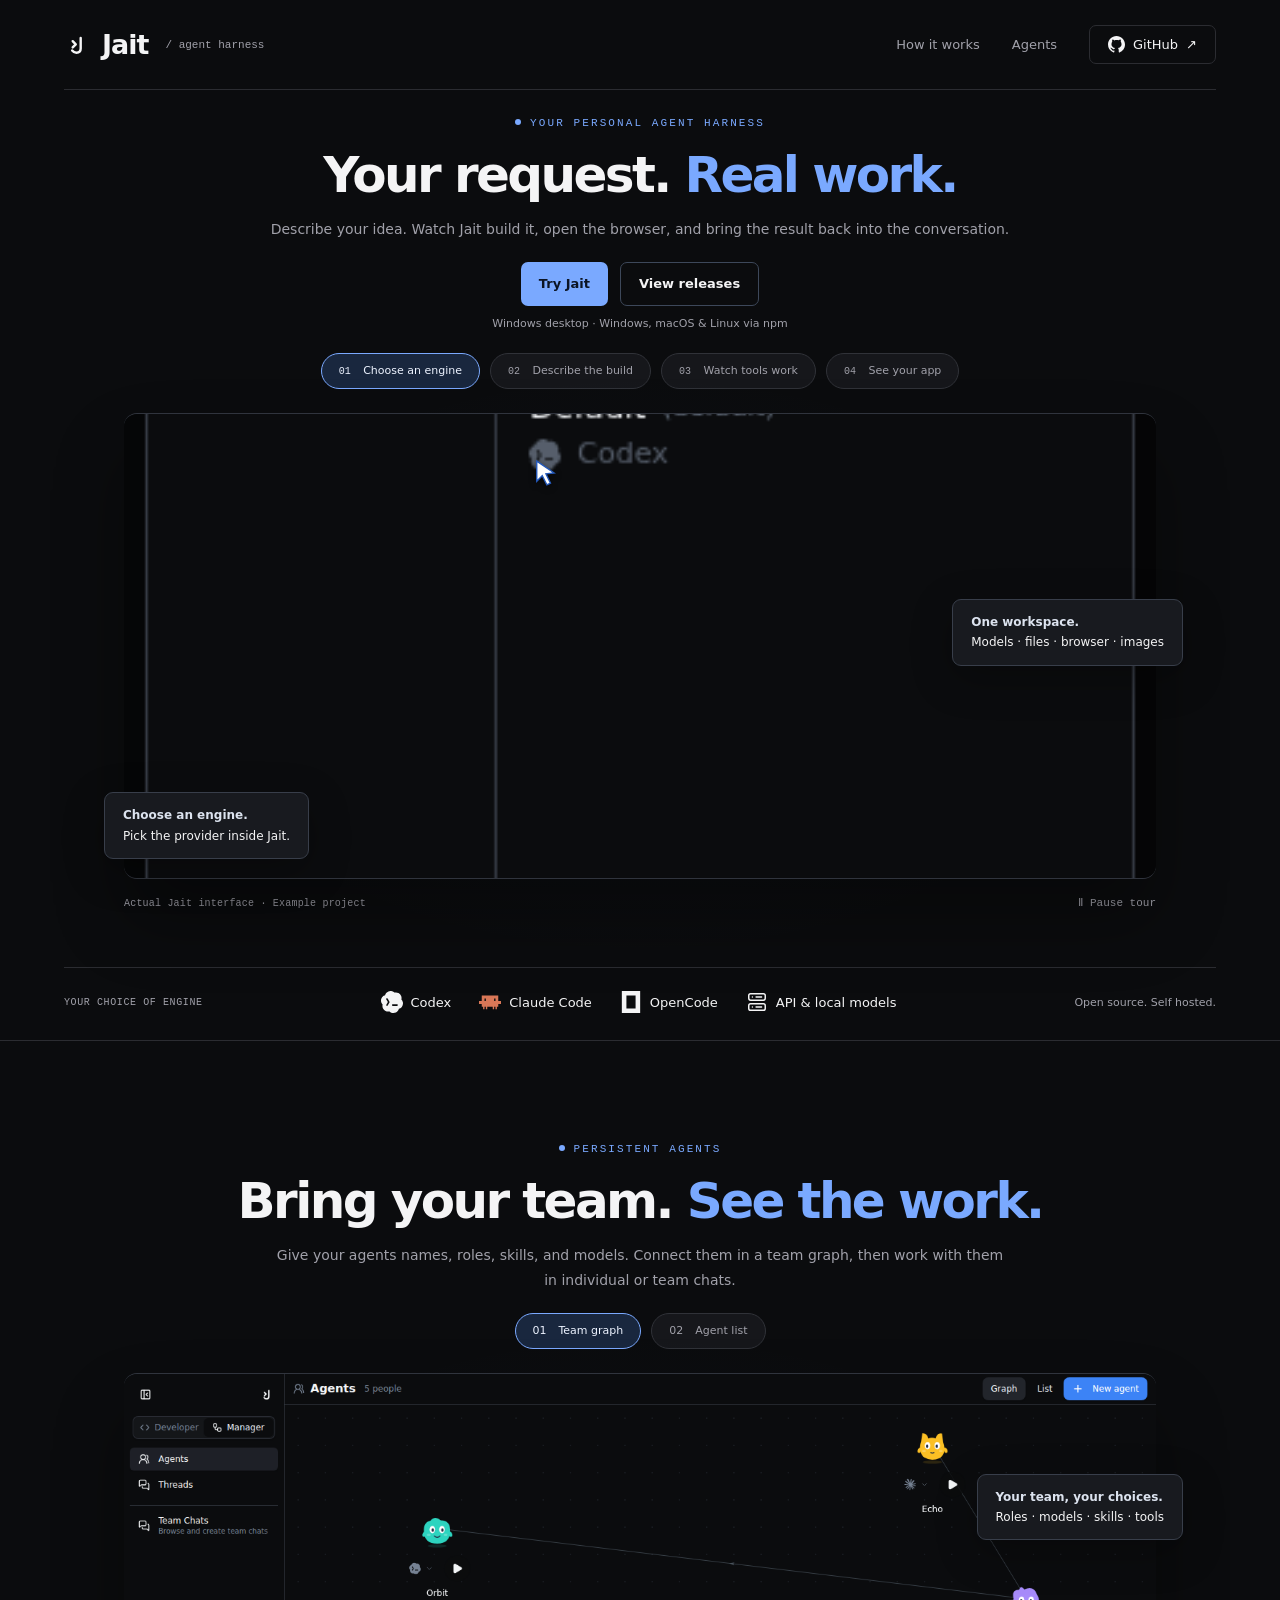
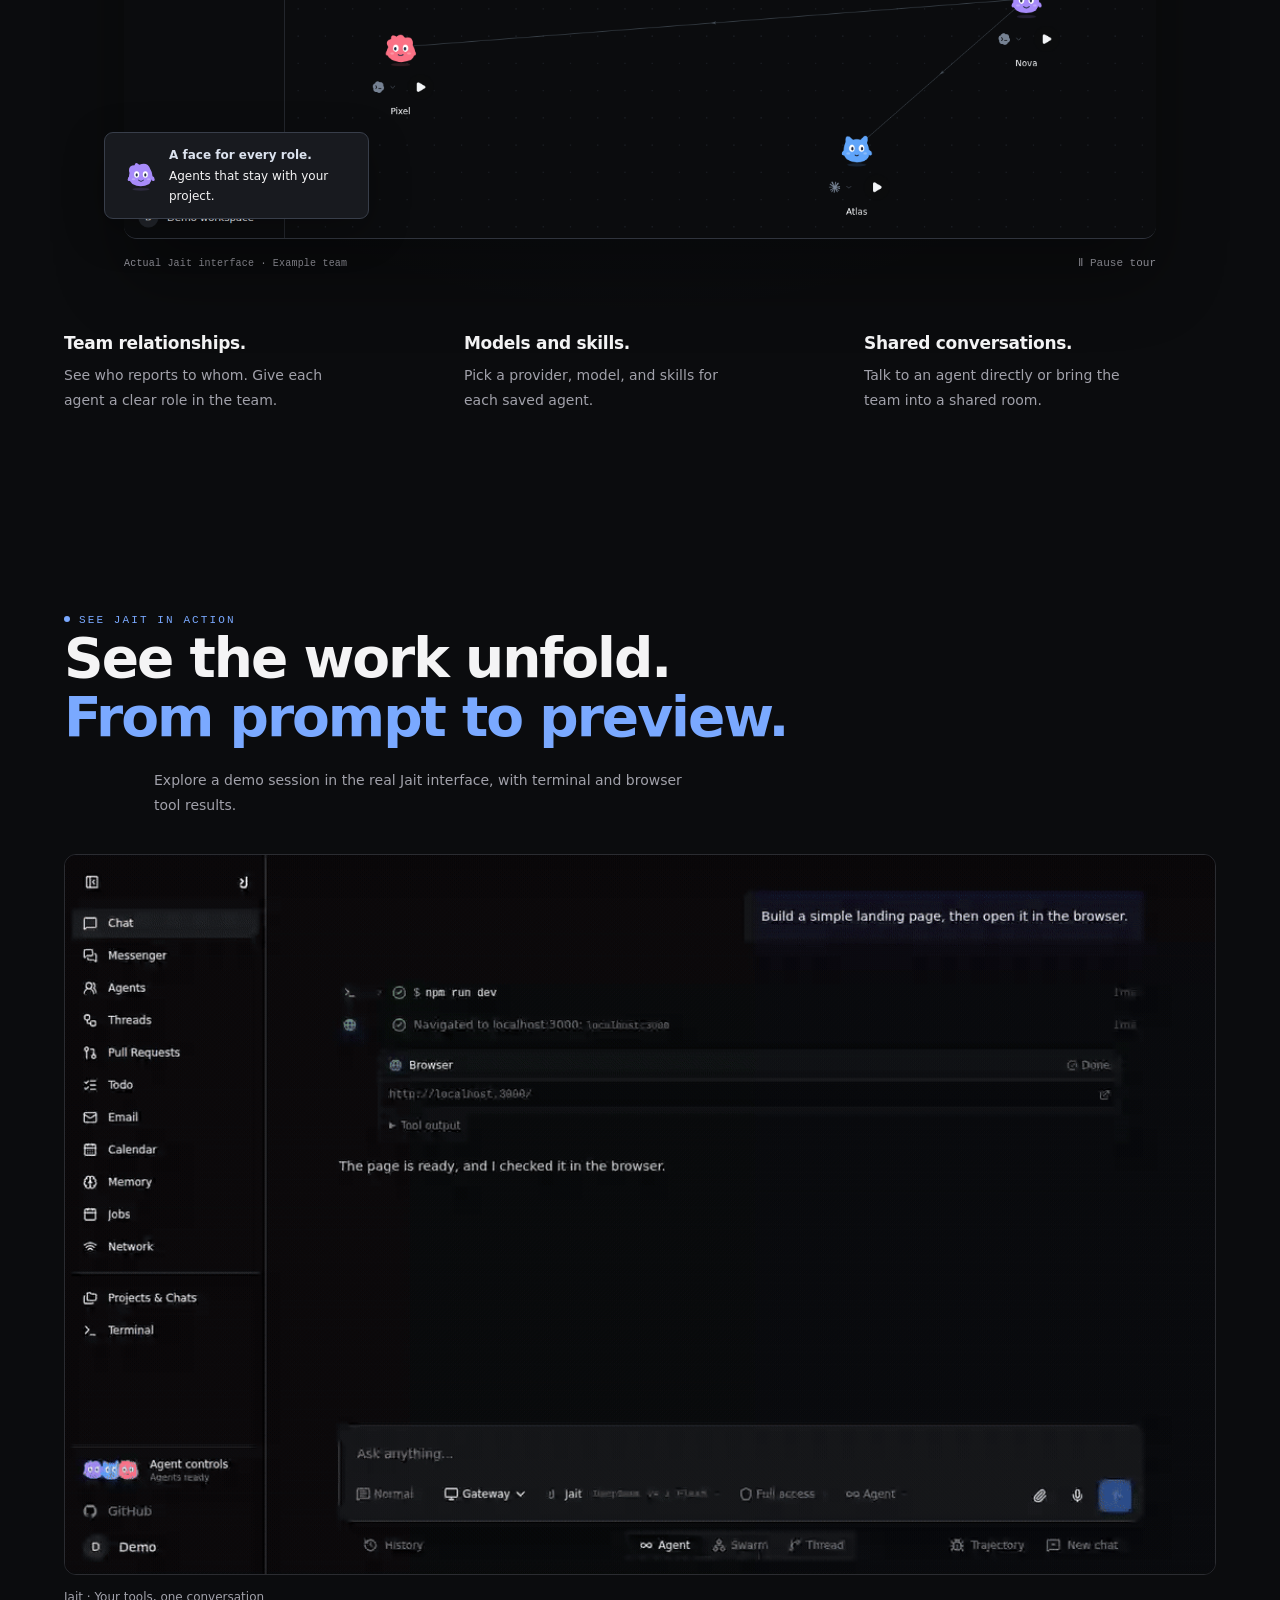
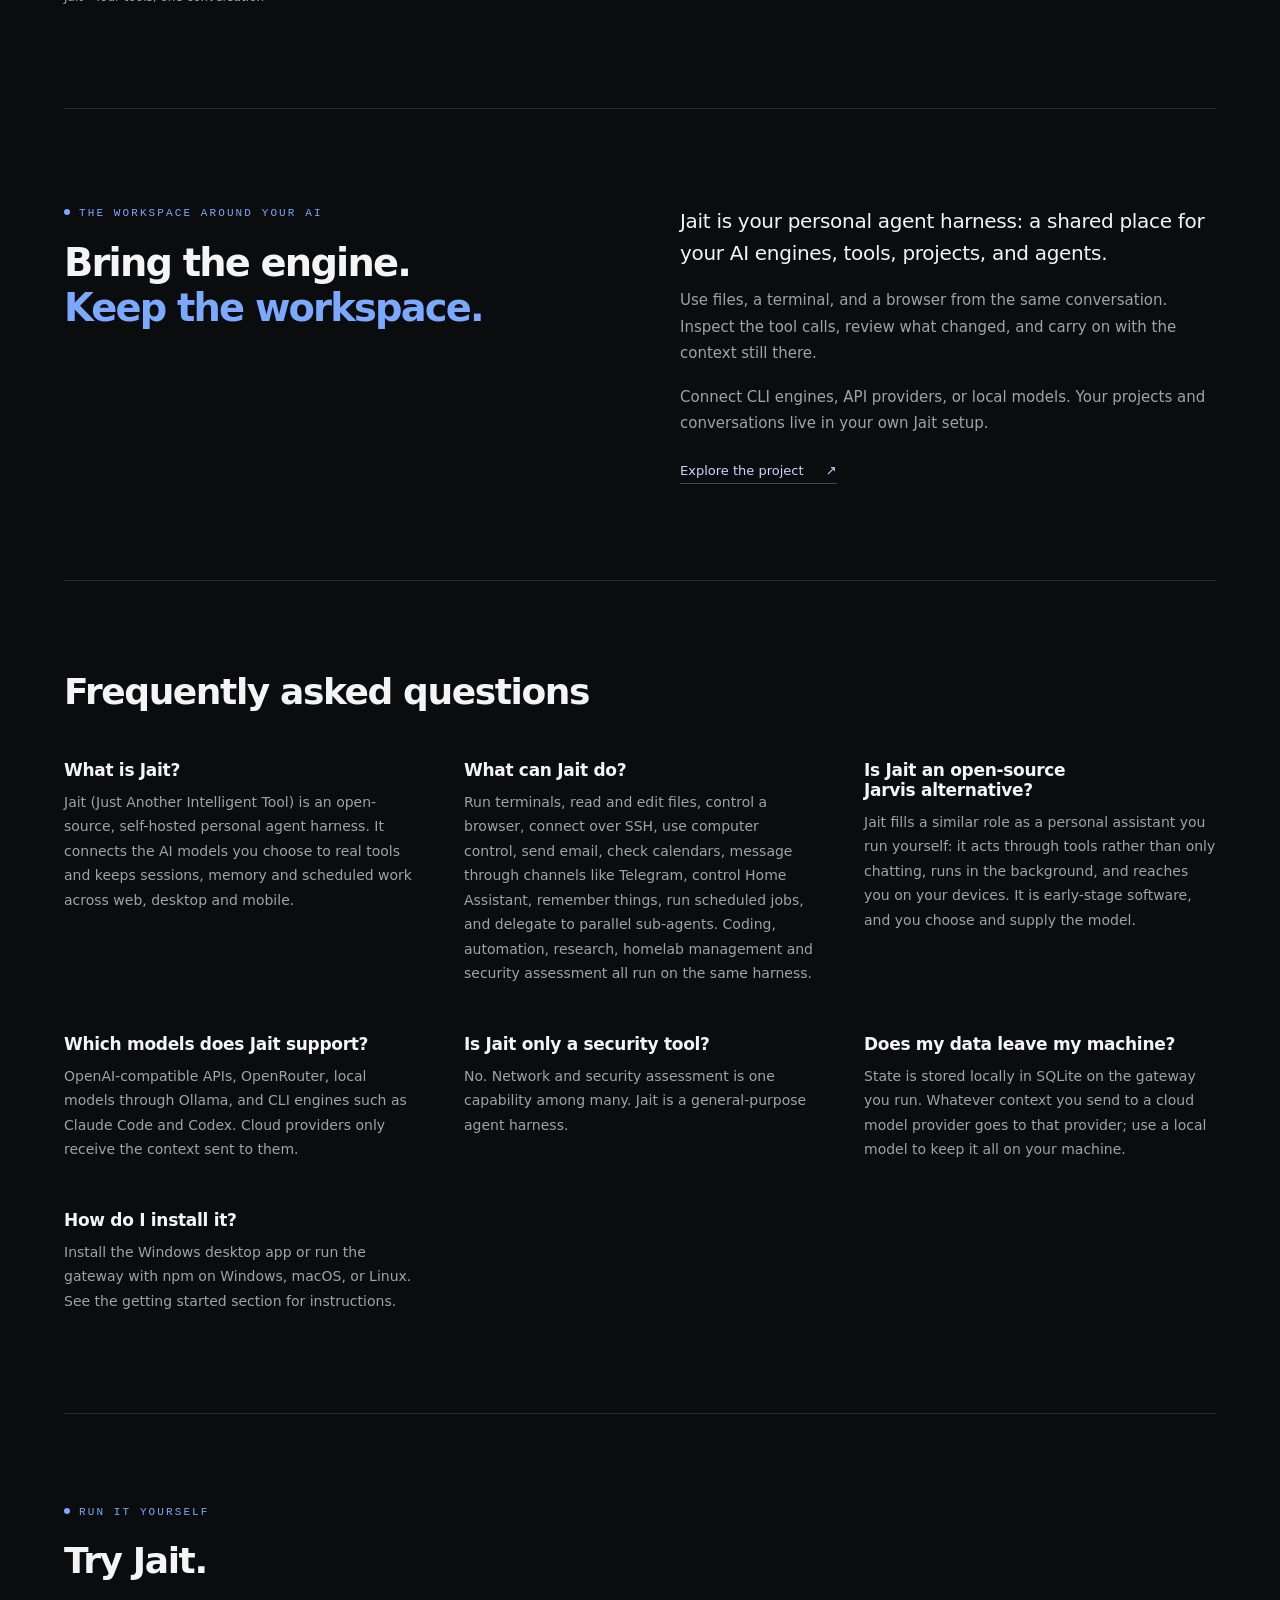
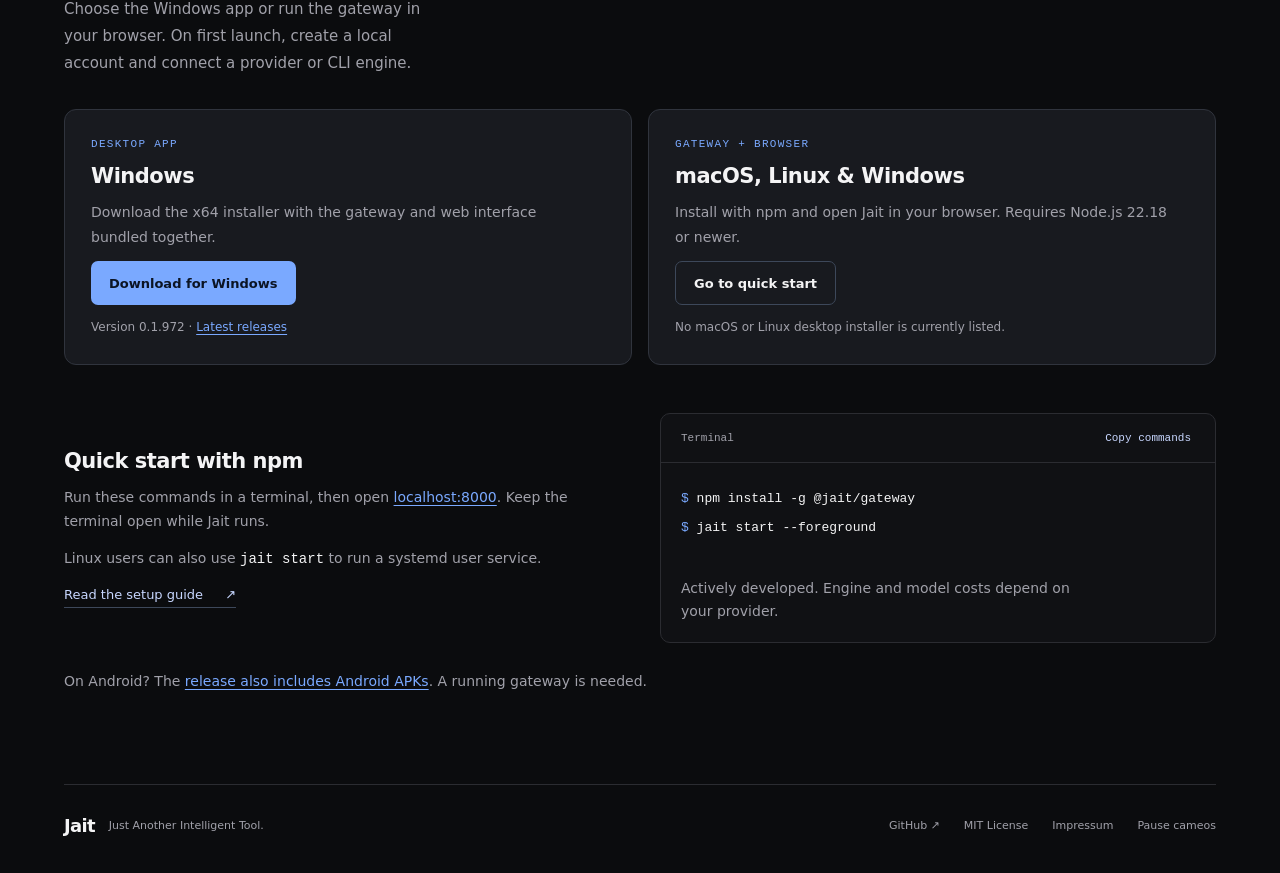
==== commit 48668d4f: "Simplify call-to-action buttons" ====
--- a/index.html
+++ b/index.html
@@ -45,7 +45,7 @@
         <p class="eyebrow">Your personal Agent harness</p>
         <h1 id="hero-title"><span>Your request.</span> <span class="accent">Real work.</span></h1>
         <p class="description">Describe your idea. Watch Jait build it, open the browser, and bring the result back into the conversation.</p>
-        <div class="hero-actions"><a class="primary-action" href="#get-started">Try Jait <span aria-hidden="true">↓</span></a><a class="secondary-action" href="https://github.com/Widev-e-U/Jait/releases/latest">View releases <span aria-hidden="true">↗</span></a></div>
+        <div class="hero-actions"><a class="primary-action" href="#get-started">Try Jait</a><a class="secondary-action" href="https://github.com/Widev-e-U/Jait/releases/latest">View releases</a></div>
         <p class="hero-platforms">Windows desktop · Windows, macOS &amp; Linux via npm</p>
       </div>
       <div class="tour-controls">
@@ -111,8 +111,8 @@
     <section class="start-section content" id="get-started" aria-labelledby="start-title">
       <div class="start-heading"><p class="eyebrow">Run it yourself</p><h2 id="start-title">Try Jait.</h2><p class="description">Choose the Windows app or run the gateway in your browser. On first launch, create a local account and connect a provider or CLI engine.</p></div>
       <div class="download-grid">
-        <div class="download-card"><p class="card-label">Desktop app</p><h3>Windows</h3><p>Download the x64 installer with the gateway and web interface bundled together.</p><a class="primary-action" href="https://github.com/Widev-e-U/Jait/releases/download/v0.1.972/Jait_0.1.972_x64-setup.exe">Download for Windows <span aria-hidden="true">↗</span></a><p class="release-note">Version 0.1.972 · <a href="https://github.com/Widev-e-U/Jait/releases/latest">Latest releases</a></p></div>
-        <div class="download-card"><p class="card-label">Gateway + browser</p><h3>macOS, Linux &amp; Windows</h3><p>Install with npm and open Jait in your browser. Requires Node.js 22.18 or newer.</p><a class="secondary-action" href="#quick-start">Go to quick start <span aria-hidden="true">↓</span></a><p class="release-note">No macOS or Linux desktop installer is currently listed.</p></div>
+        <div class="download-card"><p class="card-label">Desktop app</p><h3>Windows</h3><p>Download the x64 installer with the gateway and web interface bundled together.</p><a class="primary-action" href="https://github.com/Widev-e-U/Jait/releases/download/v0.1.972/Jait_0.1.972_x64-setup.exe">Download for Windows</a><p class="release-note">Version 0.1.972 · <a href="https://github.com/Widev-e-U/Jait/releases/latest">Latest releases</a></p></div>
+        <div class="download-card"><p class="card-label">Gateway + browser</p><h3>macOS, Linux &amp; Windows</h3><p>Install with npm and open Jait in your browser. Requires Node.js 22.18 or newer.</p><a class="secondary-action" href="#quick-start">Go to quick start</a><p class="release-note">No macOS or Linux desktop installer is currently listed.</p></div>
       </div>
       <div class="quick-start" id="quick-start"><div><h3>Quick start with npm</h3><p>Run these commands in a terminal, then open <a href="http://localhost:8000">localhost:8000</a>. Keep the terminal open while Jait runs.</p><p>Linux users can also use <code>jait start</code> to run a systemd user service.</p><a class="text-link" href="https://github.com/Widev-e-U/Jait#install">Read the setup guide <span aria-hidden="true">↗</span></a></div>
       <div class="install"><div class="install-header"><span>Terminal</span><button id="copy-install" type="button">Copy commands</button></div><pre><code><span class="prompt" aria-hidden="true">$ </span>npm install -g @jait/gateway
